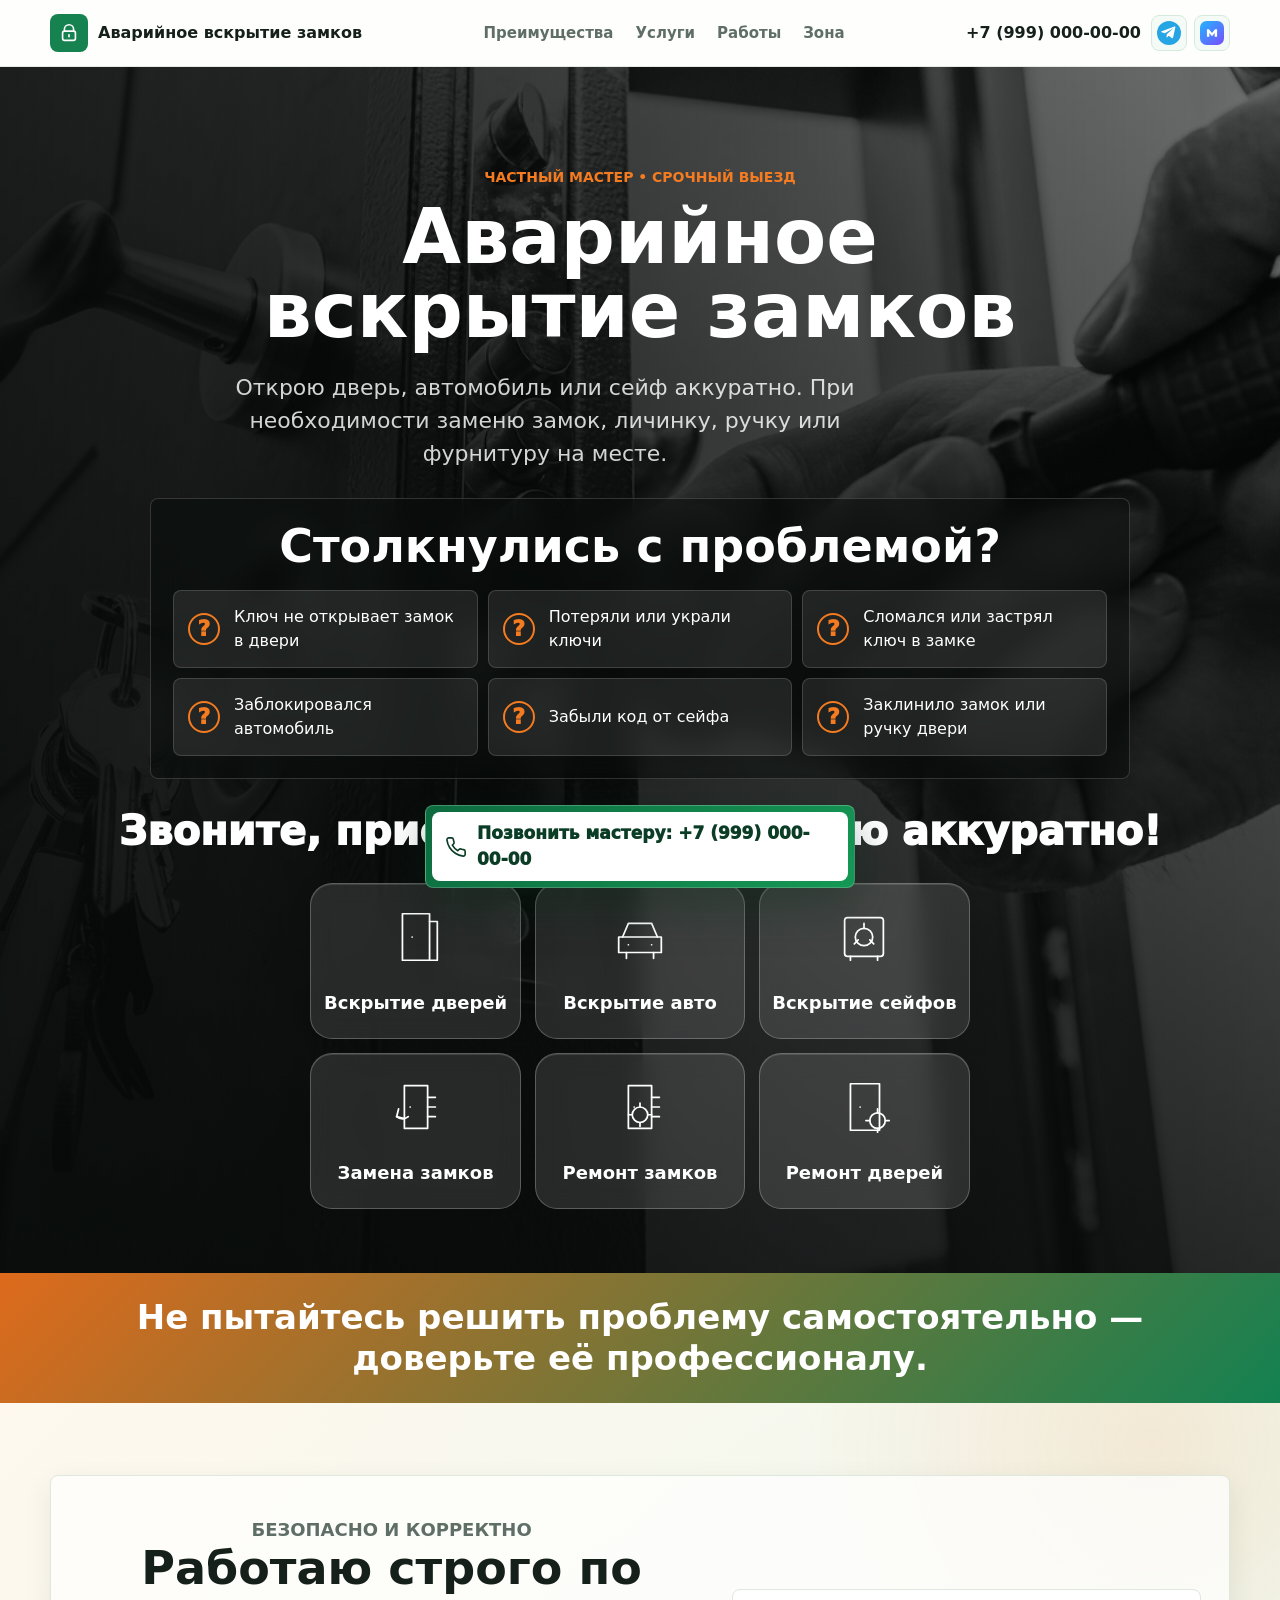
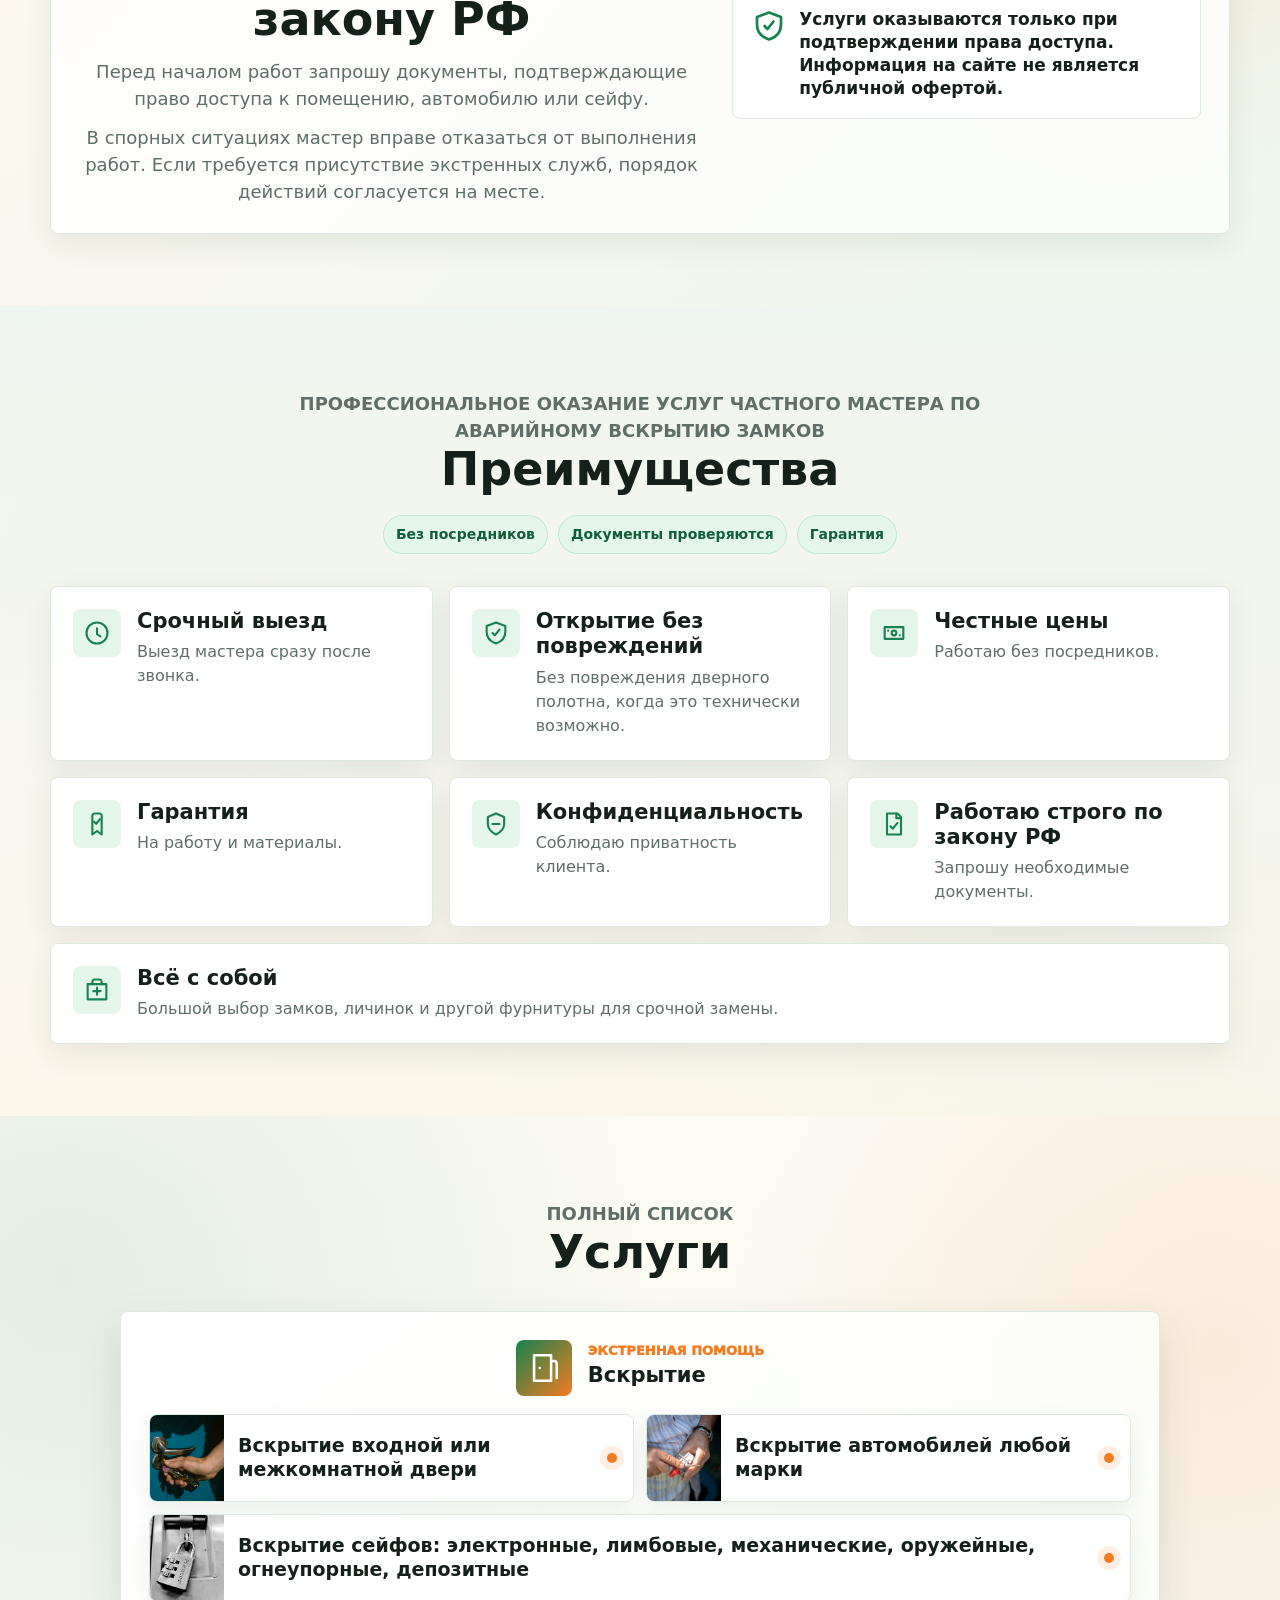
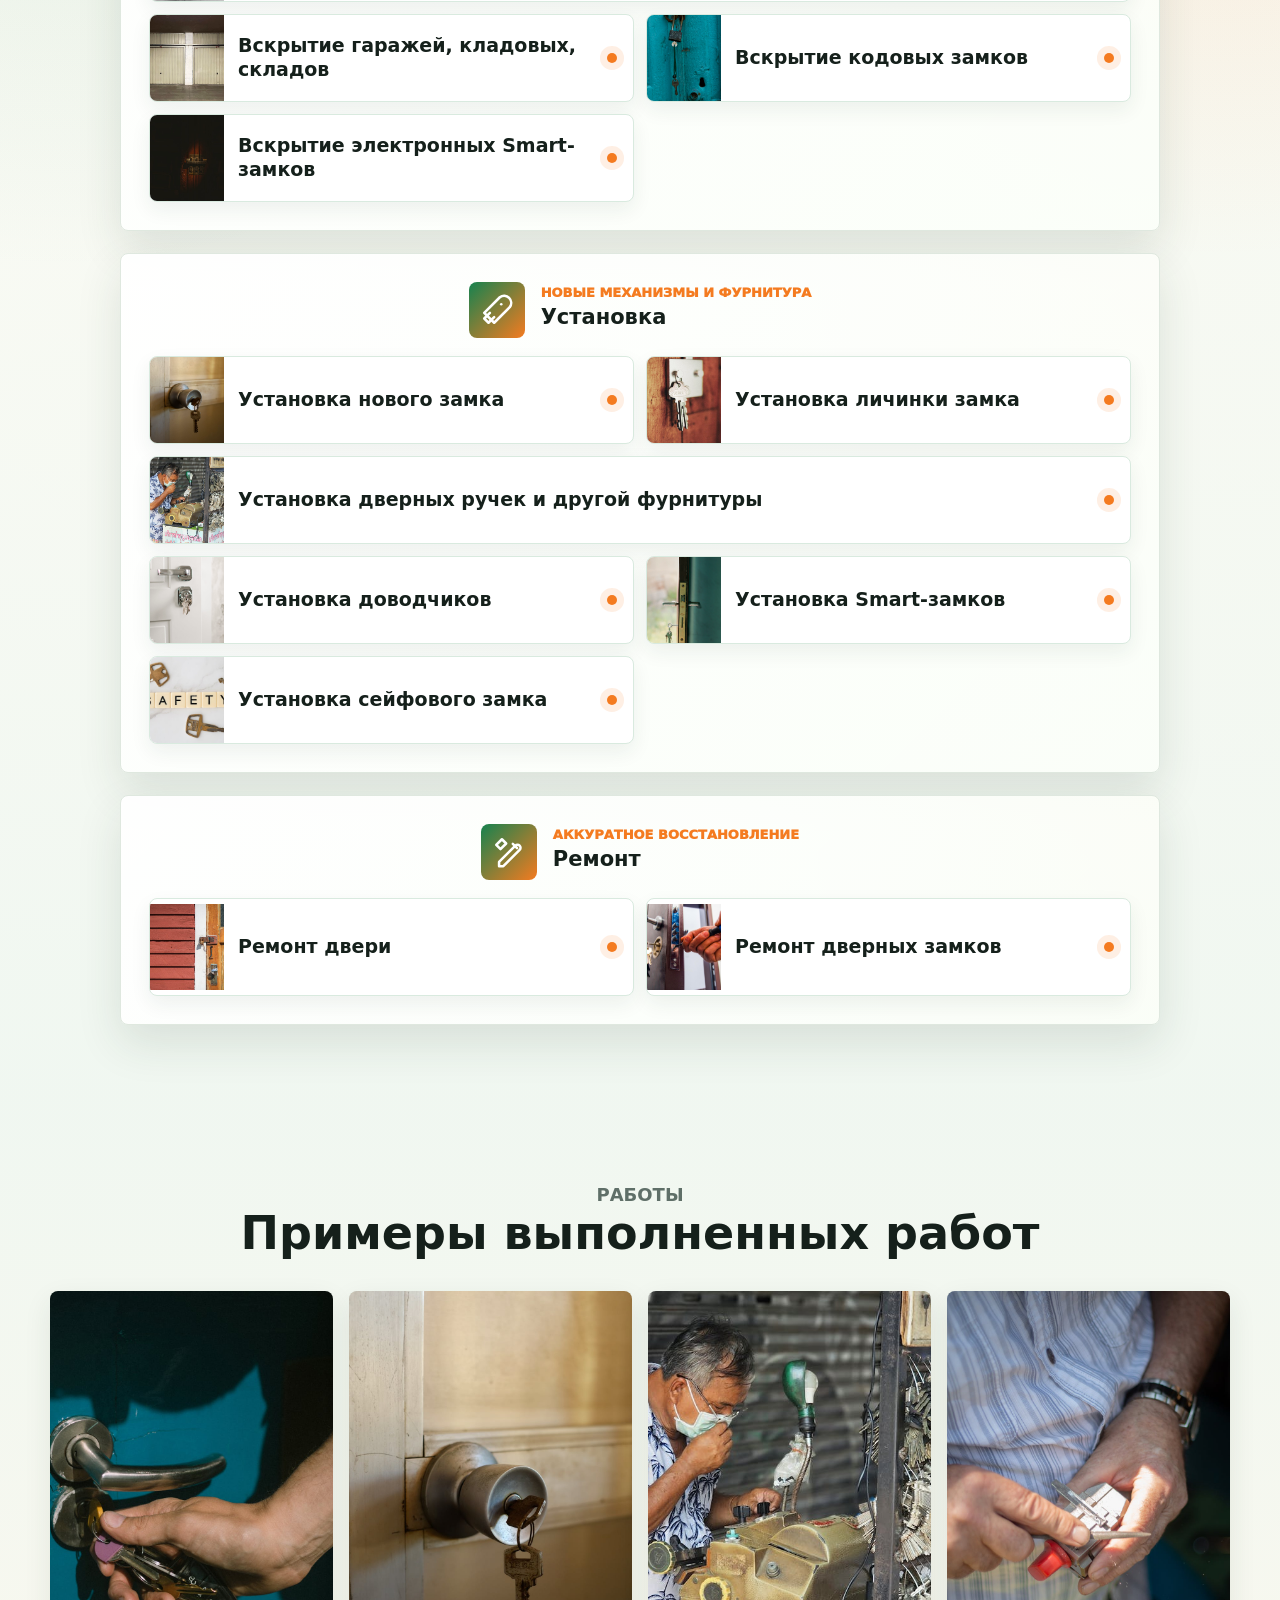
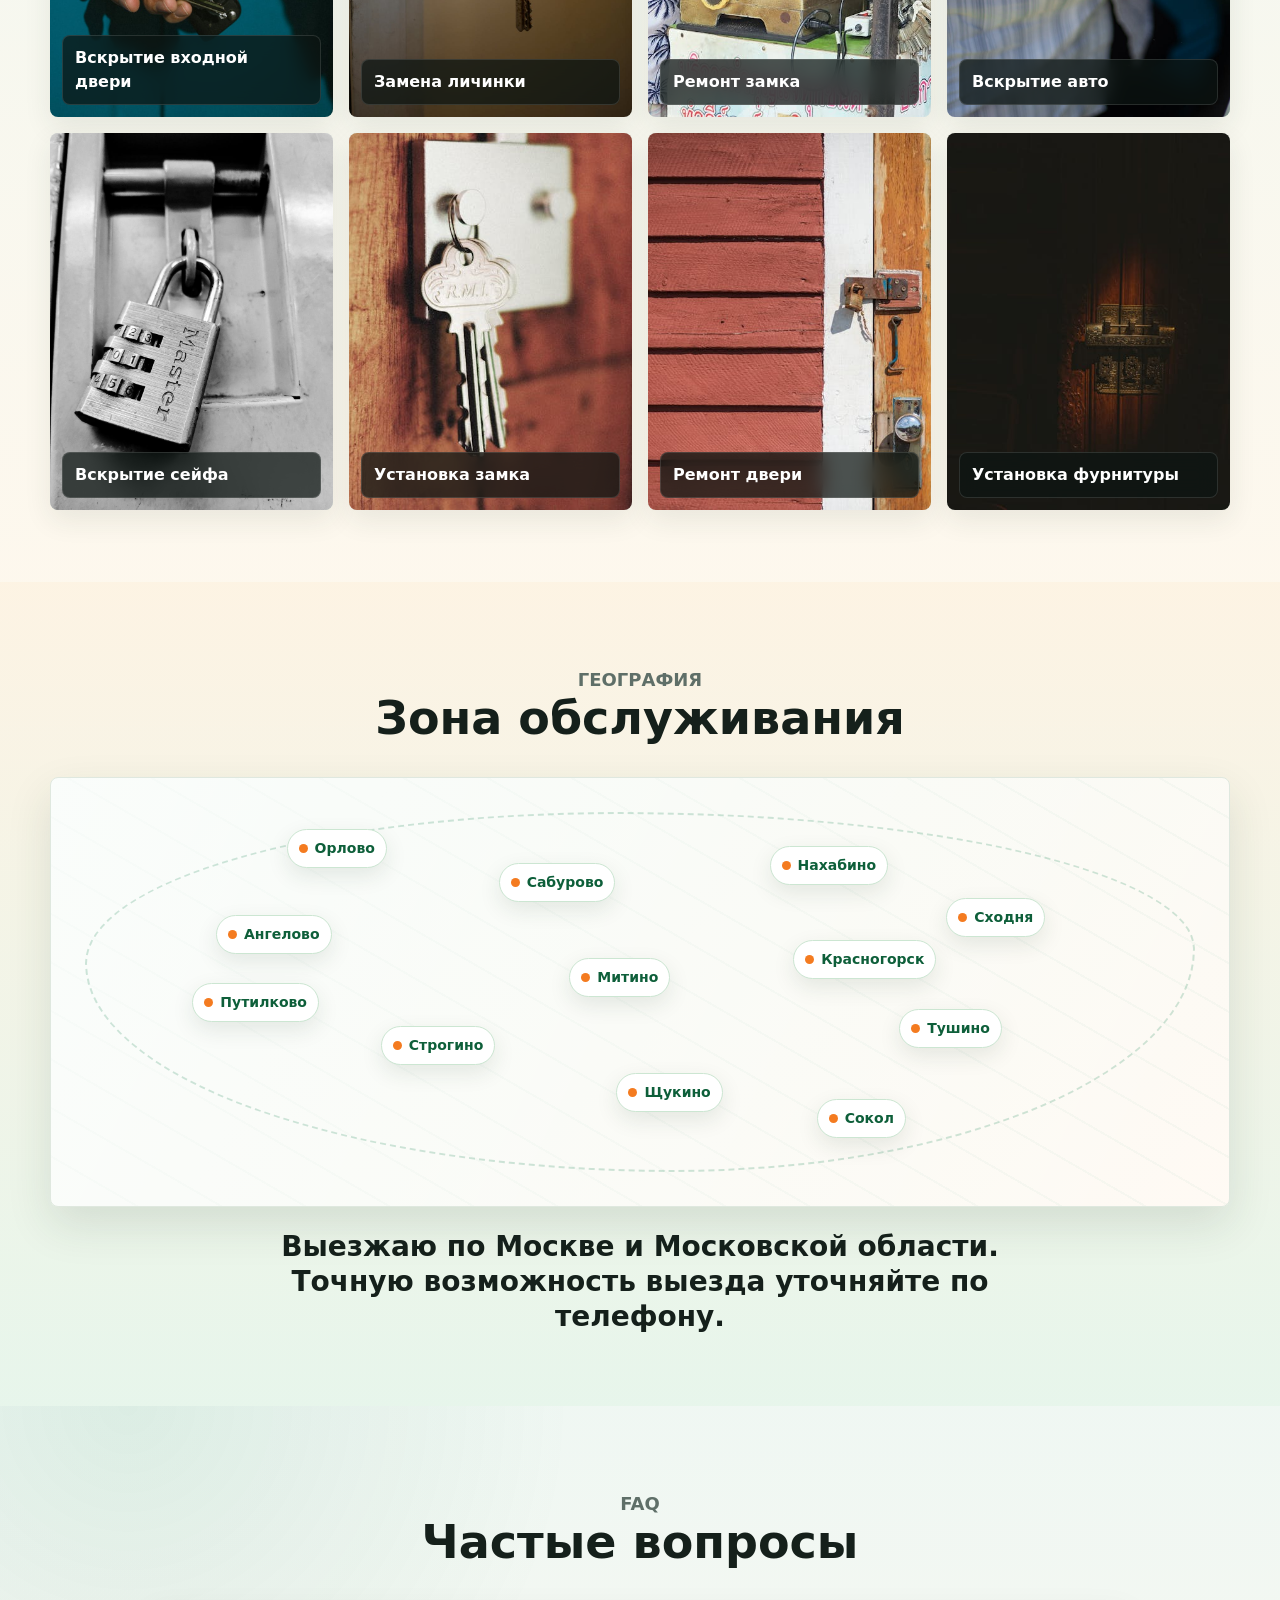
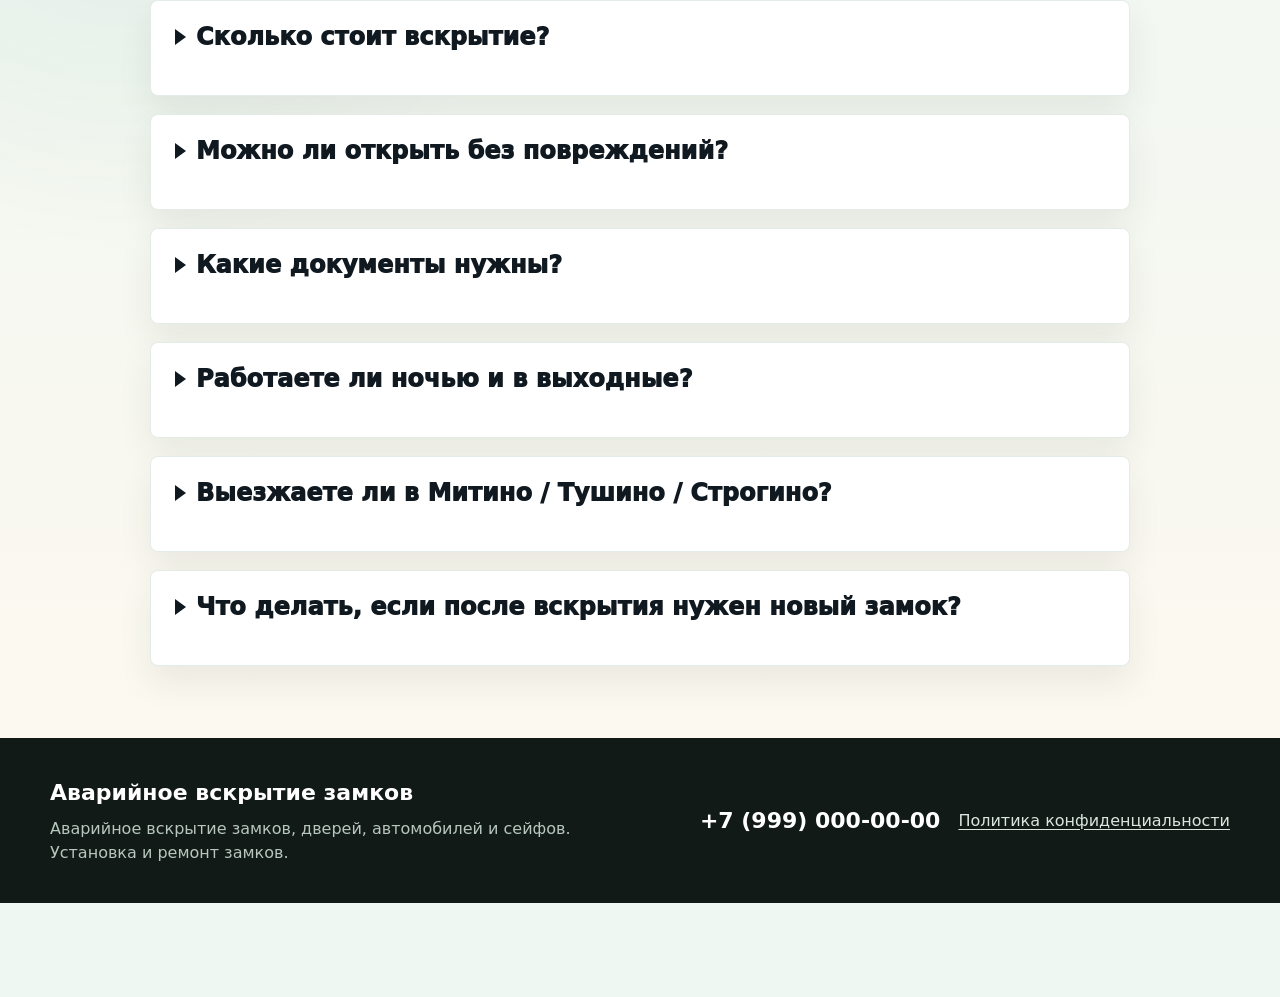
==== index.html @ 4518cccd "Передел по просьбе заказчика" ====
<!doctype html>
<html lang="ru">
<head>
  <meta charset="utf-8">
  <meta name="viewport" content="width=1200">
  <title>Аварийное вскрытие замков, дверей, авто и сейфов</title>
  <meta name="description" content="Аварийное вскрытие замков, дверей, автомобилей и сейфов. Установка, замена и ремонт замков. Выезд по Москве и Московской области.">
  <meta name="robots" content="index,follow">
  <meta property="og:title" content="Аварийное вскрытие замков">
  <meta property="og:description" content="Открою дверь, автомобиль или сейф аккуратно. Установка и ремонт замков, работа строго по закону РФ.">
  <meta property="og:type" content="website">
  <meta property="og:locale" content="ru_RU">
  <link rel="icon" href="img/favicon.svg" type="image/svg+xml">
  <link rel="preload" href="img/photos/benefit-careful.jpg" as="image">
  <link rel="stylesheet" href="css/style.css">
</head>
<body>
  <a class="skip-link" href="#main">Перейти к содержимому</a>

  <header class="site-header">
    <div class="site-header__inner container">
      <a class="brand" href="#main" aria-label="Аварийное вскрытие замков">
        <span class="brand__mark" aria-hidden="true">
          <svg viewBox="0 0 24 24"><path d="M7 10V8a5 5 0 0 1 10 0v2"/><rect x="5" y="10" width="14" height="10" rx="2"/><path d="M12 14v2"/></svg>
        </span>
        <span>Аварийное вскрытие замков</span>
      </a>
      <nav class="site-nav" aria-label="Навигация">
        <a href="#advantages">Преимущества</a>
        <a href="#services">Услуги</a>
        <a href="#works">Работы</a>
        <a href="#area">Зона</a>
      </nav>
      <div class="header-contact">
        <a class="header-phone js-phone-link" href="tel:+79990000000">+7 (999) 000-00-00</a>
        <div class="header-messengers" aria-label="Мессенджеры">
          <a class="js-messenger-link" href="https://t.me/CHANGE_ME" target="_blank" rel="noopener noreferrer" aria-label="Написать в Telegram" data-messenger="telegram"><img src="img/icon-telegram.svg" alt=""></a>
          <a class="js-messenger-link" href="https://max.ru/CHANGE_ME" target="_blank" rel="noopener noreferrer" aria-label="Написать в MAX" data-messenger="max"><img src="img/icon-max.svg" alt=""></a>
        </div>
      </div>
    </div>
  </header>

  <main id="main">
    <section class="hero" id="hero">
      <div class="hero__shade"></div>
      <div class="hero__inner container">
        <div class="hero__content">
          <p class="hero__tag">Частный мастер • срочный выезд</p>
          <h1>Аварийное вскрытие замков</h1>
          <p class="hero__lead">Открою дверь, автомобиль или сейф аккуратно. При необходимости заменю замок, личинку, ручку или фурнитуру на месте.</p>
        </div>

        <section class="problem-panel" aria-labelledby="problems-title">
          <h2 id="problems-title">Столкнулись с проблемой?</h2>
          <div class="question-grid">
            <article class="question-card">
              <span class="question-icon">?</span>
              <span>Ключ не открывает замок в двери</span>
            </article>
            <article class="question-card">
              <span class="question-icon">?</span>
              <span>Потеряли или украли ключи</span>
            </article>
            <article class="question-card">
              <span class="question-icon">?</span>
              <span>Сломался или застрял ключ в замке</span>
            </article>
            <article class="question-card">
              <span class="question-icon">?</span>
              <span>Заблокировался автомобиль</span>
            </article>
            <article class="question-card">
              <span class="question-icon">?</span>
              <span>Забыли код от сейфа</span>
            </article>
            <article class="question-card">
              <span class="question-icon">?</span>
              <span>Заклинило замок или ручку двери</span>
            </article>
          </div>
        </section>

        <p class="hero__callout">Звоните, приеду быстро, открою аккуратно!</p>

        <div class="hero-services" aria-label="Основные услуги">
          <article class="hero-service-card">
            <svg viewBox="0 0 64 64"><path d="M18 8h28v48H18z"/><path d="M46 16h8v40H46"/><path d="M28 32h.01"/></svg>
            <span>Вскрытие дверей</span>
          </article>
          <article class="hero-service-card">
            <svg viewBox="0 0 64 64"><path d="M14 32 20 18h24l6 14"/><path d="M10 32h44v16H10z"/><path d="M18 48v6M46 48v6"/><path d="M20 40h.01M44 40h.01"/></svg>
            <span>Вскрытие авто</span>
          </article>
          <article class="hero-service-card">
            <svg viewBox="0 0 64 64"><rect x="12" y="12" width="40" height="40" rx="3"/><circle cx="32" cy="32" r="9"/><path d="M32 23v-5M38 35l4 4M26 35l-4 4"/><path d="M18 52v4M46 52v4"/></svg>
            <span>Вскрытие сейфов</span>
          </article>
          <article class="hero-service-card">
            <svg viewBox="0 0 64 64"><path d="M20 10h24v44H20z"/><path d="M26 32h.01"/><path d="M44 22h8M44 32h8M44 42h8"/><path d="M12 42a9 9 0 0 0 12 0"/><path d="m12 42 2-8M12 42l8 2"/></svg>
            <span>Замена замков</span>
          </article>
          <article class="hero-service-card">
            <svg viewBox="0 0 64 64"><path d="M20 10h24v44H20z"/><path d="M26 32h.01"/><path d="M44 22h8M44 32h8M44 42h8"/><circle cx="32" cy="40" r="8"/><path d="M32 28v4M32 48v4M20 40h4M40 40h4"/></svg>
            <span>Ремонт замков</span>
          </article>
          <article class="hero-service-card">
            <svg viewBox="0 0 64 64"><path d="M18 8h30v48H18z"/><path d="M28 32h.01"/><circle cx="46" cy="46" r="8"/><path d="M46 34v4M46 54v4M34 46h4M54 46h4"/></svg>
            <span>Ремонт дверей</span>
          </article>
        </div>
      </div>
    </section>

    <section class="warning-band">
      <div class="container">
        <strong>Не пытайтесь решить проблему самостоятельно — доверьте её профессионалу.</strong>
      </div>
    </section>

    <section class="law section">
        <div class="container law__box">
          <div>
            <p class="section-kicker">Безопасно и корректно</p>
            <h2>Работаю строго по закону РФ</h2>
            <p>Перед началом работ запрошу документы, подтверждающие право доступа к помещению, автомобилю или сейфу.</p>
            <p>В спорных ситуациях мастер вправе отказаться от выполнения работ. Если требуется присутствие экстренных служб, порядок действий согласуется на месте.</p>
          </div>
          <div class="law__note">
            <svg viewBox="0 0 24 24" aria-hidden="true"><path d="M12 3 4 6v5c0 5 3.4 8.5 8 10 4.6-1.5 8-5 8-10V6l-8-3Z"/><path d="m9 12 2 2 4-5"/></svg>
            <span>Услуги оказываются только при подтверждении права доступа. Информация на сайте не является публичной офертой.</span>
          </div>
      </div>
    </section>

    <section class="advantages section" id="advantages">
      <div class="container">
        <div class="section-head">
          <p class="section-kicker">Профессиональное оказание услуг частного мастера по аварийному вскрытию замков</p>
          <h2>Преимущества</h2>
          <div class="badges" aria-label="Ключевые условия">
            <span>Без посредников</span>
            <span>Документы проверяются</span>
            <span>Гарантия</span>
          </div>
        </div>
        <div class="advantages__grid">
          <article class="advantage-card"><svg viewBox="0 0 24 24"><path d="M12 8v5l3 2"/><circle cx="12" cy="12" r="9"/></svg><div><h3>Срочный выезд</h3><p>Выезд мастера сразу после звонка.</p></div></article>
          <article class="advantage-card"><svg viewBox="0 0 24 24"><path d="M12 3 4 6v5c0 5 3.4 8.5 8 10 4.6-1.5 8-5 8-10V6z"/><path d="m9 12 2 2 4-5"/></svg><div><h3>Открытие без повреждений</h3><p>Без повреждения дверного полотна, когда это технически возможно.</p></div></article>
          <article class="advantage-card"><svg viewBox="0 0 24 24"><path d="M4 7h16v10H4z"/><path d="M7 10h.01M17 14h.01"/><circle cx="12" cy="12" r="2"/></svg><div><h3>Честные цены</h3><p>Работаю без посредников.</p></div></article>
          <article class="advantage-card"><svg viewBox="0 0 24 24"><path d="m8 21 4-3 4 3V5a2 2 0 0 0-2-2h-4a2 2 0 0 0-2 2z"/><path d="m9.5 10 1.8 1.8 3.2-4"/></svg><div><h3>Гарантия</h3><p>На работу и материалы.</p></div></article>
          <article class="advantage-card"><svg viewBox="0 0 24 24"><path d="M12 3 5 6v6c0 4 3 7 7 9 4-2 7-5 7-9V6z"/><path d="M9 12h6"/></svg><div><h3>Конфиденциальность</h3><p>Соблюдаю приватность клиента.</p></div></article>
          <article class="advantage-card"><svg viewBox="0 0 24 24"><path d="M6 3h9l3 3v15H6z"/><path d="M14 3v4h4"/><path d="m9 14 2 2 4-5"/></svg><div><h3>Работаю строго по закону РФ</h3><p>Запрошу необходимые документы.</p></div></article>
          <article class="advantage-card advantage-card--wide"><svg viewBox="0 0 24 24"><path d="M4 7h16v13H4z"/><path d="M8 7V5a2 2 0 0 1 2-2h4a2 2 0 0 1 2 2v2"/><path d="M9 13h6M12 10v6"/></svg><div><h3>Всё с собой</h3><p>Большой выбор замков, личинок и другой фурнитуры для срочной замены.</p></div></article>
        </div>
      </div>
    </section>

    <section class="services section" id="services">
      <div class="container">
        <div class="section-head section-head--center">
          <p class="section-kicker">Полный список</p>
          <h2>Услуги</h2>
        </div>
        <div class="service-list">
          <article class="service-group">
            <div class="service-group__head">
              <div class="service-group__icon"><svg viewBox="0 0 24 24"><path d="M5 3h12v18H5z"/><path d="M17 7h2a2 2 0 0 1 2 2v10"/><path d="M9 12h.01"/></svg></div>
              <div>
                <p>Экстренная помощь</p>
                <h3>Вскрытие</h3>
              </div>
            </div>
            <div class="service-items">
              <div class="service-item"><img src="img/photos/service-door-1.jpg" alt=""><span>Вскрытие входной или межкомнатной двери</span></div>
              <div class="service-item"><img src="img/photos/service-auto-1.jpg" alt=""><span>Вскрытие автомобилей любой марки</span></div>
              <div class="service-item service-item--wide"><img src="img/photos/service-safe-1.jpg" alt=""><span>Вскрытие сейфов: электронные, лимбовые, механические, оружейные, огнеупорные, депозитные</span></div>
              <div class="service-item"><img src="img/photos/service-garage-1.jpg" alt=""><span>Вскрытие гаражей, кладовых, складов</span></div>
              <div class="service-item"><img src="img/photos/service-room-1.jpg" alt=""><span>Вскрытие кодовых замков</span></div>
              <div class="service-item"><img src="img/photos/service-door-2.jpg" alt=""><span>Вскрытие электронных Smart-замков</span></div>
            </div>
          </article>

          <article class="service-group">
            <div class="service-group__head">
              <div class="service-group__icon"><svg viewBox="0 0 24 24"><path d="M7 14 3 18l3 3 4-4"/><path d="M14 3a5 5 0 0 1 7 7L10 21l-7-7L14 3Z"/><path d="M15 8h.01"/></svg></div>
              <div>
                <p>Новые механизмы и фурнитура</p>
                <h3>Установка</h3>
              </div>
            </div>
            <div class="service-items">
              <div class="service-item"><img src="img/photos/service-cylinder-1.jpg" alt=""><span>Установка нового замка</span></div>
              <div class="service-item"><img src="img/photos/service-cylinder-2.jpg" alt=""><span>Установка личинки замка</span></div>
              <div class="service-item service-item--wide"><img src="img/photos/service-repair-1.jpg" alt=""><span>Установка дверных ручек и другой фурнитуры</span></div>
              <div class="service-item"><img src="img/photos/benefit-repair.jpg" alt=""><span>Установка доводчиков</span></div>
              <div class="service-item"><img src="img/photos/benefit-estimate.jpg" alt=""><span>Установка Smart-замков</span></div>
              <div class="service-item"><img src="img/photos/service-safe-2.jpg" alt=""><span>Установка сейфового замка</span></div>
            </div>
          </article>

          <article class="service-group">
            <div class="service-group__head">
              <div class="service-group__icon"><svg viewBox="0 0 24 24"><path d="m14.7 6.3 3 3"/><path d="M5 19 16.5 7.5a2.1 2.1 0 0 1 3 3L8 22H5z"/><path d="m3 7 4-4 3 3-4 4z"/></svg></div>
              <div>
                <p>Аккуратное восстановление</p>
                <h3>Ремонт</h3>
              </div>
            </div>
            <div class="service-items service-items--short">
              <div class="service-item"><img src="img/photos/service-repair-2.jpg" alt=""><span>Ремонт двери</span></div>
              <div class="service-item"><img src="img/photos/benefit-careful.jpg" alt=""><span>Ремонт дверных замков</span></div>
            </div>
          </article>
        </div>
      </div>
    </section>

    <section class="works section" id="works">
      <div class="container">
        <div class="section-head">
          <p class="section-kicker">Работы</p>
          <h2>Примеры выполненных работ</h2>
        </div>
        <div class="works-grid">
          <figure class="work-card"><img src="img/photos/service-door-1.jpg" alt="Вскрытие входной двери" loading="lazy"><figcaption>Вскрытие входной двери</figcaption></figure>
          <figure class="work-card"><img src="img/photos/service-cylinder-1.jpg" alt="Замена личинки" loading="lazy"><figcaption>Замена личинки</figcaption></figure>
          <figure class="work-card"><img src="img/photos/service-repair-1.jpg" alt="Ремонт замка" loading="lazy"><figcaption>Ремонт замка</figcaption></figure>
          <figure class="work-card"><img src="img/photos/service-auto-1.jpg" alt="Вскрытие авто" loading="lazy"><figcaption>Вскрытие авто</figcaption></figure>
          <figure class="work-card"><img src="img/photos/service-safe-1.jpg" alt="Вскрытие сейфа" loading="lazy"><figcaption>Вскрытие сейфа</figcaption></figure>
          <figure class="work-card"><img src="img/photos/service-cylinder-2.jpg" alt="Установка замка" loading="lazy"><figcaption>Установка замка</figcaption></figure>
          <figure class="work-card"><img src="img/photos/service-repair-2.jpg" alt="Ремонт двери" loading="lazy"><figcaption>Ремонт двери</figcaption></figure>
          <figure class="work-card"><img src="img/photos/service-door-2.jpg" alt="Установка фурнитуры" loading="lazy"><figcaption>Установка фурнитуры</figcaption></figure>
        </div>
      </div>
    </section>

    <section class="area section" id="area">
      <div class="container">
        <div class="section-head section-head--center">
          <p class="section-kicker">География</p>
          <h2>Зона обслуживания</h2>
        </div>
        <div class="map-card" aria-label="Карта Московской области">
          <span class="map-card__pin map-card__pin--or">Орлово</span>
          <span class="map-card__pin map-card__pin--sa">Сабурово</span>
          <span class="map-card__pin map-card__pin--na">Нахабино</span>
          <span class="map-card__pin map-card__pin--an">Ангелово</span>
          <span class="map-card__pin map-card__pin--mi">Митино</span>
          <span class="map-card__pin map-card__pin--kr">Красногорск</span>
          <span class="map-card__pin map-card__pin--sh">Сходня</span>
          <span class="map-card__pin map-card__pin--st">Строгино</span>
          <span class="map-card__pin map-card__pin--sc">Щукино</span>
          <span class="map-card__pin map-card__pin--so">Сокол</span>
          <span class="map-card__pin map-card__pin--tu">Тушино</span>
          <span class="map-card__pin map-card__pin--pu">Путилково</span>
        </div>
        <p class="area__note">Выезжаю по Москве и Московской области. Точную возможность выезда уточняйте по телефону.</p>
      </div>
    </section>

    <section class="faq section" id="faq">
      <div class="container">
        <div class="section-head">
          <p class="section-kicker">FAQ</p>
          <h2>Частые вопросы</h2>
        </div>
        <div class="faq-list">
          <article class="faq-item">
            <button class="faq-item__question" type="button" aria-expanded="false">Сколько стоит вскрытие?</button>
            <div class="faq-item__answer" aria-hidden="true"><p>Стоимость зависит от типа замка, сложности доступа и состояния механизма. Мастер уточнит детали по телефону и согласует порядок работ до начала вскрытия.</p></div>
          </article>
          <article class="faq-item">
            <button class="faq-item__question" type="button" aria-expanded="false">Можно ли открыть без повреждений?</button>
            <div class="faq-item__answer" aria-hidden="true"><p>Во многих случаях замок удаётся открыть аккуратно. Итог зависит от конструкции, поломки и предыдущих попыток самостоятельного вскрытия.</p></div>
          </article>
          <article class="faq-item">
            <button class="faq-item__question" type="button" aria-expanded="false">Какие документы нужны?</button>
            <div class="faq-item__answer" aria-hidden="true"><p>Понадобится документ, подтверждающий право доступа: паспорт с адресом, документы на автомобиль, договор аренды или другой подходящий документ.</p></div>
          </article>
          <article class="faq-item">
            <button class="faq-item__question" type="button" aria-expanded="false">Работаете ли ночью и в выходные?</button>
            <div class="faq-item__answer" aria-hidden="true"><p>Да, выезд возможен в срочных ситуациях. Точное время прибытия зависит от адреса, дорожной ситуации и текущей загрузки мастера.</p></div>
          </article>
          <article class="faq-item">
            <button class="faq-item__question" type="button" aria-expanded="false">Выезжаете ли в Митино / Тушино / Строгино?</button>
            <div class="faq-item__answer" aria-hidden="true"><p>Да, эти районы входят в зону обслуживания. Также возможен выезд по Москве и Московской области, точную возможность лучше уточнить по телефону.</p></div>
          </article>
          <article class="faq-item">
            <button class="faq-item__question" type="button" aria-expanded="false">Что делать, если после вскрытия нужен новый замок?</button>
            <div class="faq-item__answer" aria-hidden="true"><p>Мастер оценит состояние механизма и предложит ремонт, замену личинки или установку нового замка, если это необходимо.</p></div>
          </article>
        </div>
      </div>
    </section>
  </main>

  <footer class="site-footer">
    <div class="container site-footer__inner">
      <div>
        <a class="site-footer__logo" href="#main">Аварийное вскрытие замков</a>
        <p>Аварийное вскрытие замков, дверей, автомобилей и сейфов. Установка и ремонт замков.</p>
      </div>
      <a class="site-footer__phone js-phone-link" href="tel:+79990000000">+7 (999) 000-00-00</a>
      <a href="privacy.html">Политика конфиденциальности</a>
    </div>
  </footer>

  <aside class="bottom-contact" aria-label="Быстрая связь">
    <a class="bottom-contact__phone js-phone-link" href="tel:+79990000000">
      <svg viewBox="0 0 24 24" aria-hidden="true"><path d="M22 16.9v3a2 2 0 0 1-2.2 2 19.8 19.8 0 0 1-8.6-3.1 19.5 19.5 0 0 1-6-6A19.8 19.8 0 0 1 2.1 4.2 2 2 0 0 1 4.1 2h3a2 2 0 0 1 2 1.7c.1 1 .4 2 .7 2.9a2 2 0 0 1-.5 2.1L8 10a16 16 0 0 0 6 6l1.3-1.3a2 2 0 0 1 2.1-.5c.9.3 1.9.6 2.9.7a2 2 0 0 1 1.7 2Z"/></svg>
      <span>Позвонить мастеру: +7 (999) 000-00-00</span>
    </a>
  </aside>

  <script src="js/main.js" defer></script>
</body>
</html>
---- css/style.css ----
:root {
  --bg: #f6f8f4;
  --surface: #ffffff;
  --surface-soft: #fff9ef;
  --text: #15201b;
  --muted: #5f6f68;
  --line: #dfe8df;
  --green: #16824f;
  --green-dark: #0e5f3a;
  --green-soft: #e4f5ea;
  --orange: #f47b20;
  --orange-soft: #fff0df;
  --shadow: 0 18px 45px rgba(34, 54, 43, 0.12);
  --shadow-sm: 0 10px 28px rgba(34, 54, 43, 0.09);
  --radius: 8px;
  --container: 1180px;
}

* {
  box-sizing: border-box;
}

html {
  scroll-behavior: smooth;
}

body {
  min-width: 1200px;
  margin: 0;
  color: var(--text);
  background:
    radial-gradient(circle at 8% 18%, rgba(244, 123, 32, 0.09), transparent 30%),
    radial-gradient(circle at 92% 36%, rgba(22, 130, 79, 0.12), transparent 32%),
    linear-gradient(180deg, #f2f7ee 0%, #fff8ed 44%, #eef7f1 100%);
  font-family: system-ui, -apple-system, BlinkMacSystemFont, "Segoe UI", Arial, sans-serif;
  line-height: 1.5;
}

body::after {
  content: "";
  display: block;
  height: 94px;
}

img,
svg {
  display: block;
}

img {
  max-width: 100%;
}

a {
  color: inherit;
  text-underline-offset: 0.2em;
}

svg {
  fill: none;
  stroke: currentColor;
  stroke-linecap: round;
  stroke-linejoin: round;
  stroke-width: 1.8;
}

:focus-visible {
  outline: 3px solid rgba(244, 123, 32, 0.55);
  outline-offset: 3px;
}

.container {
  width: min(100% - 32px, var(--container));
  margin-inline: auto;
}

.skip-link {
  position: fixed;
  top: 12px;
  left: 12px;
  z-index: 100;
  padding: 10px 14px;
  color: #ffffff;
  background: #101714;
  border-radius: var(--radius);
  transform: translateY(-160%);
  transition: transform 0.2s ease;
}

.skip-link:focus {
  transform: translateY(0);
}

.button {
  display: inline-flex;
  align-items: center;
  justify-content: center;
  min-height: 48px;
  padding: 12px 18px;
  color: #ffffff;
  background: linear-gradient(135deg, var(--green), var(--orange));
  border-radius: var(--radius);
  box-shadow: 0 12px 24px rgba(22, 130, 79, 0.18);
  font-weight: 800;
  text-decoration: none;
  transition: transform 0.2s ease, box-shadow 0.2s ease;
}

.button:hover {
  transform: translateY(-2px);
  box-shadow: 0 18px 32px rgba(22, 130, 79, 0.24);
}

.site-header {
  position: sticky;
  top: 0;
  z-index: 30;
  background: rgba(255, 255, 255, 0.88);
  border-bottom: 1px solid rgba(223, 232, 223, 0.85);
  backdrop-filter: blur(16px);
}

.site-header__inner {
  display: flex;
  align-items: center;
  justify-content: space-between;
  min-height: 66px;
  gap: 18px;
}

.brand {
  display: inline-flex;
  align-items: center;
  gap: 10px;
  min-width: 0;
  font-weight: 900;
  text-decoration: none;
  white-space: nowrap;
}

.brand__mark {
  display: grid;
  place-items: center;
  width: 38px;
  height: 38px;
  color: #ffffff;
  background: var(--green);
  border-radius: var(--radius);
}

.brand__mark svg {
  width: 22px;
  height: 22px;
}

.site-nav {
  display: none;
  align-items: center;
  gap: 22px;
  color: var(--muted);
  font-size: 15px;
  font-weight: 750;
}

.site-nav a {
  text-decoration: none;
}

.site-nav a:hover,
.header-phone:hover {
  color: var(--green);
}

.header-phone {
  display: none;
  color: var(--text);
  font-weight: 900;
  text-decoration: none;
  white-space: nowrap;
}

.header-contact {
  display: flex;
  align-items: center;
  gap: 10px;
  flex: 0 0 auto;
}

.header-messengers {
  display: flex;
  align-items: center;
  gap: 7px;
}

.header-messengers a {
  display: grid;
  place-items: center;
  width: 36px;
  height: 36px;
  background: #f4faf5;
  border: 1px solid #d6eadc;
  border-radius: var(--radius);
  transition: transform 0.2s ease, border-color 0.2s ease;
}

.header-messengers a:hover {
  transform: translateY(-1px);
  border-color: rgba(22, 130, 79, 0.45);
}

.header-messengers img {
  width: 24px;
  height: 24px;
}

.hero {
  position: relative;
  overflow: hidden;
  min-height: 100vh;
  padding: 82px 0 64px;
  color: #ffffff;
  background: #0f1412;
  isolation: isolate;
}

.hero::before {
  content: "";
  position: absolute;
  inset: 0;
  z-index: -3;
  background: url("../img/photos/benefit-careful.jpg") center / cover no-repeat;
  filter: grayscale(1) contrast(1.05);
  transform: scale(1.02);
}

.hero__shade {
  position: absolute;
  inset: 0;
  z-index: -2;
  background:
    linear-gradient(90deg, rgba(7, 10, 9, 0.88) 0%, rgba(7, 10, 9, 0.72) 48%, rgba(7, 10, 9, 0.46) 100%),
    linear-gradient(180deg, rgba(7, 10, 9, 0.2), rgba(7, 10, 9, 0.75));
}

.hero__inner {
  display: grid;
  gap: 28px;
  justify-items: center;
  text-align: center;
}

.hero__content {
  max-width: 850px;
  margin-inline: auto;
}

.hero__tag,
.section-kicker {
  margin: 0 0 12px;
  color: var(--orange);
  font-size: 14px;
  font-weight: 900;
  letter-spacing: 0;
  text-transform: uppercase;
}

.hero h1 {
  margin: 0;
  font-size: clamp(38px, 7vw, 76px);
  line-height: 0.98;
  letter-spacing: 0;
}

.hero__lead {
  max-width: 660px;
  margin: 22px 0 0;
  color: rgba(255, 255, 255, 0.82);
  font-size: clamp(18px, 2.4vw, 22px);
}

.problem-panel {
  max-width: 980px;
  margin-inline: auto;
  padding: 22px;
  background: rgba(8, 12, 10, 0.48);
  border: 1px solid rgba(255, 255, 255, 0.16);
  border-radius: var(--radius);
  backdrop-filter: blur(14px);
}

.problem-panel h2,
.section-head h2,
.law h2 {
  margin: 0;
  font-size: clamp(28px, 5vw, 46px);
  line-height: 1.12;
  letter-spacing: 0;
}

.question-grid {
  display: grid;
  gap: 10px;
  margin-top: 18px;
}

.question-card {
  display: grid;
  grid-template-columns: 34px 1fr;
  align-items: center;
  gap: 12px;
  min-height: 72px;
  padding: 14px;
  color: #ffffff;
  background: rgba(255, 255, 255, 0.09);
  border: 1px solid rgba(255, 255, 255, 0.15);
  border-radius: var(--radius);
  text-align: left;
}

.question-icon {
  display: grid;
  place-items: center;
  width: 32px;
  height: 32px;
  color: var(--orange);
  border: 2px solid currentColor;
  border-radius: 50%;
  font-size: 22px;
  font-weight: 950;
  line-height: 1;
}

.hero__callout {
  margin: 2px 0 0;
  color: #ffffff;
  font-size: clamp(24px, 4vw, 40px);
  font-weight: 950;
  line-height: 1.14;
}

.hero-services {
  display: grid;
  gap: 14px;
  justify-self: center;
}

.hero-service-card {
  display: grid;
  place-items: center;
  min-height: 156px;
  padding: 18px 12px;
  color: #ffffff;
  text-align: center;
  background: rgba(255, 255, 255, 0.12);
  border: 1px solid rgba(255, 255, 255, 0.24);
  border-radius: 22px;
  box-shadow: inset 0 1px 0 rgba(255, 255, 255, 0.12);
  backdrop-filter: blur(12px);
  transition: transform 0.22s ease, border-color 0.22s ease, background-color 0.22s ease;
}

.hero-service-card:hover {
  transform: translateY(-4px);
  background: rgba(255, 255, 255, 0.18);
  border-color: rgba(244, 123, 32, 0.72);
}

.hero-service-card svg {
  width: 62px;
  height: 62px;
  margin-bottom: 12px;
}

.hero-service-card span {
  font-size: 18px;
  font-weight: 850;
}

.warning-band {
  padding: 24px 0;
  color: #ffffff;
  background: linear-gradient(135deg, #de6a1c, #138151);
}

.warning-band strong {
  display: block;
  text-align: center;
  font-size: clamp(22px, 4vw, 34px);
  line-height: 1.2;
}

.section {
  padding: 72px 0;
}

.section-head {
  max-width: 820px;
  margin-right: auto;
  margin-bottom: 32px;
  margin-left: auto;
  text-align: center;
}

.law {
  background:
    radial-gradient(circle at 90% 8%, rgba(244, 123, 32, 0.12), transparent 28%),
    linear-gradient(135deg, rgba(255, 250, 241, 0.86) 0%, rgba(237, 248, 239, 0.9) 100%);
}

.law__box {
  display: grid;
  gap: 28px;
  align-items: center;
  padding: 28px;
  background: rgba(255, 255, 255, 0.74);
  border: 1px solid var(--line);
  border-radius: var(--radius);
  box-shadow: var(--shadow-sm);
  text-align: center;
}

.law p,
.section-head p {
  max-width: 780px;
  margin: 12px auto 0;
  color: var(--muted);
  font-size: 18px;
}

.law__note {
  display: flex;
  align-items: flex-start;
  gap: 12px;
  padding: 18px;
  background: #ffffff;
  border: 1px solid var(--line);
  border-radius: var(--radius);
  color: var(--text);
  font-size: 17px;
  font-weight: 800;
  line-height: 1.35;
  text-align: left;
}

.law__note svg {
  width: 36px;
  height: 36px;
  flex: 0 0 auto;
  color: var(--green);
}

.advantages {
  background:
    linear-gradient(180deg, rgba(239, 247, 241, 0.92), rgba(255, 249, 238, 0.76));
}

.section-head--center {
  max-width: 760px;
  margin-inline: auto;
  text-align: center;
}

.section-head--center p {
  margin-inline: auto;
}

.badges {
  display: flex;
  flex-wrap: wrap;
  justify-content: center;
  gap: 10px;
  margin-top: 20px;
}

.badges span {
  padding: 8px 12px;
  color: var(--green-dark);
  background: var(--green-soft);
  border: 1px solid #bfe8cf;
  border-radius: 999px;
  font-size: 14px;
  font-weight: 850;
}

.advantages__grid {
  display: grid;
  gap: 16px;
}

.advantage-card {
  display: grid;
  grid-template-columns: 48px 1fr;
  gap: 16px;
  padding: 22px;
  background: var(--surface);
  border: 1px solid var(--line);
  border-radius: var(--radius);
  box-shadow: var(--shadow-sm);
  transition: transform 0.2s ease, box-shadow 0.2s ease;
}

.advantage-card:hover {
  transform: translateY(-3px);
  box-shadow: var(--shadow);
}

.advantage-card svg {
  width: 48px;
  height: 48px;
  padding: 10px;
  color: var(--green);
  background: var(--green-soft);
  border-radius: var(--radius);
}

.advantage-card h3,
.service-group h3 {
  margin: 0 0 6px;
  font-size: 21px;
  line-height: 1.2;
}

.advantage-card p {
  margin: 0;
  color: var(--muted);
}

.services {
  background:
    radial-gradient(circle at 5% 10%, rgba(22, 130, 79, 0.11), transparent 32%),
    radial-gradient(circle at 95% 15%, rgba(244, 123, 32, 0.12), transparent 28%),
    linear-gradient(180deg, rgba(255, 253, 247, 0.88), rgba(239, 247, 241, 0.9));
}

.service-list {
  display: grid;
  gap: 22px;
  max-width: 1040px;
  margin-inline: auto;
}

.service-group {
  padding: clamp(18px, 3vw, 28px);
  background:
    linear-gradient(135deg, rgba(255, 255, 255, 0.96), rgba(251, 255, 249, 0.92)),
    radial-gradient(circle at 100% 0%, rgba(244, 123, 32, 0.16), transparent 34%);
  border: 1px solid var(--line);
  border-radius: var(--radius);
  box-shadow: var(--shadow);
}

.service-group__head {
  display: flex;
  align-items: center;
  justify-content: center;
  gap: 16px;
  margin-bottom: 18px;
  text-align: left;
}

.service-group__icon {
  display: grid;
  place-items: center;
  width: 56px;
  height: 56px;
  flex: 0 0 auto;
  color: #ffffff;
  background: linear-gradient(135deg, var(--green), var(--orange));
  border-radius: var(--radius);
}

.service-group__icon svg {
  width: 34px;
  height: 34px;
}

.service-group__head p {
  margin: 0 0 3px;
  color: var(--orange);
  font-size: 13px;
  font-weight: 950;
  text-transform: uppercase;
}

.service-items {
  display: grid;
  gap: 12px;
}

.service-item {
  position: relative;
  display: grid;
  grid-template-columns: 74px 1fr;
  align-items: center;
  gap: 14px;
  min-height: 86px;
  overflow: hidden;
  color: var(--text);
  background: #ffffff;
  border: 1px solid #d9eadf;
  border-radius: var(--radius);
  box-shadow: 0 8px 20px rgba(34, 54, 43, 0.07);
  font-size: clamp(16px, 2vw, 19px);
  font-weight: 900;
  line-height: 1.25;
}

.service-item::after {
  content: "";
  position: absolute;
  right: 16px;
  width: 10px;
  height: 10px;
  background: var(--orange);
  border-radius: 50%;
  box-shadow: 0 0 0 7px rgba(244, 123, 32, 0.12);
}

.service-item img {
  width: 74px;
  height: 86px;
  object-fit: cover;
  filter: saturate(1.08) contrast(1.02);
}

.service-item span {
  padding: 12px 34px 12px 0;
}

.works {
  background:
    linear-gradient(180deg, rgba(239, 247, 241, 0.9), rgba(255, 248, 237, 0.82));
}

.works-grid {
  display: grid;
  gap: 16px;
}

.work-card {
  position: relative;
  overflow: hidden;
  min-height: 230px;
  margin: 0;
  background: #dfe8df;
  border-radius: var(--radius);
  box-shadow: var(--shadow-sm);
}

.work-card img {
  width: 100%;
  height: 100%;
  min-height: 230px;
  object-fit: cover;
  transition: transform 0.35s ease;
}

.work-card:hover img {
  transform: scale(1.06);
}

.work-card figcaption {
  position: absolute;
  right: 12px;
  bottom: 12px;
  left: 12px;
  padding: 10px 12px;
  color: #ffffff;
  background: rgba(13, 22, 18, 0.72);
  border: 1px solid rgba(255, 255, 255, 0.12);
  border-radius: var(--radius);
  font-weight: 850;
  backdrop-filter: blur(10px);
}

.faq {
  background:
    radial-gradient(circle at 10% 0%, rgba(22, 130, 79, 0.09), transparent 30%),
    linear-gradient(180deg, rgba(239, 247, 243, 0.9) 0%, rgba(255, 249, 239, 0.82) 100%);
}

.faq .section-head {
  max-width: 760px;
}

.faq-list {
  display: grid;
  gap: 18px;
  max-width: 980px;
  margin-inline: auto;
}

.faq-item {
  overflow: hidden;
  background: #ffffff;
  border: 1px solid #e4ece8;
  border-radius: var(--radius);
  box-shadow: 0 16px 34px rgba(34, 54, 43, 0.08);
}

.faq-item__question {
  position: relative;
  display: flex;
  align-items: center;
  gap: 10px;
  min-height: 72px;
  width: 100%;
  padding: 20px 24px;
  color: #101820;
  background: transparent;
  border: 0;
  font-size: clamp(19px, 2.5vw, 24px);
  font-weight: 950;
  line-height: 1.25;
  font-family: inherit;
  text-align: left;
  cursor: pointer;
}

.faq-item__question::before {
  content: "";
  width: 0;
  height: 0;
  flex: 0 0 auto;
  border-top: 8px solid transparent;
  border-bottom: 8px solid transparent;
  border-left: 11px solid #101820;
  transition: transform 0.2s ease;
}

.faq-item.is-open .faq-item__question::before {
  transform: rotate(90deg);
}

.faq-item__answer {
  display: grid;
  grid-template-rows: 0fr;
  overflow: hidden;
  opacity: 0;
  transition: grid-template-rows 0.32s ease, opacity 0.24s ease;
}

.faq-item__answer > p {
  min-height: 0;
  overflow: hidden;
}

.faq-item.is-open .faq-item__answer {
  grid-template-rows: 1fr;
  opacity: 1;
}

.faq-item p {
  margin: 0;
  padding: 0 24px 22px 45px;
  color: var(--muted);
  font-size: 17px;
}

.area {
  background:
    linear-gradient(180deg, rgba(255, 242, 224, 0.76), rgba(228, 245, 234, 0.8));
}

.map-card {
  position: relative;
  overflow: hidden;
  min-height: 430px;
  background:
    linear-gradient(115deg, rgba(255, 255, 255, 0.84), rgba(255, 255, 255, 0.55)),
    repeating-linear-gradient(30deg, rgba(22, 130, 79, 0.08) 0 2px, transparent 2px 42px),
    linear-gradient(135deg, #dff2e5, #fff4e6);
  border: 1px solid var(--line);
  border-radius: var(--radius);
  box-shadow: var(--shadow);
}

.map-card::before {
  content: "";
  position: absolute;
  inset: 34px;
  border: 2px dashed rgba(22, 130, 79, 0.2);
  border-radius: 48% 52% 47% 53% / 42% 38% 62% 58%;
}

.map-card__pin {
  position: absolute;
  display: inline-flex;
  align-items: center;
  gap: 7px;
  padding: 8px 11px;
  color: var(--green-dark);
  background: #ffffff;
  border: 1px solid #cce6d2;
  border-radius: 999px;
  box-shadow: 0 8px 22px rgba(34, 54, 43, 0.1);
  font-size: 14px;
  font-weight: 850;
}

.map-card__pin::before {
  content: "";
  width: 9px;
  height: 9px;
  background: var(--orange);
  border-radius: 50%;
}

.map-card__pin--or { top: 12%; left: 20%; }
.map-card__pin--sa { top: 20%; left: 38%; }
.map-card__pin--na { top: 16%; left: 61%; }
.map-card__pin--an { top: 32%; left: 14%; }
.map-card__pin--mi { top: 42%; left: 44%; }
.map-card__pin--kr { top: 38%; left: 63%; }
.map-card__pin--sh { top: 28%; left: 76%; }
.map-card__pin--st { top: 58%; left: 28%; }
.map-card__pin--sc { top: 69%; left: 48%; }
.map-card__pin--so { top: 75%; left: 65%; }
.map-card__pin--tu { top: 54%; left: 72%; }
.map-card__pin--pu { top: 48%; left: 12%; }

.area__note {
  max-width: 820px;
  margin: 22px auto 0;
  color: var(--text);
  font-size: clamp(20px, 3vw, 28px);
  font-weight: 900;
  line-height: 1.25;
  text-align: center;
}

.site-footer {
  padding: 38px 0;
  color: #d9e7df;
  background: #111a16;
}

.site-footer__inner {
  display: grid;
  gap: 18px;
  align-items: center;
}

.site-footer__logo,
.site-footer__phone {
  color: #ffffff;
  font-size: 22px;
  font-weight: 900;
  text-decoration: none;
}

.site-footer p {
  max-width: 560px;
  margin: 8px 0 0;
  color: #b7c7bf;
}

.bottom-contact {
  position: fixed;
  right: 14px;
  bottom: 12px;
  left: 14px;
  z-index: 60;
  display: flex;
  align-items: center;
  justify-content: center;
  gap: 12px;
  max-width: 430px;
  padding: 6px;
  margin-inline: auto;
  background: linear-gradient(135deg, #0d6b3f, #159855);
  border: 1px solid rgba(255, 255, 255, 0.22);
  border-radius: var(--radius);
  box-shadow: 0 18px 45px rgba(8, 44, 26, 0.34);
}

.bottom-contact__phone {
  display: inline-flex;
  align-items: center;
  justify-content: center;
  gap: 10px;
  width: 100%;
  min-height: 44px;
  padding: 9px 13px;
  color: #0b3d26;
  background: #ffffff;
  border-radius: var(--radius);
  font-size: 17px;
  font-weight: 950;
  text-decoration: none;
}

.bottom-contact__phone svg {
  width: 22px;
  height: 22px;
  flex: 0 0 auto;
}

@media (min-width: 560px) {
  .question-grid,
  .hero-services,
  .works-grid {
    grid-template-columns: repeat(2, minmax(0, 1fr));
  }
}

@media (min-width: 768px) {
  .container {
    width: min(100% - 48px, var(--container));
  }

.site-nav,
  .header-phone {
    display: flex;
  }

  .question-grid,
  .hero-services {
    grid-template-columns: repeat(3, minmax(0, 1fr));
  }

  .law__box {
    grid-template-columns: minmax(0, 1fr) minmax(320px, 0.75fr);
  }

  .advantages__grid {
    grid-template-columns: repeat(2, minmax(0, 1fr));
  }

  .works-grid {
    grid-template-columns: repeat(4, minmax(0, 1fr));
  }

  .site-footer__inner {
    grid-template-columns: 1fr auto auto;
  }
}

@media (min-width: 1060px) {
  .hero {
    padding-top: 100px;
  }

  .hero-services {
    max-width: 760px;
  }

  .advantages__grid {
    grid-template-columns: repeat(3, minmax(0, 1fr));
  }

  .advantage-card--wide {
    grid-column: span 3;
  }

  .service-items {
    grid-template-columns: repeat(2, minmax(0, 1fr));
  }

  .service-item--wide {
    grid-column: span 2;
  }

  .service-items--short .service-item {
    min-height: 98px;
  }
}

@media (max-width: 680px) {
  .brand {
    gap: 8px;
    white-space: normal;
  }

  .brand span:last-child {
    max-width: 165px;
    font-size: 15px;
    line-height: 1.08;
  }

  .site-header__inner {
    min-height: 58px;
  }

  .hero {
    min-height: auto;
    padding: 52px 0 42px;
  }

  .problem-panel,
  .law__box {
    padding: 18px;
  }

  .hero-service-card {
    min-height: 136px;
  }

  .faq-list {
    gap: 14px;
  }

  .faq-item summary {
    min-height: 66px;
    padding: 18px;
  }

  .faq-item p {
    padding: 0 18px 18px 40px;
  }

  .service-item {
    grid-template-columns: 64px 1fr;
    min-height: 78px;
  }

  .service-item img {
    width: 64px;
    height: 78px;
  }

  .service-item span {
    padding-right: 26px;
  }

  .map-card {
    min-height: 520px;
  }

  .map-card__pin {
    font-size: 13px;
  }

  .map-card__pin--or { top: 8%; left: 8%; }
  .map-card__pin--sa { top: 15%; left: 42%; }
  .map-card__pin--na { top: 24%; left: 10%; }
  .map-card__pin--an { top: 31%; left: 48%; }
  .map-card__pin--mi { top: 41%; left: 18%; }
  .map-card__pin--kr { top: 48%; left: 52%; }
  .map-card__pin--sh { top: 57%; left: 12%; }
  .map-card__pin--st { top: 64%; left: 48%; }
  .map-card__pin--sc { top: 73%; left: 10%; }
  .map-card__pin--so { top: 78%; left: 52%; }
  .map-card__pin--tu { top: 87%; left: 18%; }
  .map-card__pin--pu { top: 90%; left: 56%; }

  .bottom-contact {
    right: 12px;
    left: 12px;
    max-width: 360px;
  }

  .bottom-contact__phone {
    min-height: 46px;
    padding-inline: 10px;
    font-size: 15px;
  }

  body::after {
    height: 88px;
  }
}

@media (prefers-reduced-motion: reduce) {
  html {
    scroll-behavior: auto;
  }

  *,
  *::before,
  *::after {
    transition: none !important;
  }
}
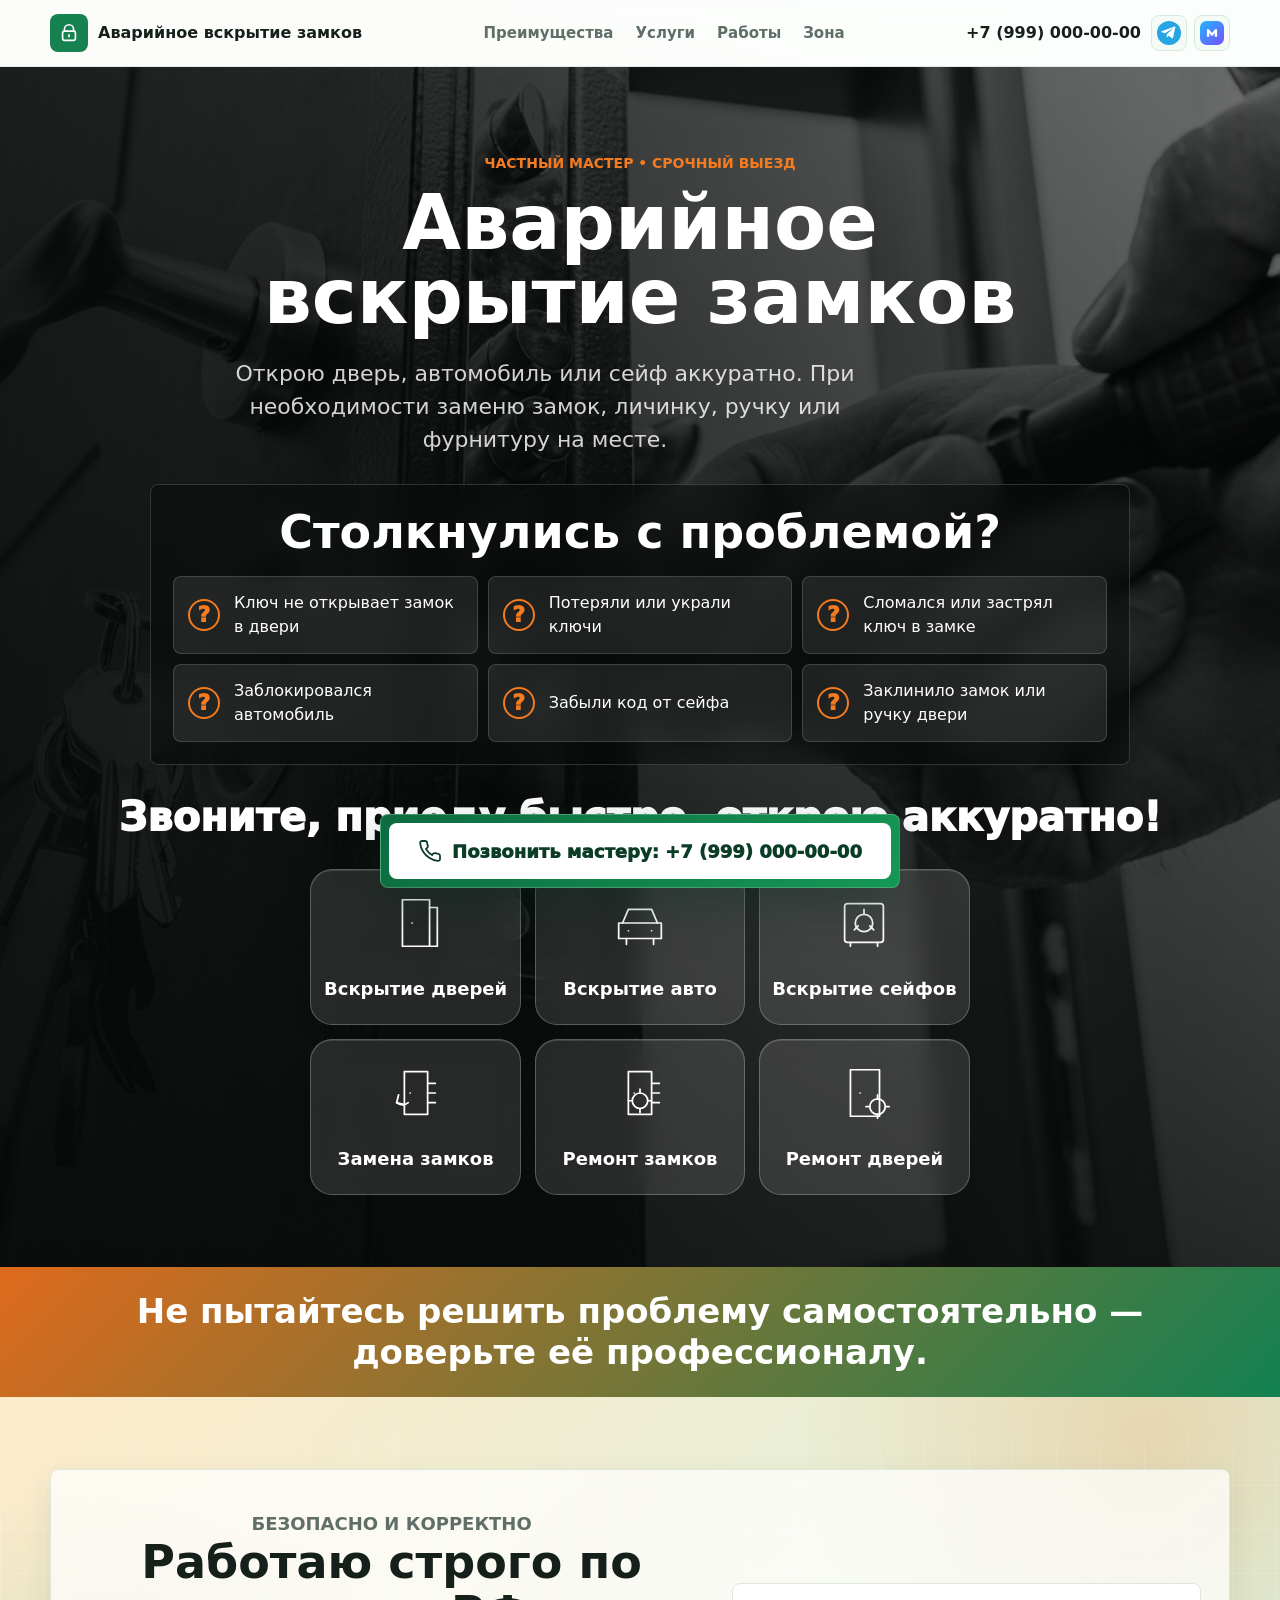
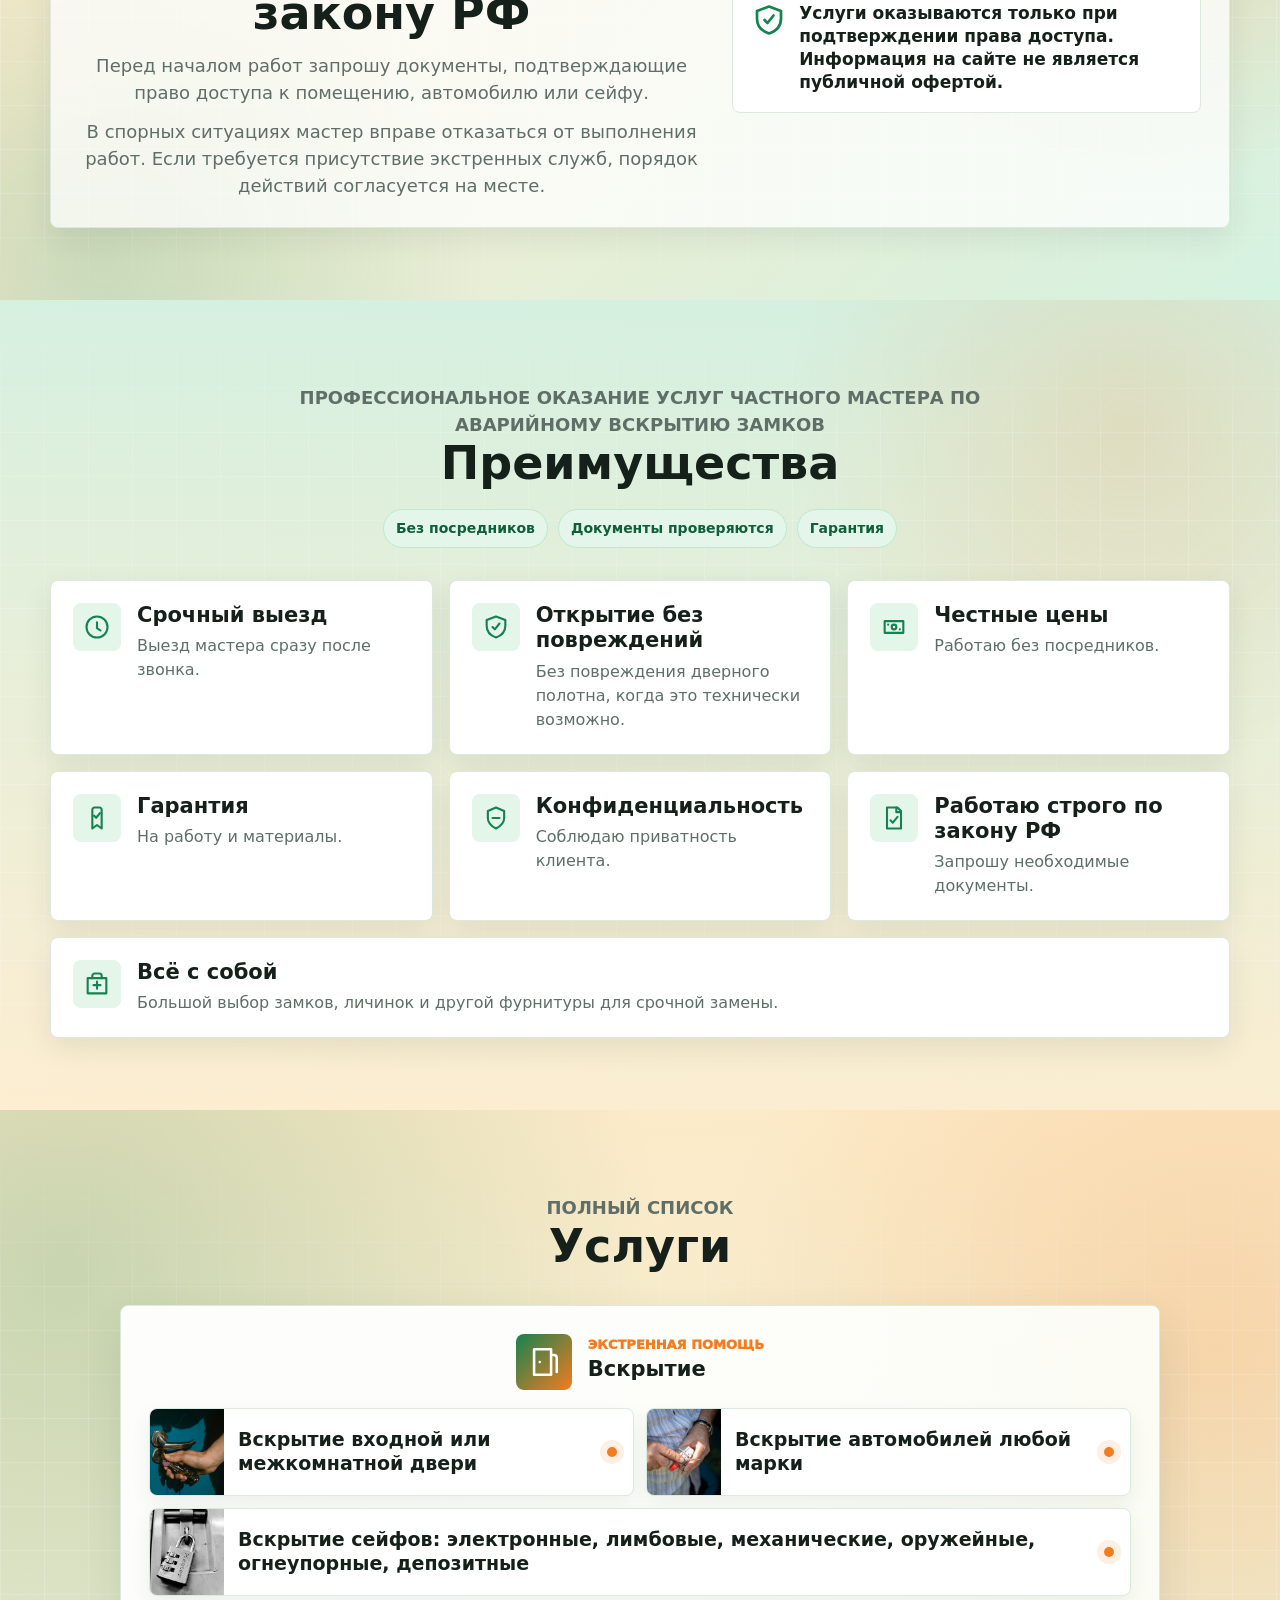
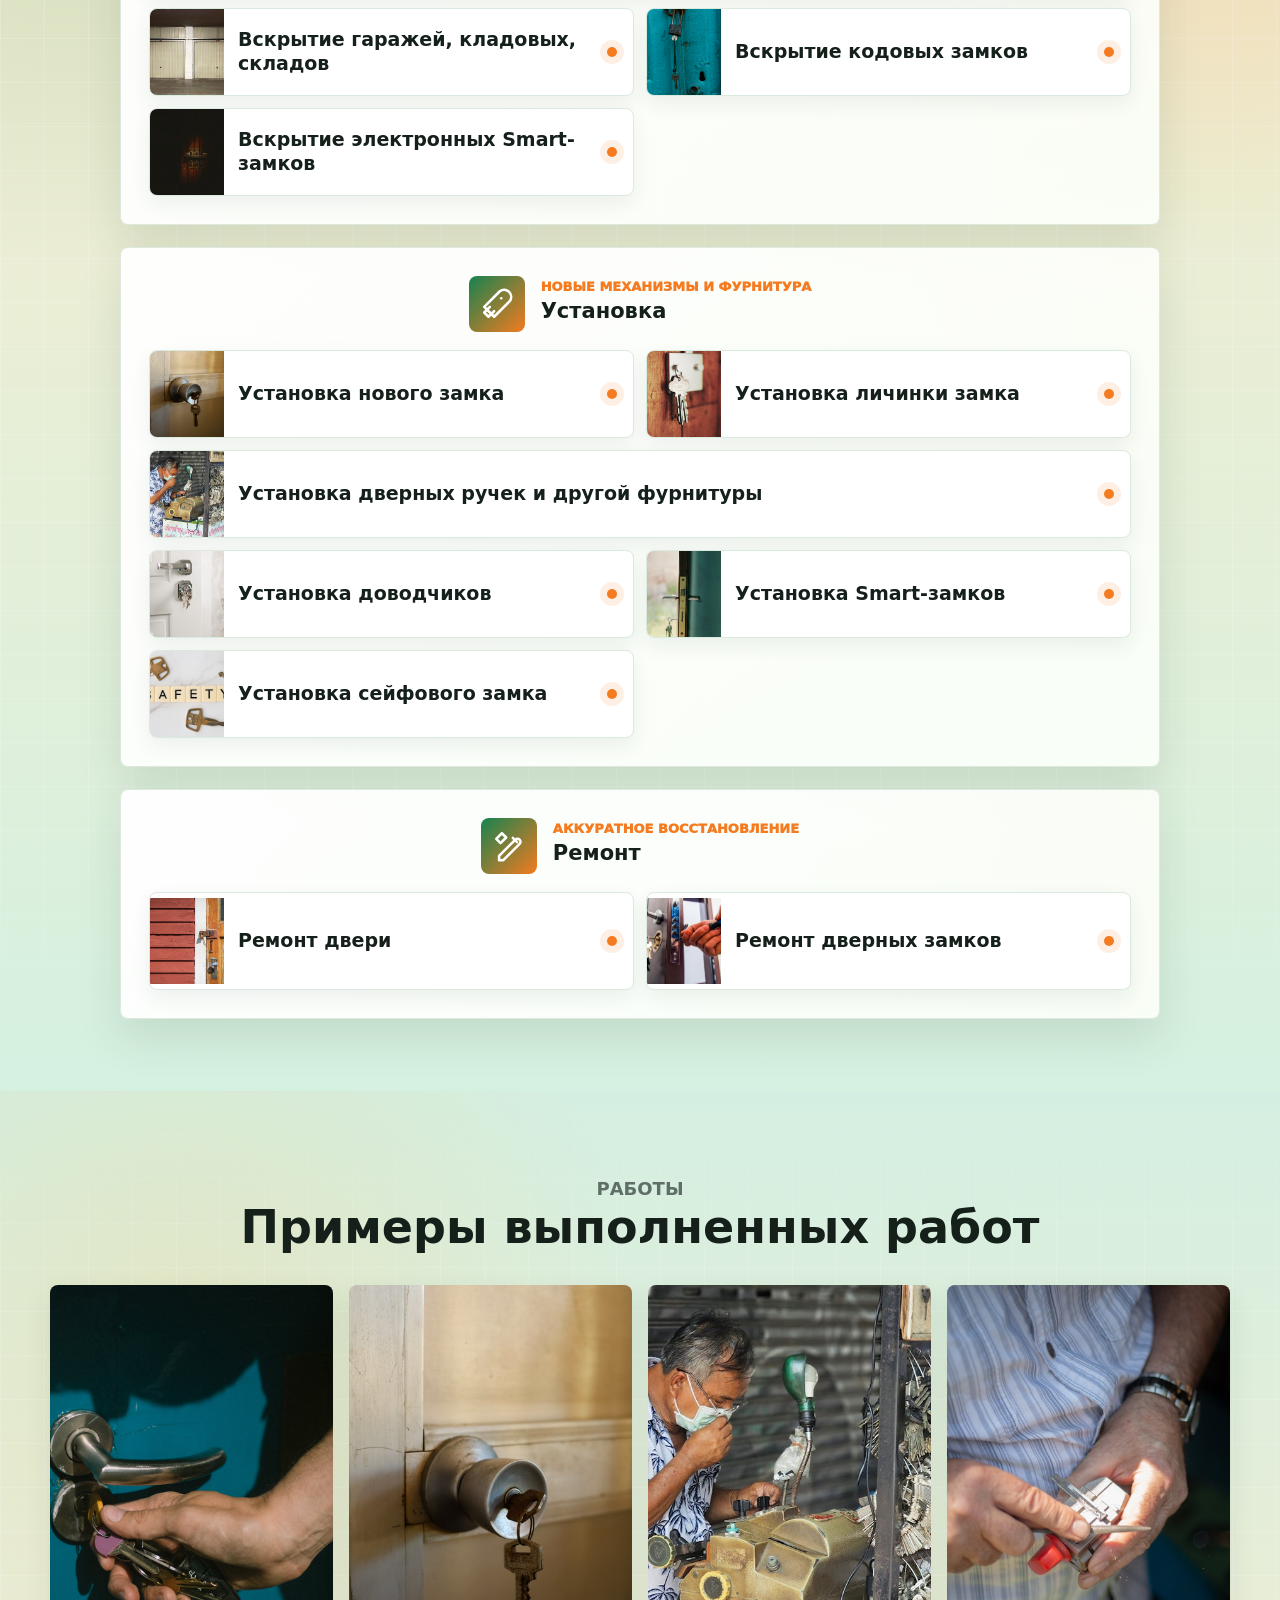
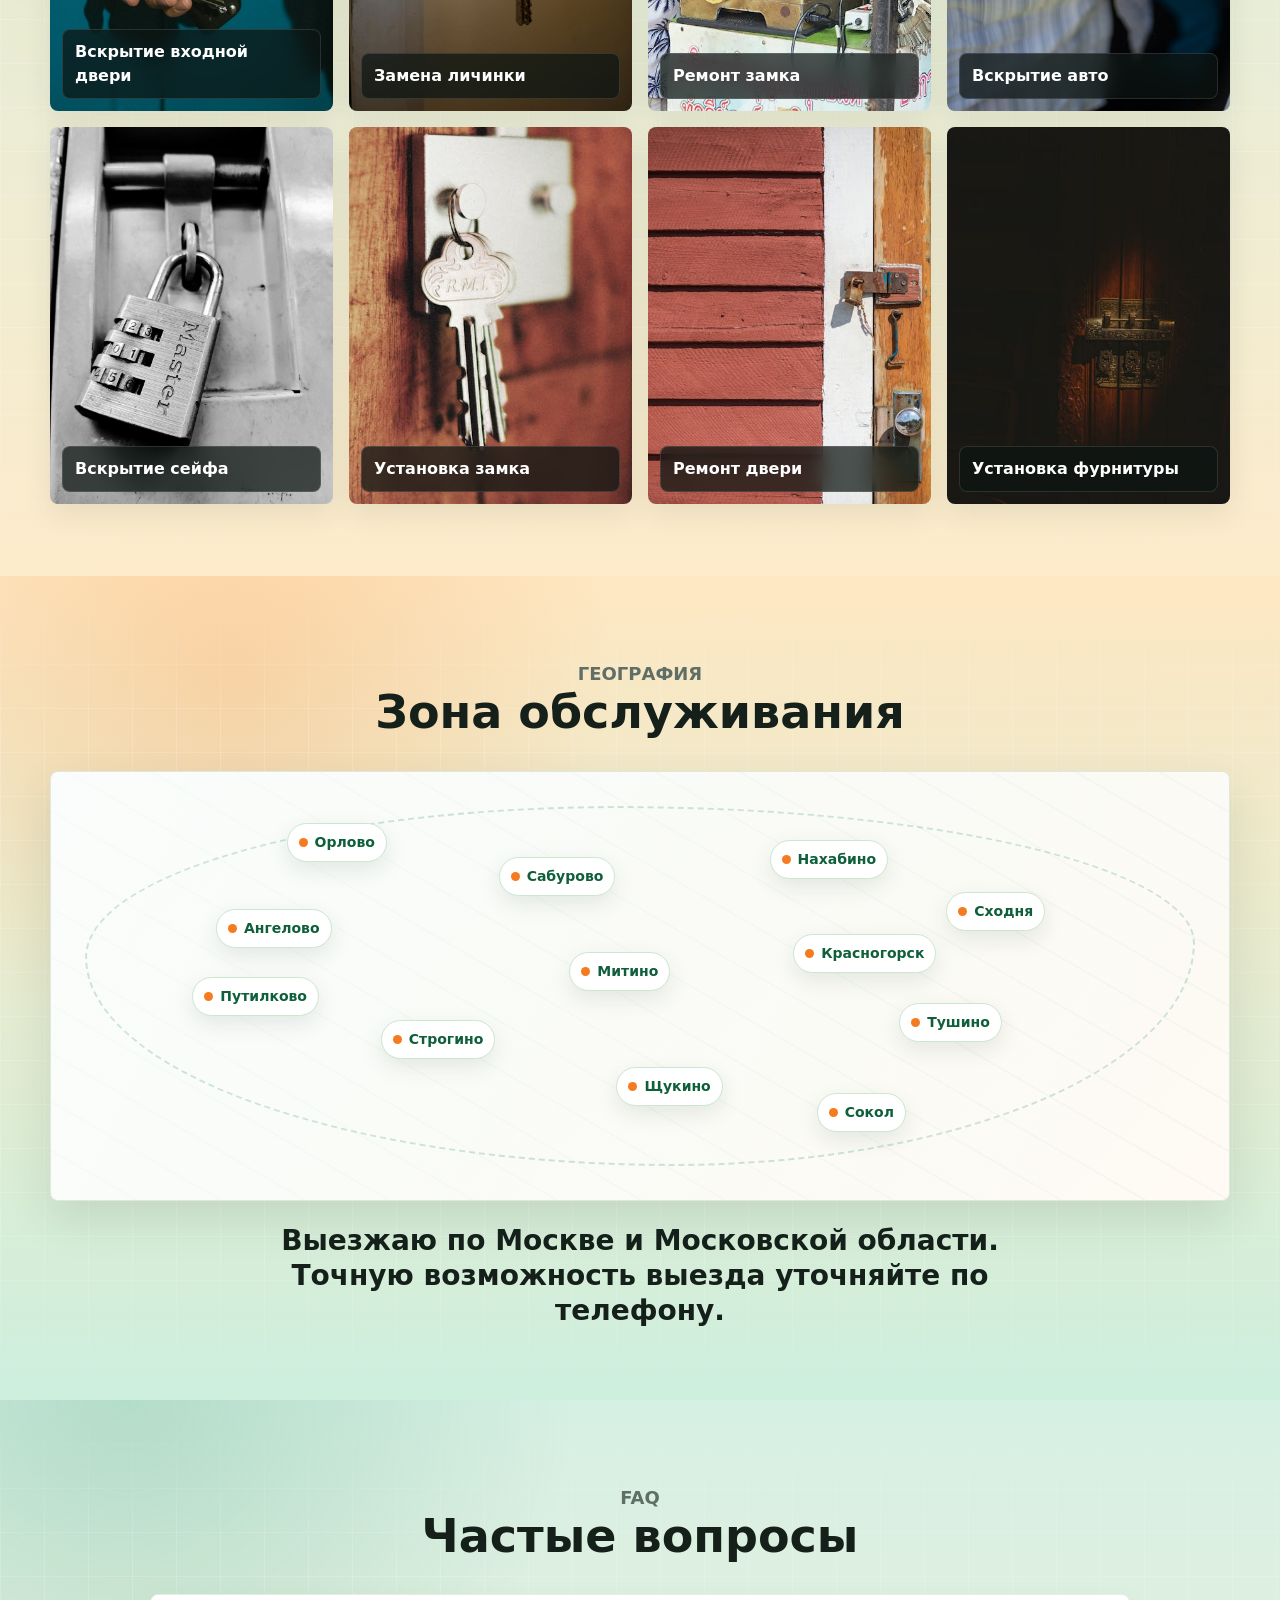
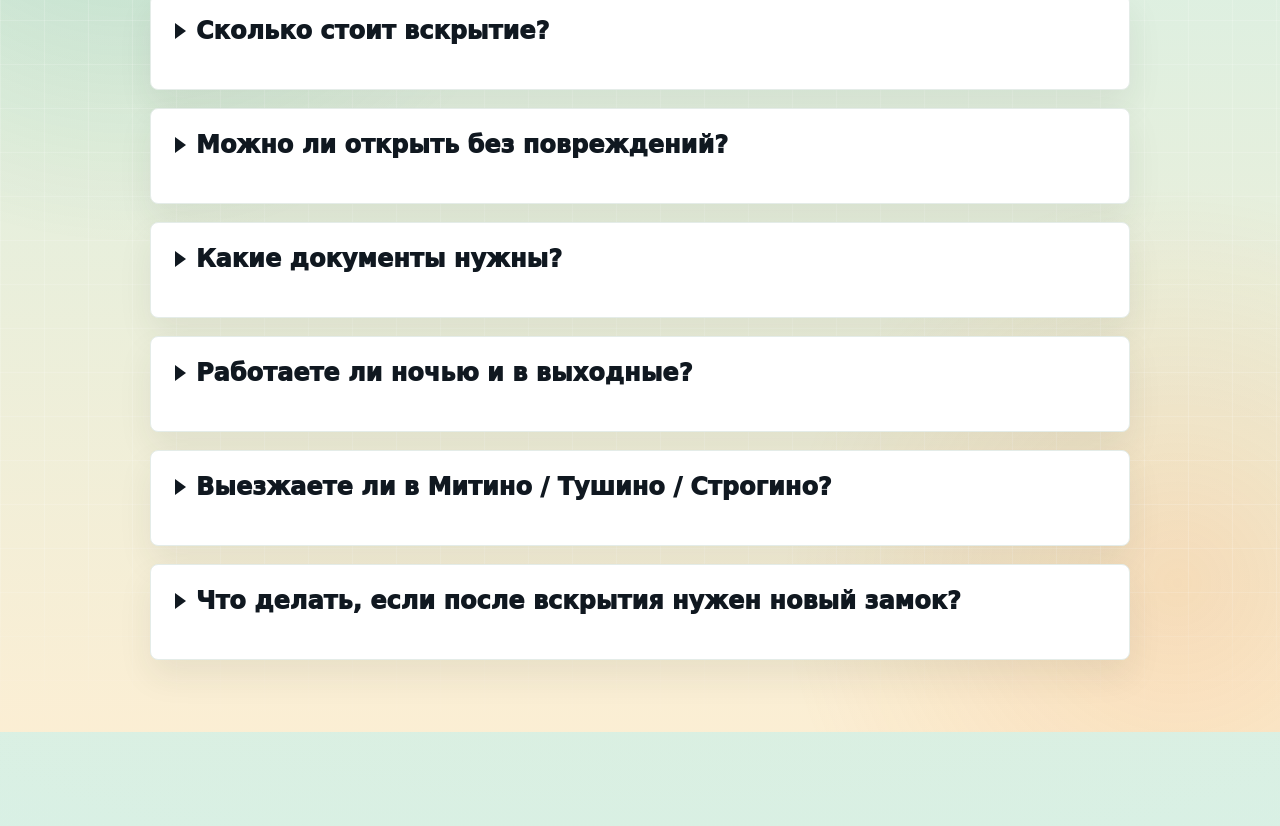
==== commit d09bd97b: "Адаптация под мобильную версию" ====
--- a/index.html
+++ b/index.html
@@ -2,7 +2,7 @@
 <html lang="ru">
 <head>
   <meta charset="utf-8">
-  <meta name="viewport" content="width=1200">
+  <meta name="viewport" content="width=device-width, initial-scale=1">
   <title>Аварийное вскрытие замков, дверей, авто и сейфов</title>
   <meta name="description" content="Аварийное вскрытие замков, дверей, автомобилей и сейфов. Установка, замена и ремонт замков. Выезд по Москве и Московской области.">
   <meta name="robots" content="index,follow">
@@ -295,17 +295,6 @@
     </section>
   </main>
 
-  <footer class="site-footer">
-    <div class="container site-footer__inner">
-      <div>
-        <a class="site-footer__logo" href="#main">Аварийное вскрытие замков</a>
-        <p>Аварийное вскрытие замков, дверей, автомобилей и сейфов. Установка и ремонт замков.</p>
-      </div>
-      <a class="site-footer__phone js-phone-link" href="tel:+79990000000">+7 (999) 000-00-00</a>
-      <a href="privacy.html">Политика конфиденциальности</a>
-    </div>
-  </footer>
-
   <aside class="bottom-contact" aria-label="Быстрая связь">
     <a class="bottom-contact__phone js-phone-link" href="tel:+79990000000">
       <svg viewBox="0 0 24 24" aria-hidden="true"><path d="M22 16.9v3a2 2 0 0 1-2.2 2 19.8 19.8 0 0 1-8.6-3.1 19.5 19.5 0 0 1-6-6A19.8 19.8 0 0 1 2.1 4.2 2 2 0 0 1 4.1 2h3a2 2 0 0 1 2 1.7c.1 1 .4 2 .7 2.9a2 2 0 0 1-.5 2.1L8 10a16 16 0 0 0 6 6l1.3-1.3a2 2 0 0 1 2.1-.5c.9.3 1.9.6 2.9.7a2 2 0 0 1 1.7 2Z"/></svg>
--- a/css/style.css
+++ b/css/style.css
@@ -25,13 +25,13 @@
 }
 
 body {
-  min-width: 1200px;
   margin: 0;
   color: var(--text);
   background:
-    radial-gradient(circle at 8% 18%, rgba(244, 123, 32, 0.09), transparent 30%),
-    radial-gradient(circle at 92% 36%, rgba(22, 130, 79, 0.12), transparent 32%),
-    linear-gradient(180deg, #f2f7ee 0%, #fff8ed 44%, #eef7f1 100%);
+    radial-gradient(circle at 12% 18%, rgba(244, 123, 32, 0.2), transparent 28%),
+    radial-gradient(circle at 88% 32%, rgba(28, 166, 117, 0.24), transparent 30%),
+    radial-gradient(circle at 50% 78%, rgba(255, 194, 93, 0.16), transparent 34%),
+    linear-gradient(180deg, #dff4e7 0%, #fff0d9 46%, #d8f1e7 100%);
   font-family: system-ui, -apple-system, BlinkMacSystemFont, "Segoe UI", Arial, sans-serif;
   line-height: 1.5;
 }
@@ -216,8 +216,8 @@
 .hero {
   position: relative;
   overflow: hidden;
-  min-height: 100vh;
-  padding: 82px 0 64px;
+  min-height: auto;
+  padding: 78px 0 72px;
   color: #ffffff;
   background: #0f1412;
   isolation: isolate;
@@ -390,7 +390,26 @@
 }
 
 .section {
+  position: relative;
+  overflow: hidden;
   padding: 72px 0;
+}
+
+.section::before {
+  content: "";
+  position: absolute;
+  inset: 0;
+  pointer-events: none;
+  background-image:
+    linear-gradient(90deg, rgba(255, 255, 255, 0.18) 1px, transparent 1px),
+    linear-gradient(180deg, rgba(255, 255, 255, 0.16) 1px, transparent 1px);
+  background-size: 44px 44px;
+  mask-image: linear-gradient(180deg, transparent, #000 18%, #000 82%, transparent);
+}
+
+.section > .container {
+  position: relative;
+  z-index: 1;
 }
 
 .section-head {
@@ -403,8 +422,9 @@
 
 .law {
   background:
-    radial-gradient(circle at 90% 8%, rgba(244, 123, 32, 0.12), transparent 28%),
-    linear-gradient(135deg, rgba(255, 250, 241, 0.86) 0%, rgba(237, 248, 239, 0.9) 100%);
+    radial-gradient(circle at 90% 8%, rgba(244, 123, 32, 0.22), transparent 28%),
+    radial-gradient(circle at 8% 92%, rgba(22, 130, 79, 0.18), transparent 30%),
+    linear-gradient(135deg, rgba(255, 236, 203, 0.92) 0%, rgba(214, 243, 226, 0.94) 100%);
 }
 
 .law__box {
@@ -451,7 +471,8 @@
 
 .advantages {
   background:
-    linear-gradient(180deg, rgba(239, 247, 241, 0.92), rgba(255, 249, 238, 0.76));
+    radial-gradient(circle at 88% 16%, rgba(244, 123, 32, 0.16), transparent 26%),
+    linear-gradient(180deg, rgba(213, 241, 226, 0.95), rgba(255, 238, 209, 0.9));
 }
 
 .section-head--center {
@@ -527,9 +548,9 @@
 
 .services {
   background:
-    radial-gradient(circle at 5% 10%, rgba(22, 130, 79, 0.11), transparent 32%),
-    radial-gradient(circle at 95% 15%, rgba(244, 123, 32, 0.12), transparent 28%),
-    linear-gradient(180deg, rgba(255, 253, 247, 0.88), rgba(239, 247, 241, 0.9));
+    radial-gradient(circle at 5% 10%, rgba(22, 130, 79, 0.22), transparent 32%),
+    radial-gradient(circle at 95% 15%, rgba(244, 123, 32, 0.2), transparent 28%),
+    linear-gradient(180deg, rgba(255, 235, 200, 0.92), rgba(211, 241, 225, 0.94));
 }
 
 .service-list {
@@ -629,7 +650,8 @@
 
 .works {
   background:
-    linear-gradient(180deg, rgba(239, 247, 241, 0.9), rgba(255, 248, 237, 0.82));
+    radial-gradient(circle at 14% 20%, rgba(255, 194, 93, 0.18), transparent 32%),
+    linear-gradient(180deg, rgba(210, 239, 226, 0.94), rgba(255, 235, 202, 0.9));
 }
 
 .works-grid {
@@ -675,8 +697,9 @@
 
 .faq {
   background:
-    radial-gradient(circle at 10% 0%, rgba(22, 130, 79, 0.09), transparent 30%),
-    linear-gradient(180deg, rgba(239, 247, 243, 0.9) 0%, rgba(255, 249, 239, 0.82) 100%);
+    radial-gradient(circle at 10% 0%, rgba(22, 130, 79, 0.18), transparent 30%),
+    radial-gradient(circle at 92% 84%, rgba(244, 123, 32, 0.16), transparent 28%),
+    linear-gradient(180deg, rgba(213, 240, 229, 0.94) 0%, rgba(255, 238, 210, 0.9) 100%);
 }
 
 .faq .section-head {
@@ -759,7 +782,8 @@
 
 .area {
   background:
-    linear-gradient(180deg, rgba(255, 242, 224, 0.76), rgba(228, 245, 234, 0.8));
+    radial-gradient(circle at 18% 12%, rgba(244, 123, 32, 0.2), transparent 30%),
+    linear-gradient(180deg, rgba(255, 231, 193, 0.94), rgba(204, 239, 222, 0.95));
 }
 
 .map-card {
@@ -829,32 +853,6 @@
   text-align: center;
 }
 
-.site-footer {
-  padding: 38px 0;
-  color: #d9e7df;
-  background: #111a16;
-}
-
-.site-footer__inner {
-  display: grid;
-  gap: 18px;
-  align-items: center;
-}
-
-.site-footer__logo,
-.site-footer__phone {
-  color: #ffffff;
-  font-size: 22px;
-  font-weight: 900;
-  text-decoration: none;
-}
-
-.site-footer p {
-  max-width: 560px;
-  margin: 8px 0 0;
-  color: #b7c7bf;
-}
-
 .bottom-contact {
   position: fixed;
   right: 14px;
@@ -865,8 +863,8 @@
   align-items: center;
   justify-content: center;
   gap: 12px;
-  max-width: 430px;
-  padding: 6px;
+  max-width: 520px;
+  padding: 8px;
   margin-inline: auto;
   background: linear-gradient(135deg, #0d6b3f, #159855);
   border: 1px solid rgba(255, 255, 255, 0.22);
@@ -880,19 +878,19 @@
   justify-content: center;
   gap: 10px;
   width: 100%;
-  min-height: 44px;
-  padding: 9px 13px;
+  min-height: 56px;
+  padding: 12px 18px;
   color: #0b3d26;
   background: #ffffff;
   border-radius: var(--radius);
-  font-size: 17px;
+  font-size: 18px;
   font-weight: 950;
   text-decoration: none;
 }
 
 .bottom-contact__phone svg {
-  width: 22px;
-  height: 22px;
+  width: 24px;
+  height: 24px;
   flex: 0 0 auto;
 }
 
@@ -931,14 +929,11 @@
     grid-template-columns: repeat(4, minmax(0, 1fr));
   }
 
-  .site-footer__inner {
-    grid-template-columns: 1fr auto auto;
-  }
 }
 
 @media (min-width: 1060px) {
   .hero {
-    padding-top: 100px;
+    padding-top: 86px;
   }
 
   .hero-services {
@@ -973,18 +968,28 @@
   }
 
   .brand span:last-child {
-    max-width: 165px;
-    font-size: 15px;
-    line-height: 1.08;
+    max-width: 188px;
+    font-size: 16px;
+    line-height: 1.12;
   }
 
   .site-header__inner {
-    min-height: 58px;
+    min-height: 64px;
+    gap: 10px;
+  }
+
+  .header-messengers a {
+    width: 42px;
+    height: 42px;
+  }
+
+  .header-messengers img {
+    width: 28px;
+    height: 28px;
   }
 
   .hero {
-    min-height: auto;
-    padding: 52px 0 42px;
+    padding: 34px 0 40px;
   }
 
   .problem-panel,
@@ -1045,19 +1050,20 @@
   .map-card__pin--pu { top: 90%; left: 56%; }
 
   .bottom-contact {
-    right: 12px;
-    left: 12px;
-    max-width: 360px;
+    right: 10px;
+    left: 10px;
+    max-width: none;
+    padding: 7px;
   }
 
   .bottom-contact__phone {
-    min-height: 46px;
-    padding-inline: 10px;
-    font-size: 15px;
+    min-height: 56px;
+    padding-inline: 12px;
+    font-size: 16px;
   }
 
   body::after {
-    height: 88px;
+    height: 92px;
   }
 }
 
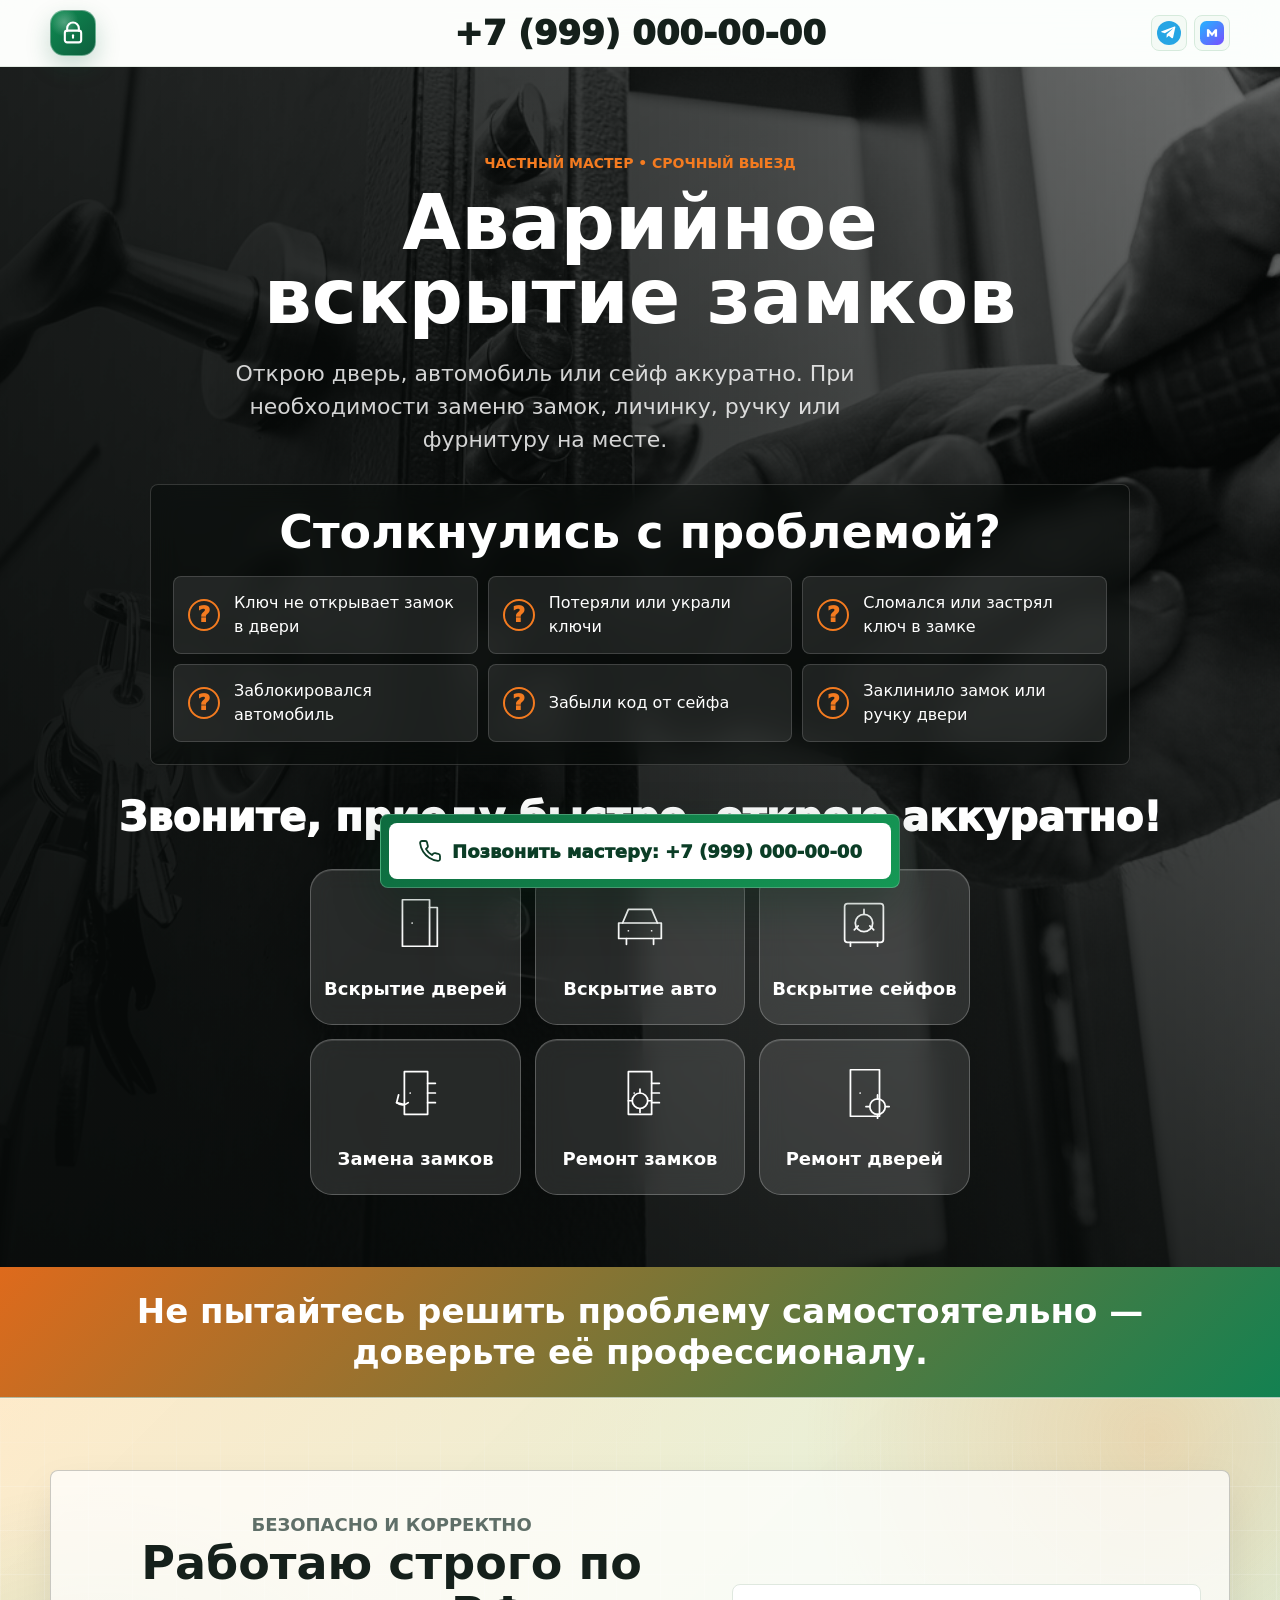
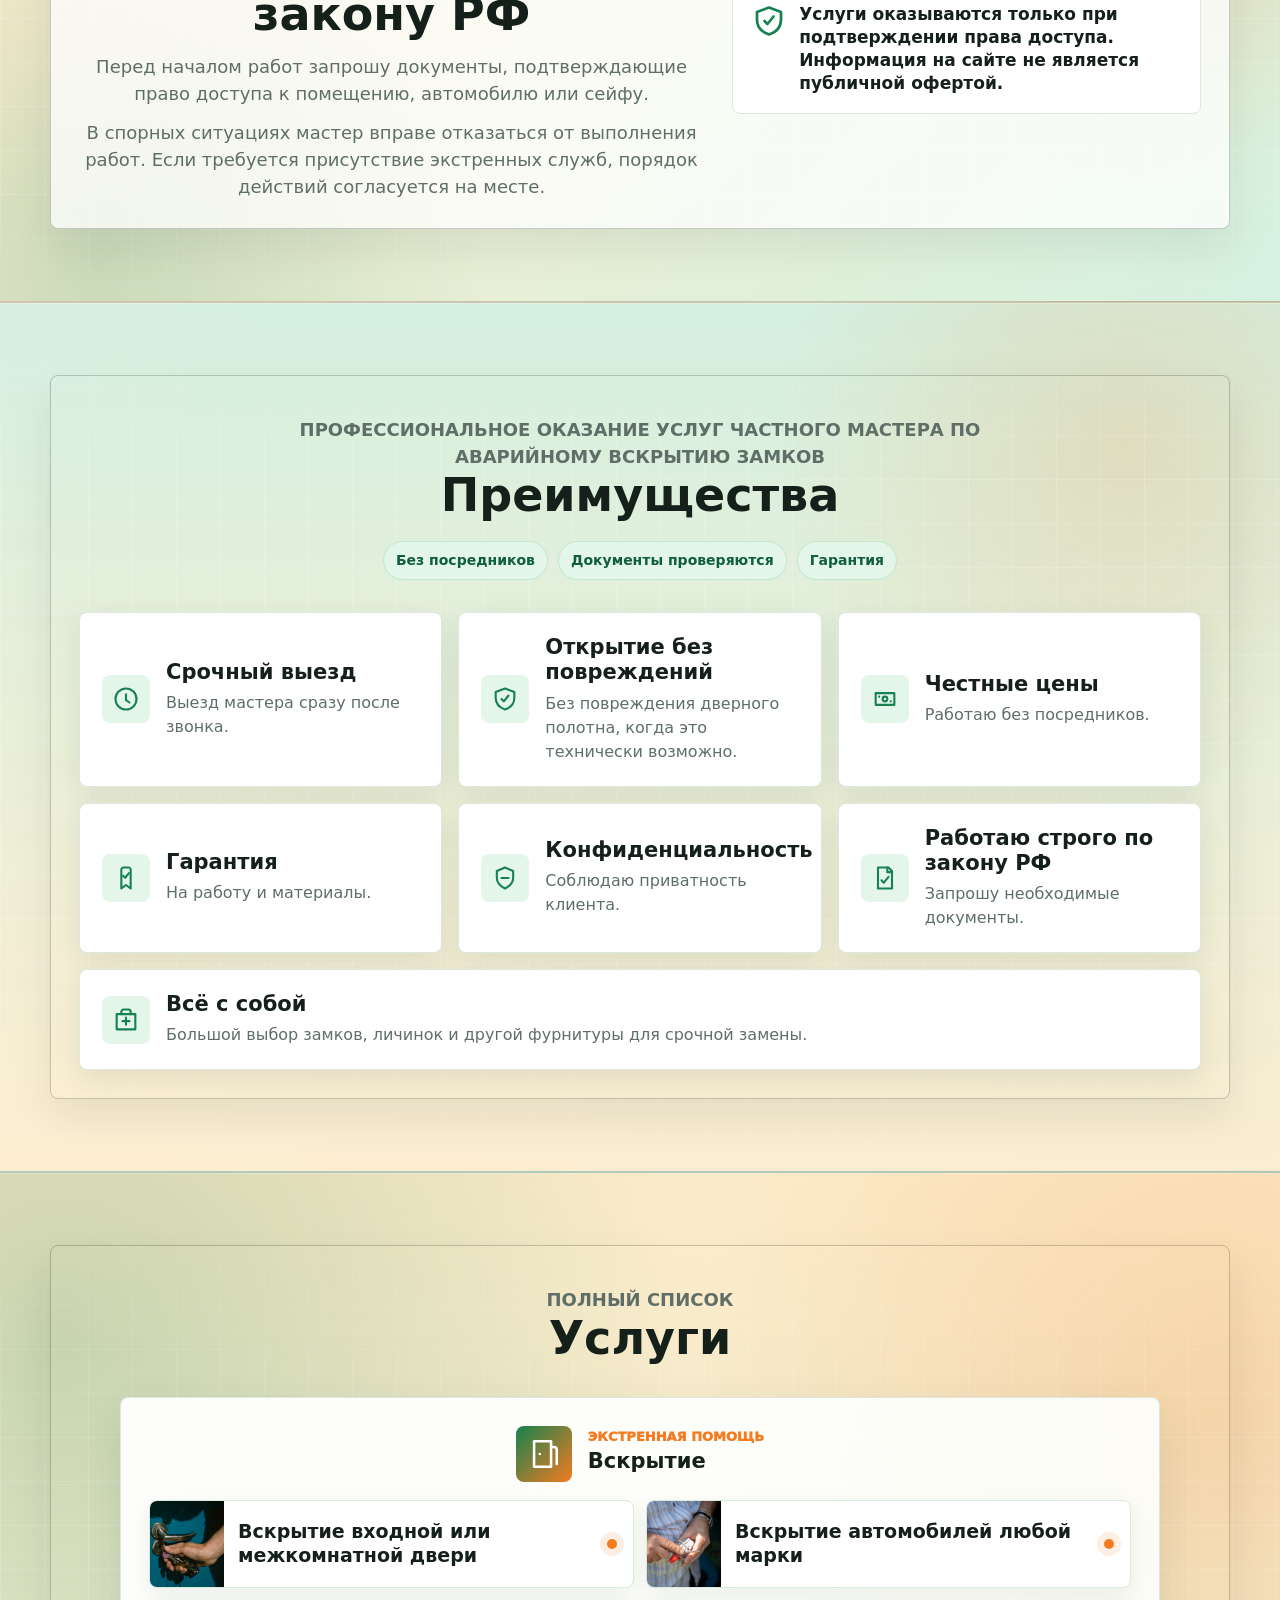
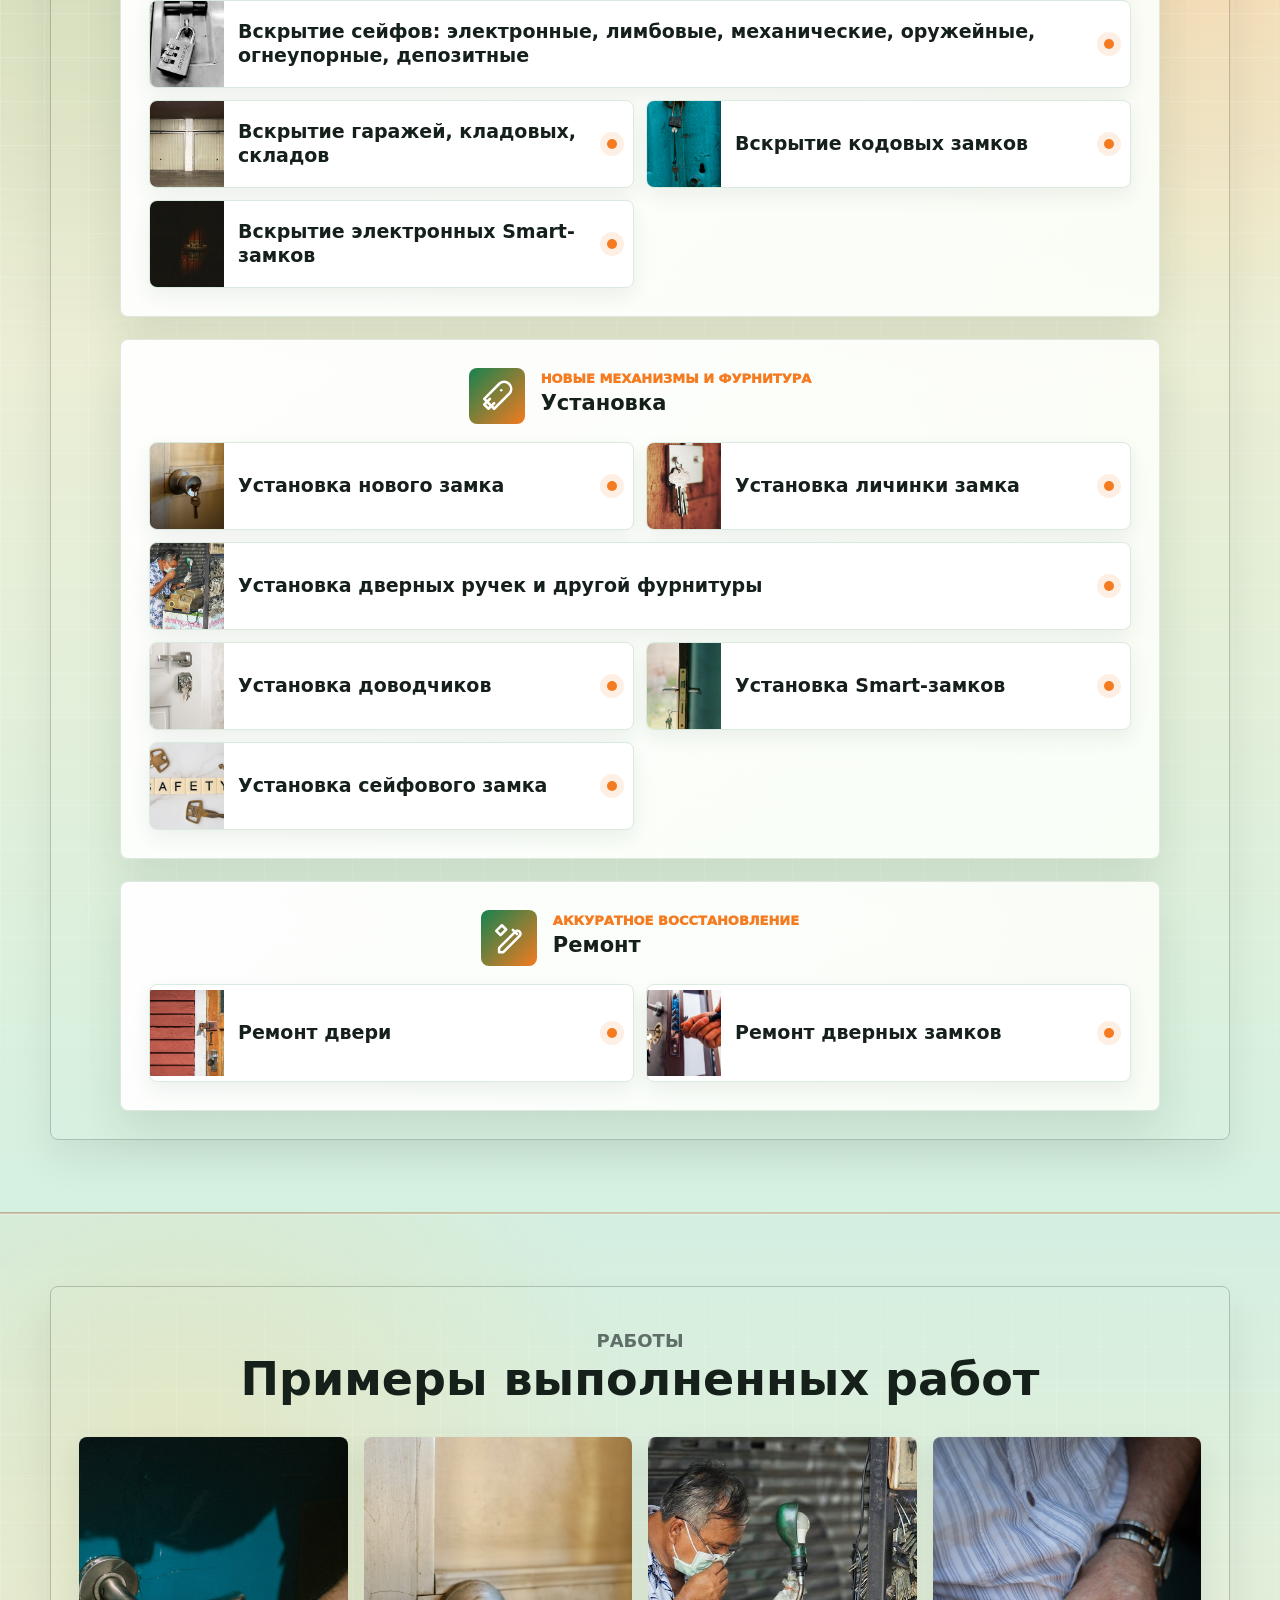
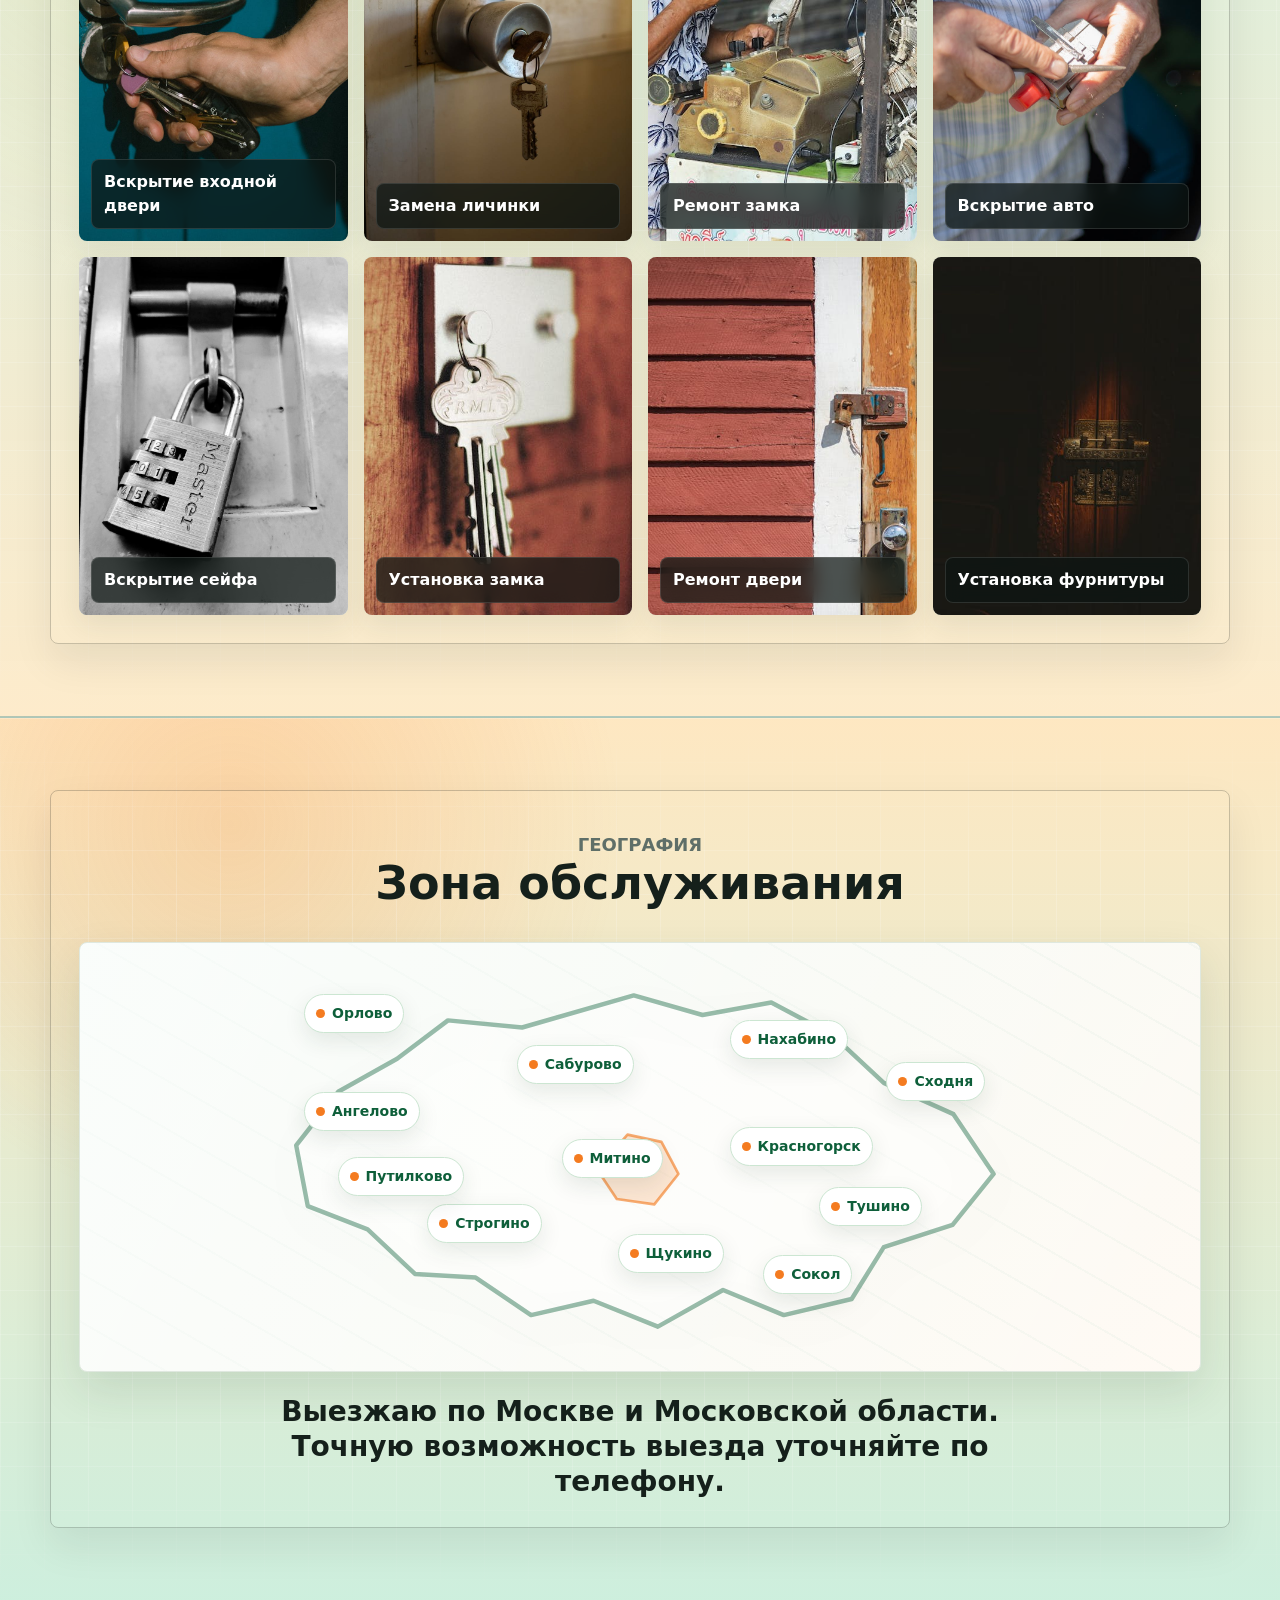
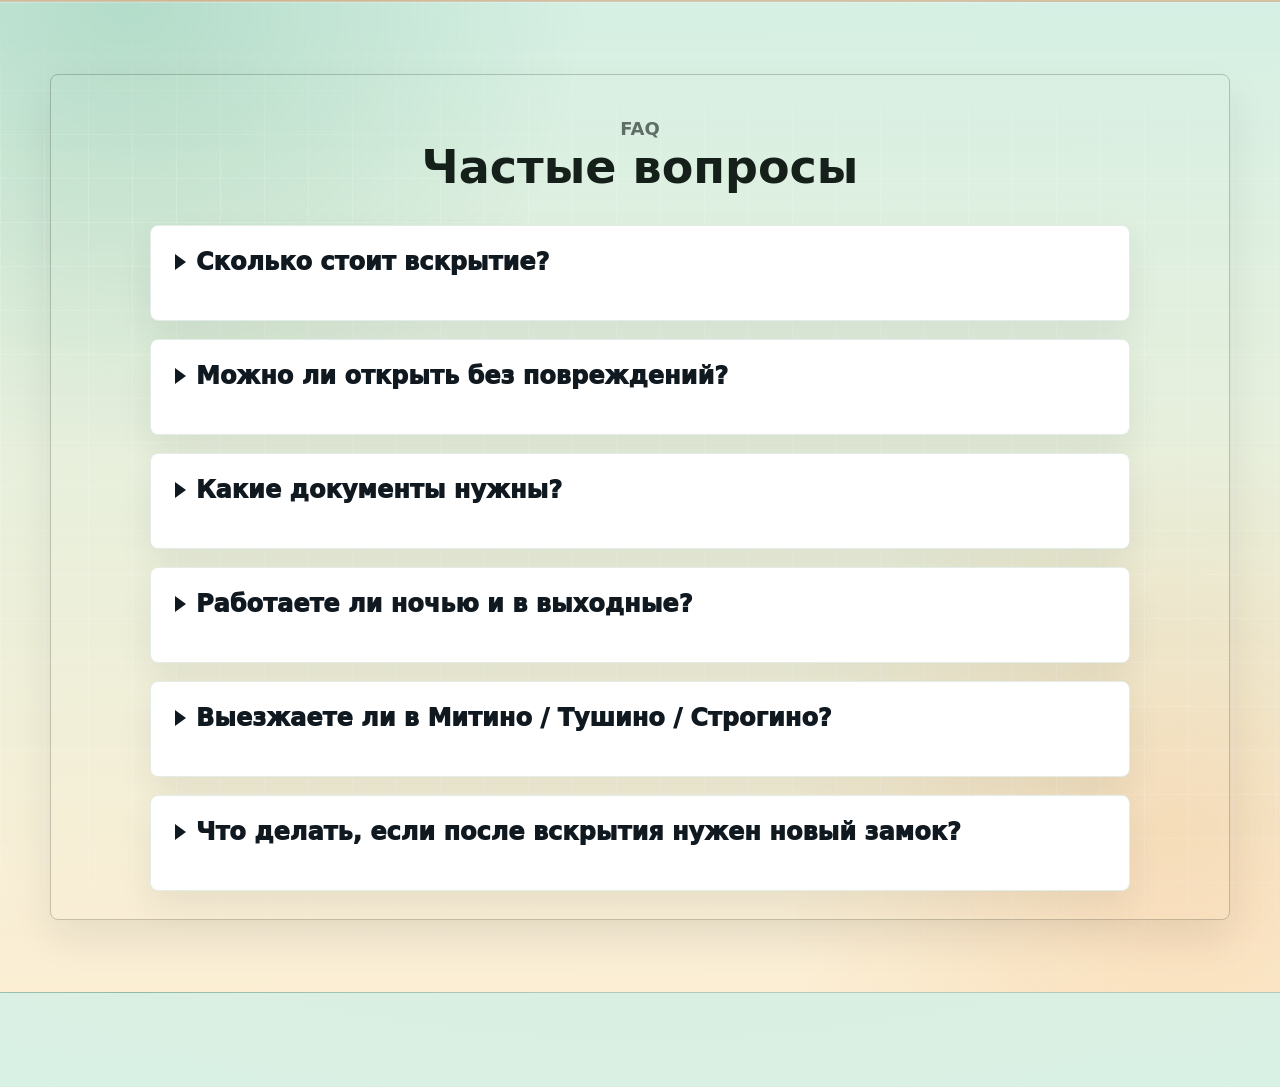
==== commit 41c2a13a: "Редизайн шапки" ====
--- a/index.html
+++ b/index.html
@@ -23,14 +23,7 @@
         <span class="brand__mark" aria-hidden="true">
           <svg viewBox="0 0 24 24"><path d="M7 10V8a5 5 0 0 1 10 0v2"/><rect x="5" y="10" width="14" height="10" rx="2"/><path d="M12 14v2"/></svg>
         </span>
-        <span>Аварийное вскрытие замков</span>
       </a>
-      <nav class="site-nav" aria-label="Навигация">
-        <a href="#advantages">Преимущества</a>
-        <a href="#services">Услуги</a>
-        <a href="#works">Работы</a>
-        <a href="#area">Зона</a>
-      </nav>
       <div class="header-contact">
         <a class="header-phone js-phone-link" href="tel:+79990000000">+7 (999) 000-00-00</a>
         <div class="header-messengers" aria-label="Мессенджеры">
@@ -242,6 +235,11 @@
           <h2>Зона обслуживания</h2>
         </div>
         <div class="map-card" aria-label="Карта Московской области">
+          <svg class="map-card__region" viewBox="0 0 900 430" aria-hidden="true">
+            <path class="map-card__region-fill" d="M443 34 520 56 597 42 665 78 723 132 801 167 846 234 800 291 723 316 687 374 611 392 543 364 470 405 398 376 328 392 266 350 198 346 145 296 78 270 65 202 112 142 178 105 235 62 318 70Z"/>
+            <path class="map-card__region-line" d="M443 34 520 56 597 42 665 78 723 132 801 167 846 234 800 291 723 316 687 374 611 392 543 364 470 405 398 376 328 392 266 350 198 346 145 296 78 270 65 202 112 142 178 105 235 62 318 70Z"/>
+            <path class="map-card__moscow" d="M436 190 474 198 493 234 466 268 424 262 402 229Z"/>
+          </svg>
           <span class="map-card__pin map-card__pin--or">Орлово</span>
           <span class="map-card__pin map-card__pin--sa">Сабурово</span>
           <span class="map-card__pin map-card__pin--na">Нахабино</span>
--- a/css/style.css
+++ b/css/style.css
@@ -121,9 +121,9 @@
 }
 
 .site-header__inner {
-  display: flex;
-  align-items: center;
-  justify-content: space-between;
+  display: grid;
+  grid-template-columns: 1fr auto 1fr;
+  align-items: center;
   min-height: 66px;
   gap: 18px;
 }
@@ -141,16 +141,20 @@
 .brand__mark {
   display: grid;
   place-items: center;
-  width: 38px;
-  height: 38px;
+  width: 46px;
+  height: 46px;
   color: #ffffff;
-  background: var(--green);
-  border-radius: var(--radius);
+  background:
+    radial-gradient(circle at 30% 25%, rgba(255, 255, 255, 0.28), transparent 32%),
+    linear-gradient(135deg, #0f8b52, #0d5f3d);
+  border: 1px solid rgba(255, 255, 255, 0.38);
+  border-radius: 14px;
+  box-shadow: 0 10px 24px rgba(13, 95, 61, 0.22);
 }
 
 .brand__mark svg {
-  width: 22px;
-  height: 22px;
+  width: 28px;
+  height: 28px;
 }
 
 .site-nav {
@@ -172,15 +176,17 @@
 }
 
 .header-phone {
-  display: none;
+  display: flex;
+  justify-content: center;
   color: var(--text);
-  font-weight: 900;
+  font-size: clamp(24px, 3vw, 34px);
+  font-weight: 950;
   text-decoration: none;
   white-space: nowrap;
 }
 
 .header-contact {
-  display: flex;
+  display: contents;
   align-items: center;
   gap: 10px;
   flex: 0 0 auto;
@@ -189,6 +195,7 @@
 .header-messengers {
   display: flex;
   align-items: center;
+  justify-content: flex-end;
   gap: 7px;
 }
 
@@ -299,6 +306,7 @@
 
 .question-grid {
   display: grid;
+  grid-template-columns: repeat(3, minmax(0, 1fr));
   gap: 10px;
   margin-top: 18px;
 }
@@ -340,6 +348,7 @@
 
 .hero-services {
   display: grid;
+  grid-template-columns: repeat(3, minmax(0, 1fr));
   gap: 14px;
   justify-self: center;
 }
@@ -393,6 +402,8 @@
   position: relative;
   overflow: hidden;
   padding: 72px 0;
+  border-block: 1px solid rgba(18, 25, 22, 0.18);
+  box-shadow: inset 0 1px 0 rgba(255, 255, 255, 0.2);
 }
 
 .section::before {
@@ -410,6 +421,10 @@
 .section > .container {
   position: relative;
   z-index: 1;
+  padding: 28px;
+  border: 1px solid rgba(18, 25, 22, 0.22);
+  border-radius: var(--radius);
+  box-shadow: 0 18px 40px rgba(18, 25, 22, 0.08);
 }
 
 .section-head {
@@ -506,11 +521,13 @@
 .advantages__grid {
   display: grid;
   gap: 16px;
+  justify-content: center;
 }
 
 .advantage-card {
   display: grid;
   grid-template-columns: 48px 1fr;
+  align-items: center;
   gap: 16px;
   padding: 22px;
   background: var(--surface);
@@ -641,6 +658,7 @@
   width: 74px;
   height: 86px;
   object-fit: cover;
+  flex: 0 0 auto;
   filter: saturate(1.08) contrast(1.02);
 }
 
@@ -799,12 +817,33 @@
   box-shadow: var(--shadow);
 }
 
-.map-card::before {
-  content: "";
+.map-card__region {
   position: absolute;
-  inset: 34px;
-  border: 2px dashed rgba(22, 130, 79, 0.2);
-  border-radius: 48% 52% 47% 53% / 42% 38% 62% 58%;
+  inset: 22px 28px;
+  width: calc(100% - 56px);
+  height: calc(100% - 44px);
+  color: var(--green);
+}
+
+.map-card__region-fill {
+  fill: rgba(255, 255, 255, 0.42);
+  stroke: none;
+}
+
+.map-card__region-line {
+  fill: none;
+  stroke: rgba(14, 95, 58, 0.42);
+  stroke-width: 5;
+  stroke-linecap: round;
+  stroke-linejoin: round;
+  filter: drop-shadow(0 12px 24px rgba(14, 95, 58, 0.12));
+}
+
+.map-card__moscow {
+  fill: rgba(244, 123, 32, 0.18);
+  stroke: rgba(244, 123, 32, 0.62);
+  stroke-width: 3;
+  stroke-linejoin: round;
 }
 
 .map-card__pin {
@@ -820,6 +859,7 @@
   box-shadow: 0 8px 22px rgba(34, 54, 43, 0.1);
   font-size: 14px;
   font-weight: 850;
+  z-index: 2;
 }
 
 .map-card__pin::before {
@@ -831,17 +871,17 @@
 }
 
 .map-card__pin--or { top: 12%; left: 20%; }
-.map-card__pin--sa { top: 20%; left: 38%; }
-.map-card__pin--na { top: 16%; left: 61%; }
-.map-card__pin--an { top: 32%; left: 14%; }
-.map-card__pin--mi { top: 42%; left: 44%; }
-.map-card__pin--kr { top: 38%; left: 63%; }
-.map-card__pin--sh { top: 28%; left: 76%; }
-.map-card__pin--st { top: 58%; left: 28%; }
-.map-card__pin--sc { top: 69%; left: 48%; }
-.map-card__pin--so { top: 75%; left: 65%; }
-.map-card__pin--tu { top: 54%; left: 72%; }
-.map-card__pin--pu { top: 48%; left: 12%; }
+.map-card__pin--sa { top: 24%; left: 39%; }
+.map-card__pin--na { top: 18%; left: 58%; }
+.map-card__pin--an { top: 35%; left: 20%; }
+.map-card__pin--mi { top: 46%; left: 43%; }
+.map-card__pin--kr { top: 43%; left: 58%; }
+.map-card__pin--sh { top: 28%; left: 72%; }
+.map-card__pin--st { top: 61%; left: 31%; }
+.map-card__pin--sc { top: 68%; left: 48%; }
+.map-card__pin--so { top: 73%; left: 61%; }
+.map-card__pin--tu { top: 57%; left: 66%; }
+.map-card__pin--pu { top: 50%; left: 23%; }
 
 .area__note {
   max-width: 820px;
@@ -895,8 +935,6 @@
 }
 
 @media (min-width: 560px) {
-  .question-grid,
-  .hero-services,
   .works-grid {
     grid-template-columns: repeat(2, minmax(0, 1fr));
   }
@@ -907,16 +945,6 @@
     width: min(100% - 48px, var(--container));
   }
 
-.site-nav,
-  .header-phone {
-    display: flex;
-  }
-
-  .question-grid,
-  .hero-services {
-    grid-template-columns: repeat(3, minmax(0, 1fr));
-  }
-
   .law__box {
     grid-template-columns: minmax(0, 1fr) minmax(320px, 0.75fr);
   }
@@ -962,20 +990,41 @@
 }
 
 @media (max-width: 680px) {
+  .container {
+    width: min(100% - 20px, var(--container));
+  }
+
+  .section {
+    padding: 44px 0;
+  }
+
+  .section > .container {
+    padding: 14px;
+  }
+
   .brand {
     gap: 8px;
     white-space: normal;
   }
 
   .brand span:last-child {
-    max-width: 188px;
-    font-size: 16px;
-    line-height: 1.12;
+    display: none;
   }
 
   .site-header__inner {
+    grid-template-columns: 58px 1fr auto;
     min-height: 64px;
     gap: 10px;
+  }
+
+  .brand__mark {
+    width: 50px;
+    height: 50px;
+  }
+
+  .header-phone {
+    font-size: 22px;
+    line-height: 1;
   }
 
   .header-messengers a {
@@ -997,8 +1046,47 @@
     padding: 18px;
   }
 
+  .question-grid {
+    grid-template-columns: repeat(2, minmax(0, 1fr));
+    gap: 8px;
+  }
+
+  .question-card {
+    grid-template-columns: 28px 1fr;
+    gap: 8px;
+    min-height: 78px;
+    padding: 12px;
+    font-size: 15px;
+    line-height: 1.25;
+  }
+
+  .question-icon {
+    width: 28px;
+    height: 28px;
+    font-size: 18px;
+  }
+
+  .hero-services {
+    grid-template-columns: repeat(3, minmax(0, 1fr));
+    width: 100%;
+    gap: 8px;
+  }
+
   .hero-service-card {
-    min-height: 136px;
+    min-height: 118px;
+    padding: 12px 8px;
+    border-radius: 16px;
+  }
+
+  .hero-service-card svg {
+    width: 44px;
+    height: 44px;
+    margin-bottom: 8px;
+  }
+
+  .hero-service-card span {
+    font-size: 13px;
+    line-height: 1.15;
   }
 
   .faq-list {
@@ -1014,26 +1102,126 @@
     padding: 0 18px 18px 40px;
   }
 
+  .service-items {
+    grid-template-columns: repeat(3, minmax(0, 1fr));
+    gap: 8px;
+  }
+
+  .service-item--wide {
+    grid-column: auto;
+  }
+
+  .works-grid,
+  .advantages__grid {
+    grid-template-columns: repeat(3, minmax(0, 1fr));
+    gap: 8px;
+  }
+
+  .service-item img {
+    width: 100%;
+    height: 88px;
+    aspect-ratio: auto;
+    object-fit: cover;
+  }
+
+  .service-item span {
+    min-width: 0;
+    padding: 8px 8px 22px;
+    overflow-wrap: anywhere;
+    hyphens: auto;
+  }
+
   .service-item {
-    grid-template-columns: 64px 1fr;
-    min-height: 78px;
-  }
-
-  .service-item img {
-    width: 64px;
-    height: 78px;
-  }
-
-  .service-item span {
-    padding-right: 26px;
+    grid-template-columns: 1fr;
+    align-content: start;
+    gap: 0;
+    min-height: 0;
+    font-size: 11px;
+    line-height: 1.2;
+  }
+
+  .service-item::after {
+    right: 8px;
+    bottom: 8px;
+    width: 8px;
+    height: 8px;
+  }
+
+  .service-group {
+    padding: 14px;
+  }
+
+  .service-group__head {
+    gap: 10px;
+    margin-bottom: 14px;
+  }
+
+  .service-group__icon {
+    width: 44px;
+    height: 44px;
+  }
+
+  .service-group__icon svg {
+    width: 28px;
+    height: 28px;
+  }
+
+  .advantage-card {
+    grid-template-columns: 1fr;
+    place-items: center;
+    gap: 8px;
+    padding: 10px 8px;
+    text-align: center;
+    min-width: 0;
+  }
+
+  .advantage-card svg {
+    width: 40px;
+    height: 40px;
+    margin-inline: auto;
+  }
+
+  .advantage-card h3 {
+    font-size: 13px;
+    overflow-wrap: anywhere;
+  }
+
+  .advantage-card p {
+    font-size: 11px;
+    line-height: 1.25;
+    overflow-wrap: anywhere;
+  }
+
+  .work-card {
+    min-height: 132px;
+  }
+
+  .work-card img {
+    min-height: 132px;
+  }
+
+  .work-card figcaption {
+    right: 6px;
+    bottom: 6px;
+    left: 6px;
+    padding: 7px 8px;
+    font-size: 11px;
+    line-height: 1.15;
   }
 
   .map-card {
     min-height: 520px;
   }
 
+  .map-card__region {
+    inset: 28px 12px;
+    width: calc(100% - 24px);
+    height: calc(100% - 56px);
+  }
+
   .map-card__pin {
-    font-size: 13px;
+    padding: 7px 9px;
+    font-size: 12px;
   }
 
   .map-card__pin--or { top: 8%; left: 8%; }
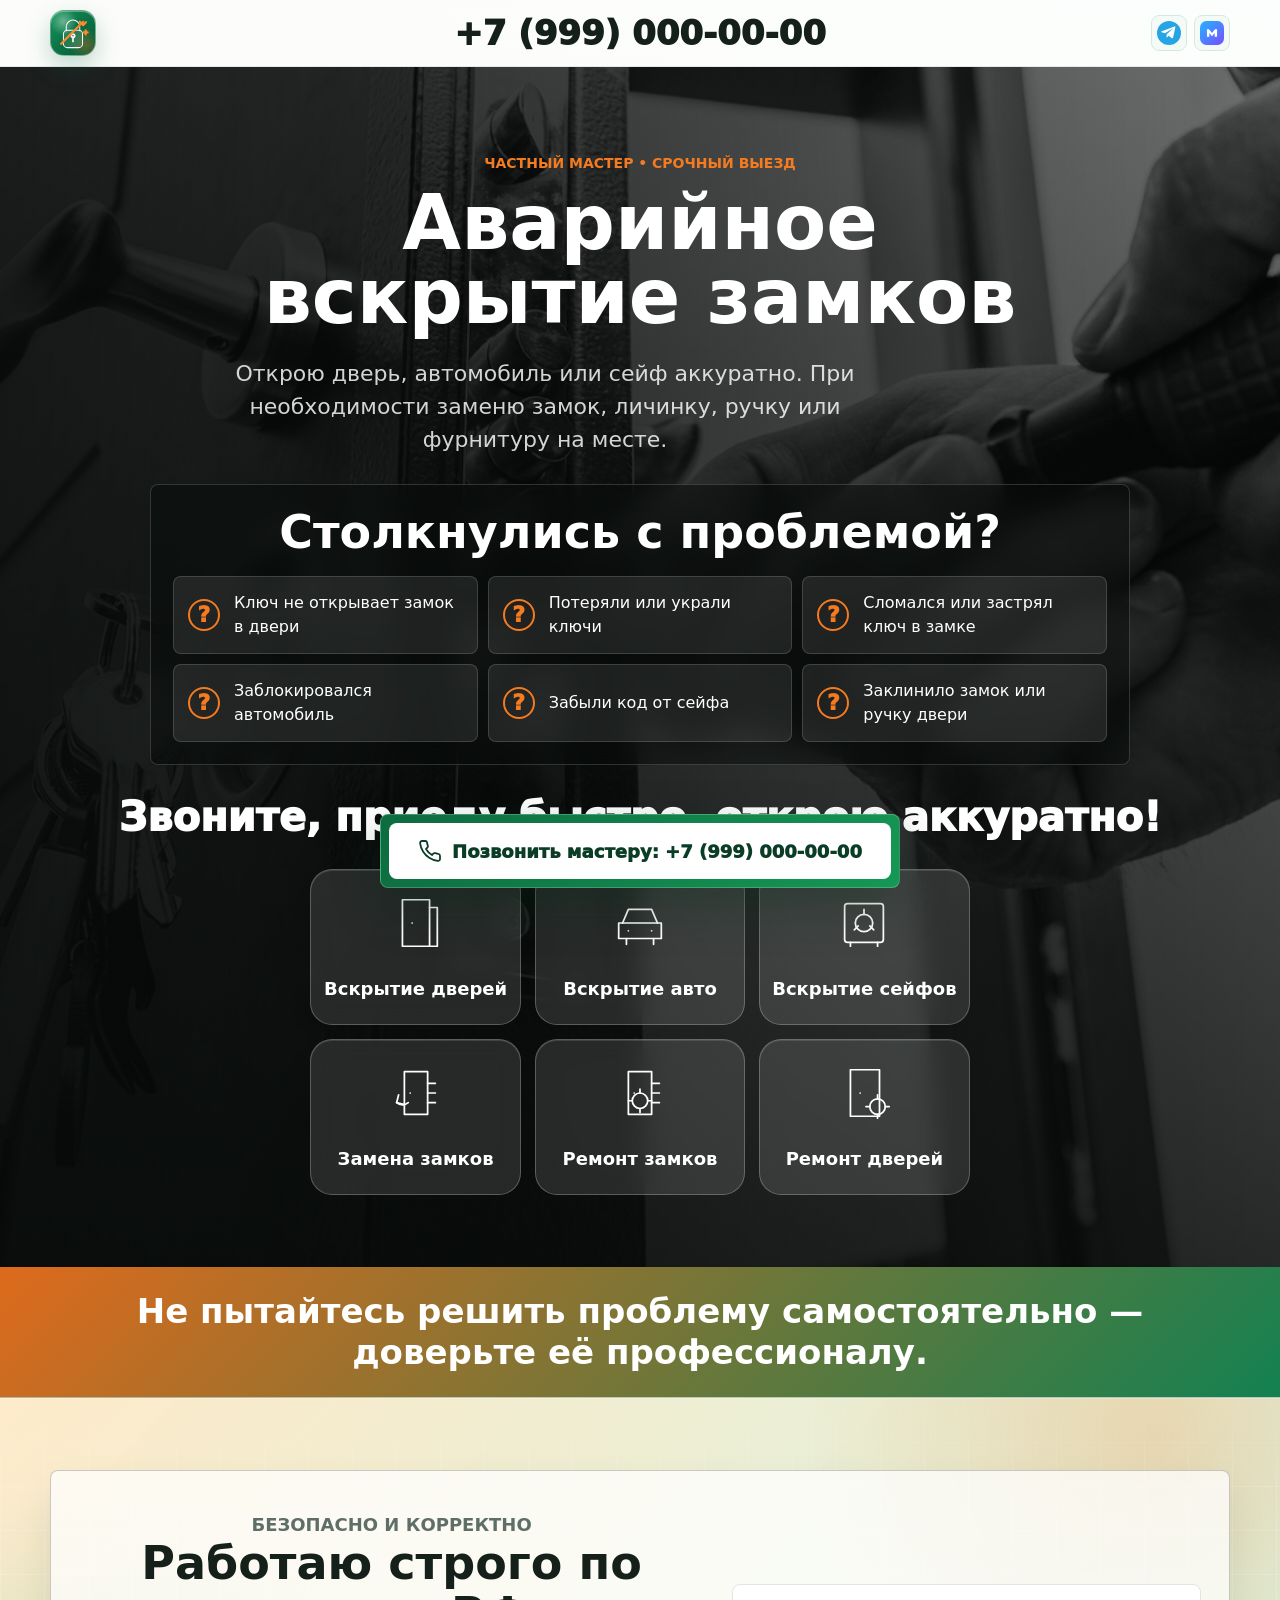
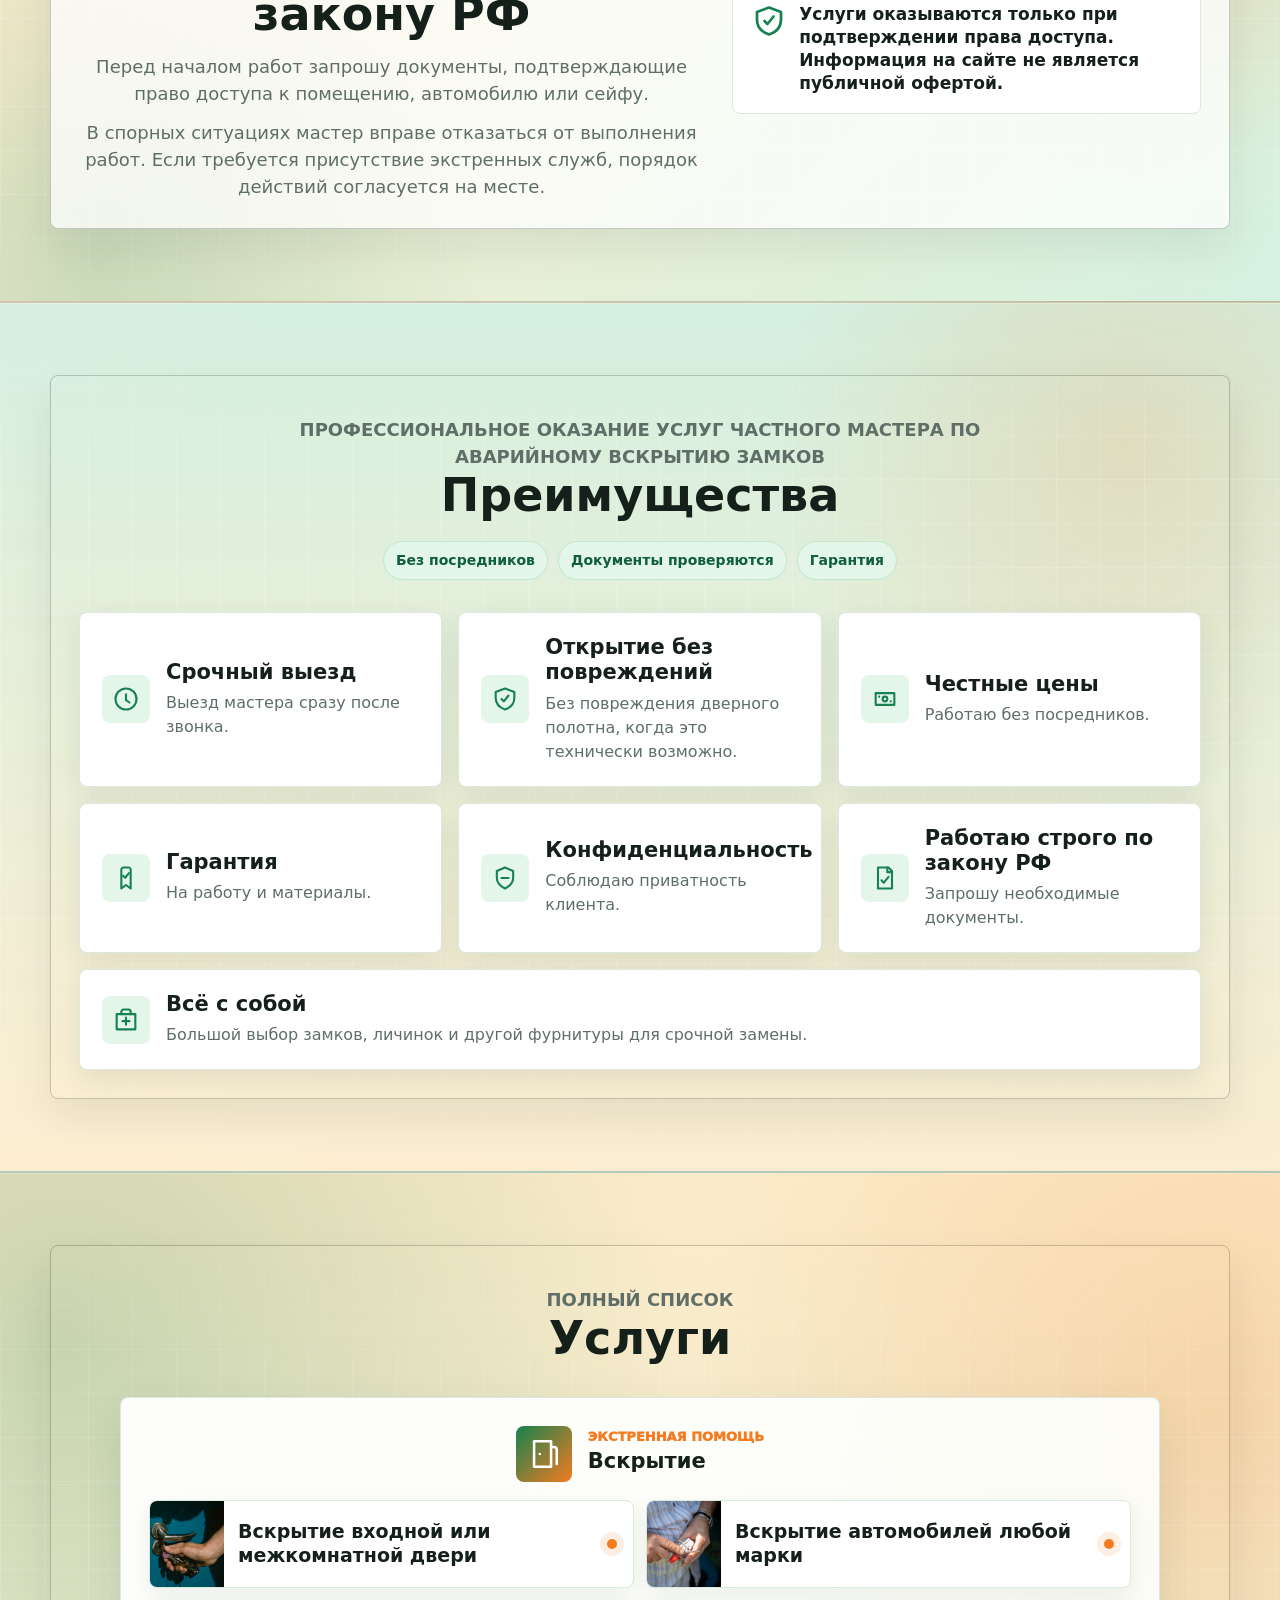
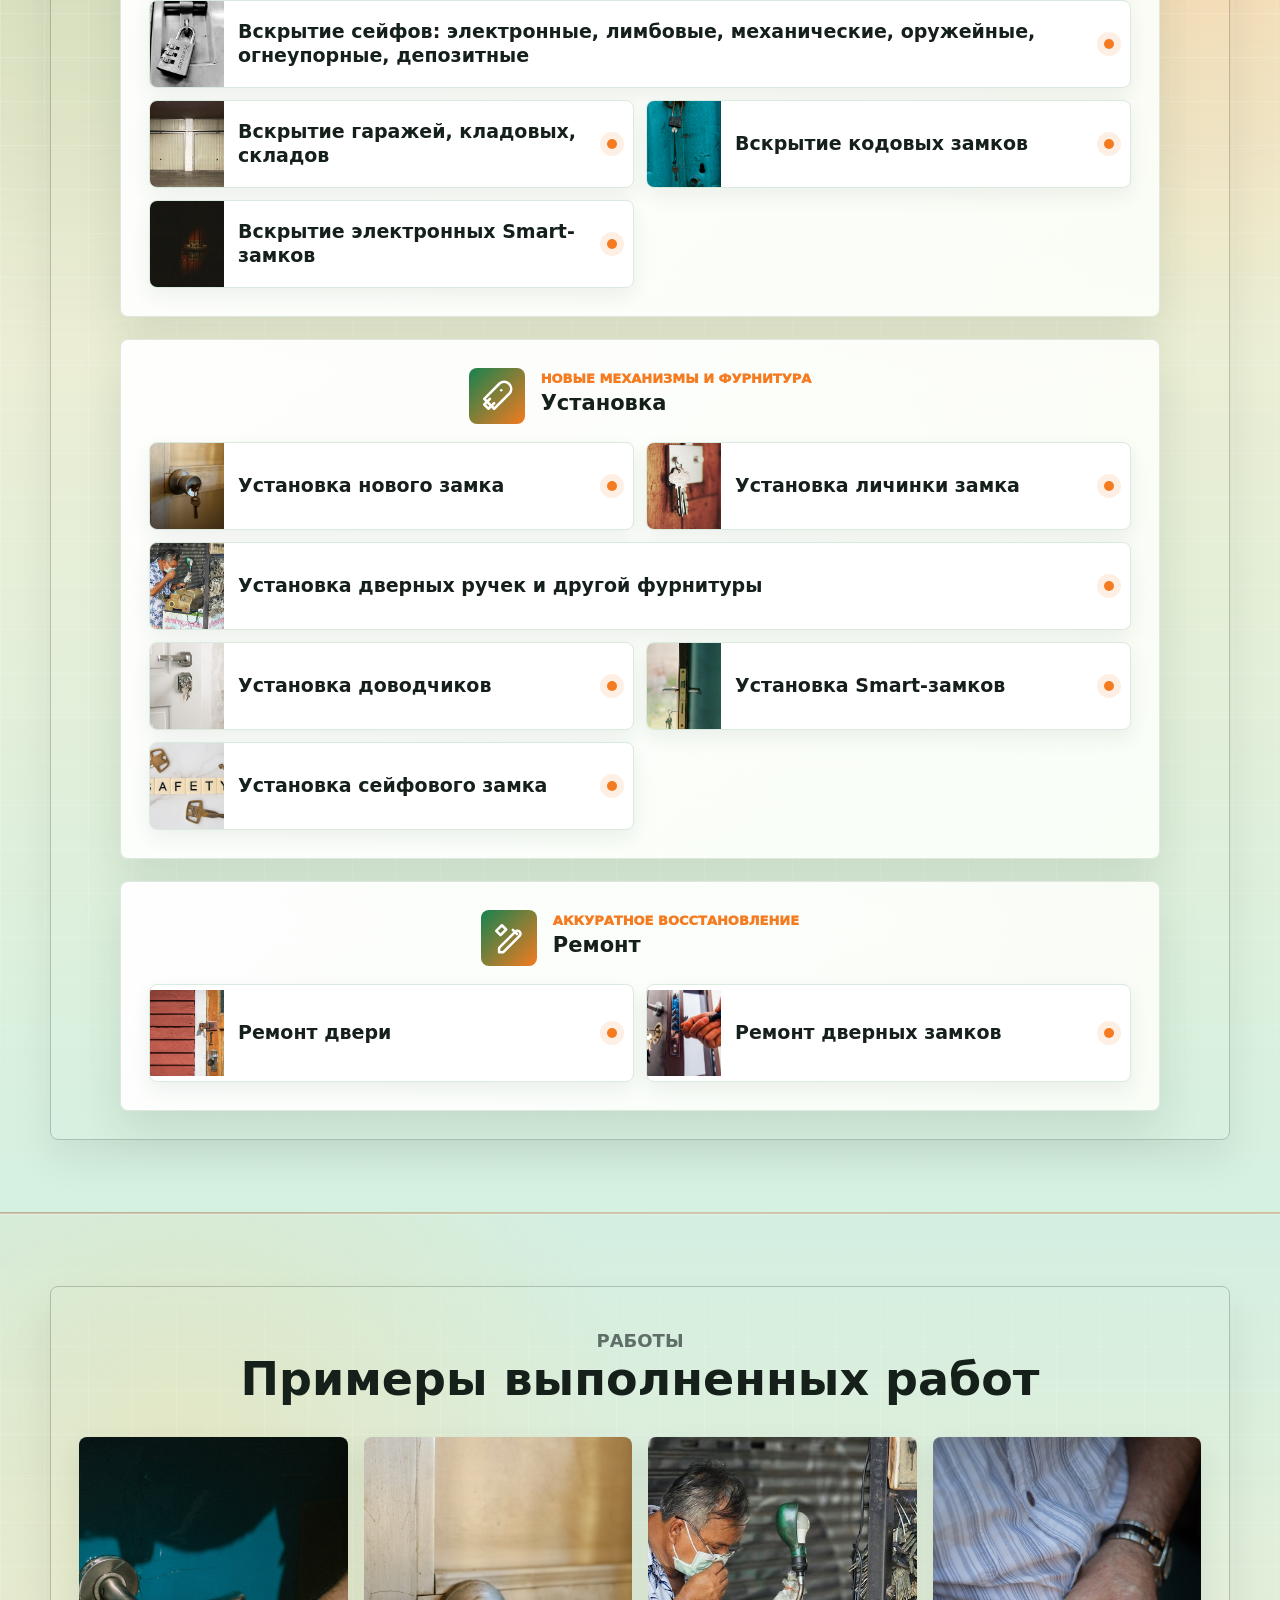
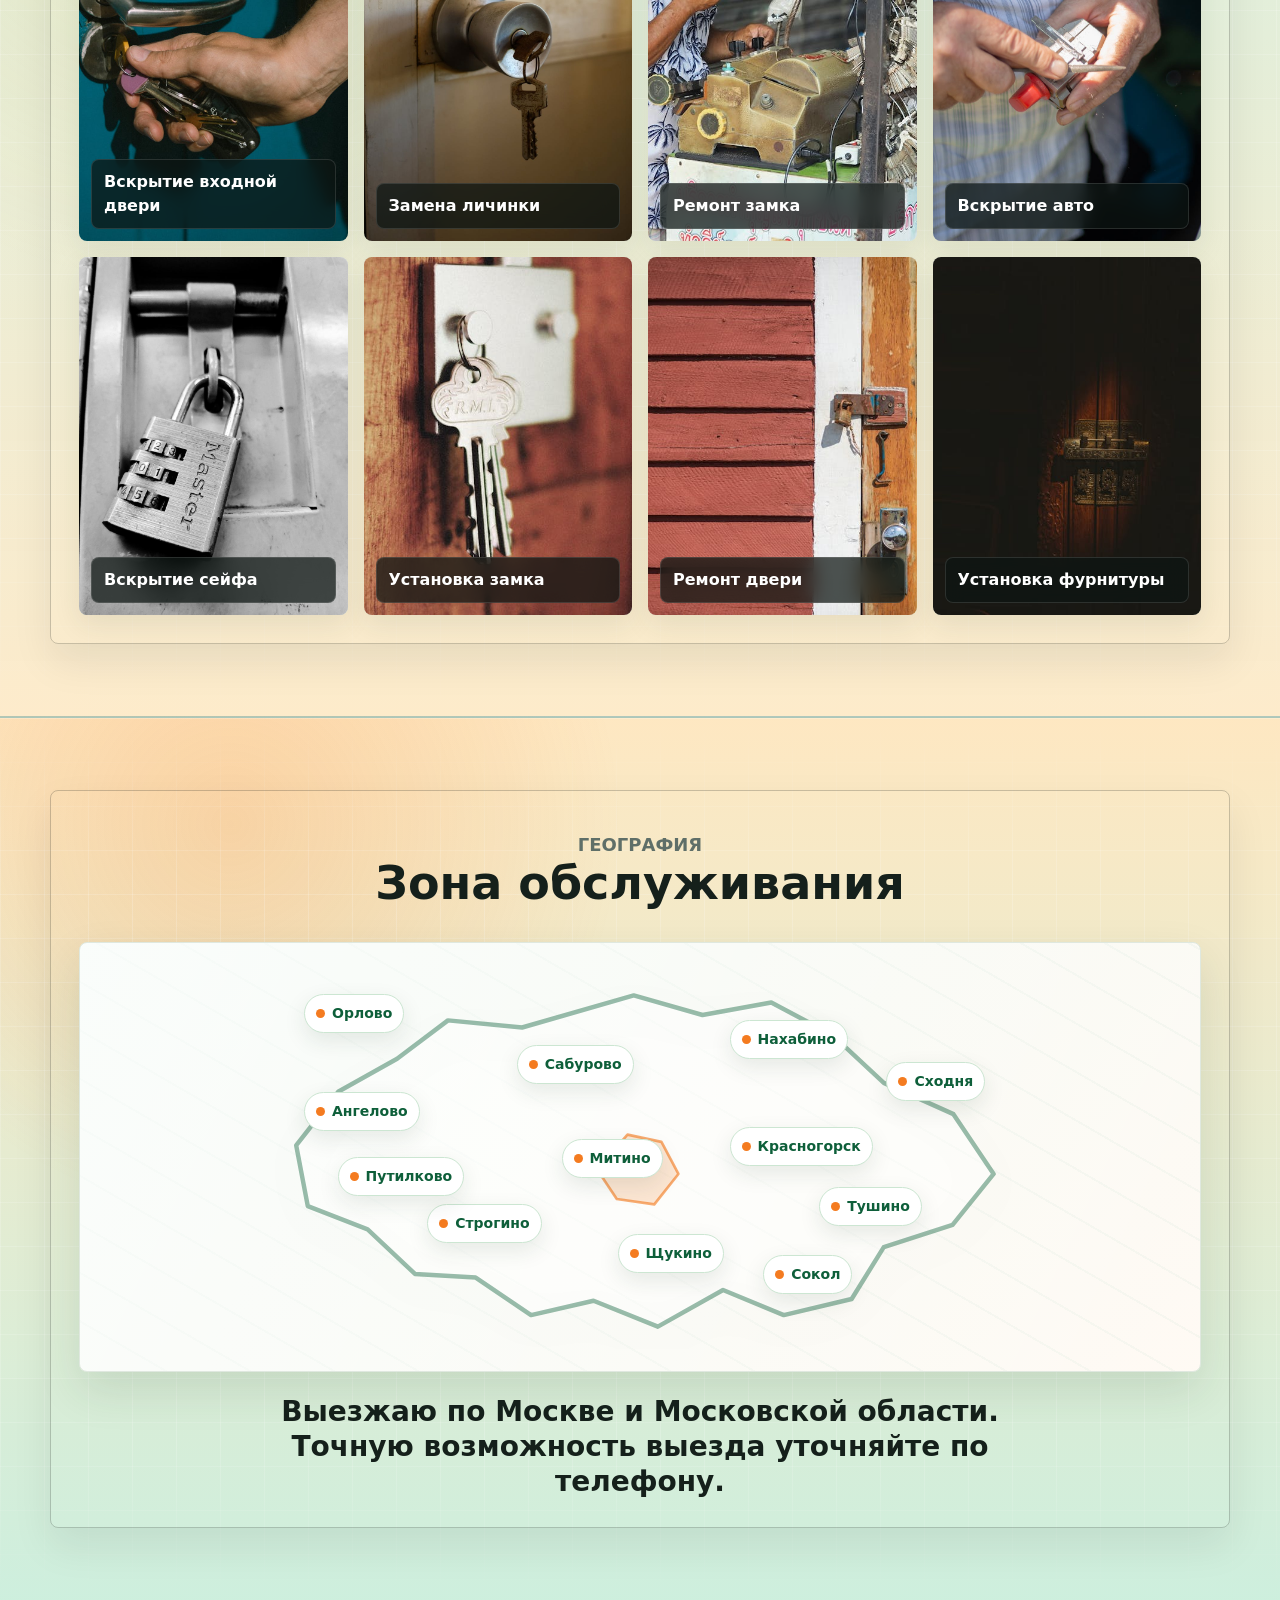
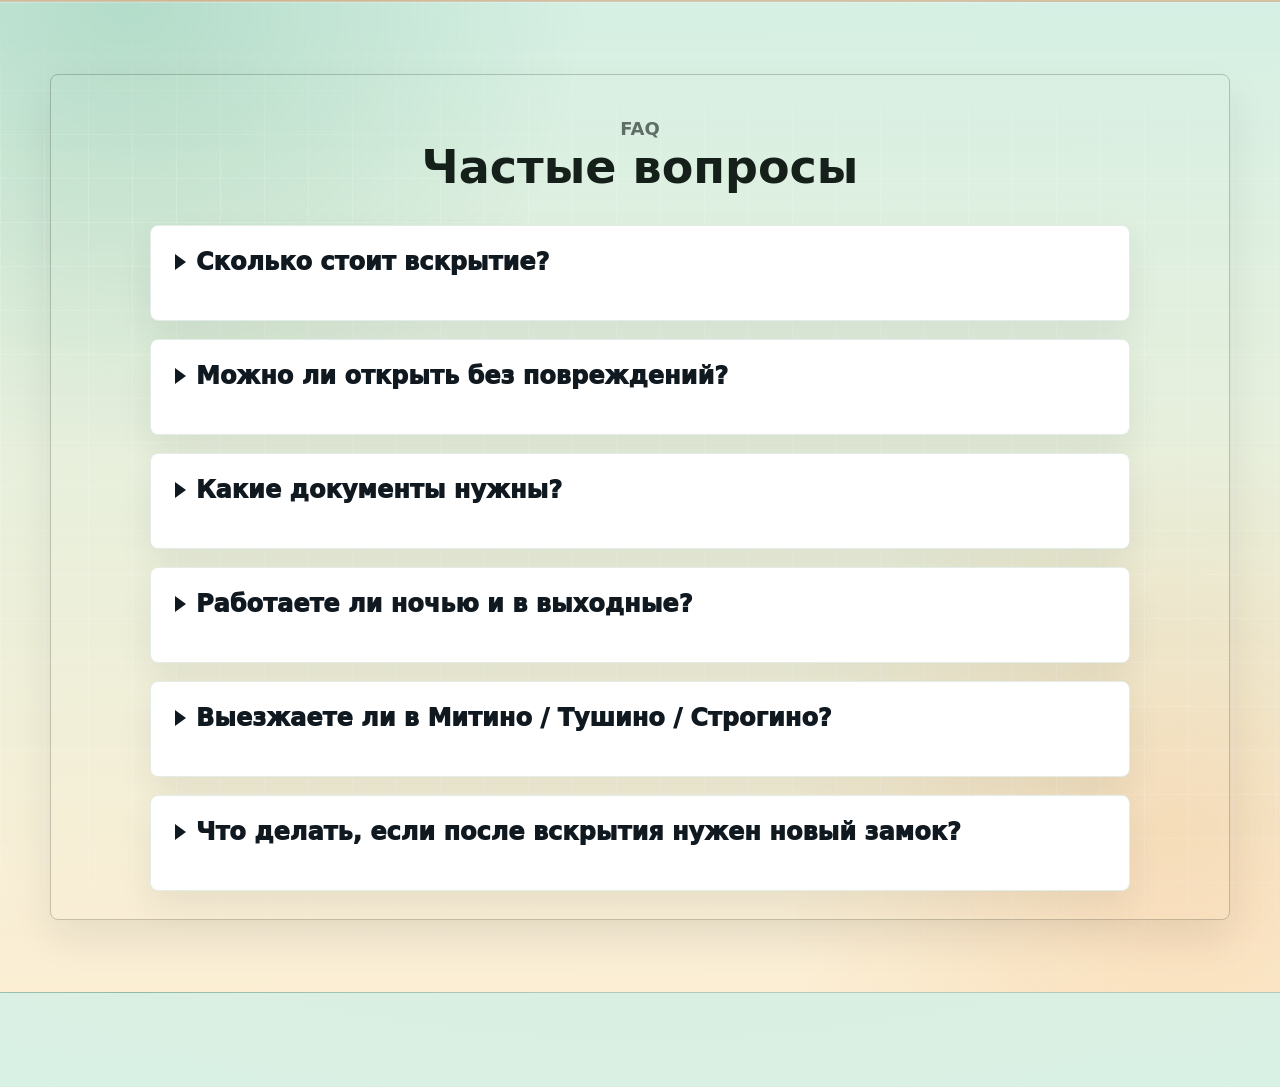
==== commit e102d1dc: "Логотип" ====
--- a/index.html
+++ b/index.html
@@ -21,7 +21,15 @@
     <div class="site-header__inner container">
       <a class="brand" href="#main" aria-label="Аварийное вскрытие замков">
         <span class="brand__mark" aria-hidden="true">
-          <svg viewBox="0 0 24 24"><path d="M7 10V8a5 5 0 0 1 10 0v2"/><rect x="5" y="10" width="14" height="10" rx="2"/><path d="M12 14v2"/></svg>
+          <svg viewBox="0 0 64 64">
+            <path class="logo-shackle" d="M20 28v-7a12 12 0 0 1 24 0v7"/>
+            <rect class="logo-body" x="15" y="27" width="34" height="31" rx="7"/>
+            <path class="logo-keyhole" d="M32 39v8"/>
+            <circle class="logo-keyhole" cx="32" cy="37" r="3"/>
+            <path class="logo-pick" d="M11 51 50 12"/>
+            <path class="logo-pick" d="m44 12 6 6 5-5"/>
+            <path class="logo-spark" d="M51 31h7M54.5 27.5v7"/>
+          </svg>
         </span>
       </a>
       <div class="header-contact">
--- a/css/style.css
+++ b/css/style.css
@@ -22,10 +22,12 @@
 
 html {
   scroll-behavior: smooth;
+  overflow-x: hidden;
 }
 
 body {
   margin: 0;
+  overflow-x: hidden;
   color: var(--text);
   background:
     radial-gradient(circle at 12% 18%, rgba(244, 123, 32, 0.2), transparent 28%),
@@ -145,16 +147,45 @@
   height: 46px;
   color: #ffffff;
   background:
-    radial-gradient(circle at 30% 25%, rgba(255, 255, 255, 0.28), transparent 32%),
-    linear-gradient(135deg, #0f8b52, #0d5f3d);
+    radial-gradient(circle at 28% 24%, rgba(255, 255, 255, 0.38), transparent 30%),
+    radial-gradient(circle at 80% 78%, rgba(244, 123, 32, 0.32), transparent 34%),
+    linear-gradient(135deg, #10955a, #095335);
   border: 1px solid rgba(255, 255, 255, 0.38);
   border-radius: 14px;
-  box-shadow: 0 10px 24px rgba(13, 95, 61, 0.22);
+  box-shadow:
+    inset 0 1px 0 rgba(255, 255, 255, 0.32),
+    0 10px 24px rgba(13, 95, 61, 0.25);
 }
 
 .brand__mark svg {
-  width: 28px;
-  height: 28px;
+  width: 36px;
+  height: 36px;
+  overflow: visible;
+}
+
+.logo-shackle,
+.logo-body,
+.logo-keyhole {
+  stroke: #ffffff;
+}
+
+.logo-body {
+  fill: rgba(255, 255, 255, 0.1);
+}
+
+.logo-keyhole {
+  fill: none;
+  stroke-width: 3;
+}
+
+.logo-pick,
+.logo-spark {
+  stroke: #ff8a2a;
+  stroke-width: 4;
+}
+
+.logo-pick {
+  filter: drop-shadow(0 2px 4px rgba(0, 0, 0, 0.18));
 }
 
 .site-nav {
@@ -1007,29 +1038,49 @@
     white-space: normal;
   }
 
-  .brand span:last-child {
-    display: none;
-  }
-
   .site-header__inner {
-    grid-template-columns: 58px 1fr auto;
-    min-height: 64px;
-    gap: 10px;
+    display: flex;
+    align-items: center;
+    justify-content: space-between;
+    min-height: 74px;
+    gap: 8px;
   }
 
   .brand__mark {
+    display: grid;
     width: 50px;
     height: 50px;
   }
 
+  .brand {
+    position: static;
+    flex: 0 0 50px;
+    z-index: 2;
+  }
+
   .header-phone {
-    font-size: 22px;
+    position: static;
+    flex: 1 1 auto;
+    min-width: 0;
+    max-width: none;
+    overflow: hidden;
+    font-size: 16px;
     line-height: 1;
+    text-align: center;
+    text-overflow: ellipsis;
+    white-space: nowrap;
+  }
+
+  .header-messengers {
+    position: static;
+    flex: 0 0 auto;
+    z-index: 2;
+    gap: 6px;
   }
 
   .header-messengers a {
-    width: 42px;
-    height: 42px;
+    width: 46px;
+    height: 46px;
   }
 
   .header-messengers img {
@@ -1056,8 +1107,15 @@
     gap: 8px;
     min-height: 78px;
     padding: 12px;
-    font-size: 15px;
+    font-size: 13px;
     line-height: 1.25;
+    min-width: 0;
+  }
+
+  .question-card > span:last-child {
+    min-width: 0;
+    overflow-wrap: break-word;
+    hyphens: auto;
   }
 
   .question-icon {
@@ -1114,7 +1172,7 @@
   .works-grid,
   .advantages__grid {
     grid-template-columns: repeat(3, minmax(0, 1fr));
-    gap: 8px;
+    gap: 6px;
   }
 
   .service-item img {
@@ -1168,28 +1226,34 @@
 
   .advantage-card {
     grid-template-columns: 1fr;
-    place-items: center;
-    gap: 8px;
-    padding: 10px 8px;
+    place-items: center stretch;
+    gap: 7px;
+    min-width: 0;
+    padding: 10px 6px;
     text-align: center;
-    min-width: 0;
   }
 
   .advantage-card svg {
-    width: 40px;
-    height: 40px;
+    width: 34px;
+    height: 34px;
     margin-inline: auto;
   }
 
   .advantage-card h3 {
-    font-size: 13px;
+    width: 100%;
+    margin-bottom: 4px;
+    font-size: 11px;
+    line-height: 1.15;
     overflow-wrap: anywhere;
+    word-break: normal;
   }
 
   .advantage-card p {
-    font-size: 11px;
-    line-height: 1.25;
+    width: 100%;
+    font-size: 9px;
+    line-height: 1.2;
     overflow-wrap: anywhere;
+    word-break: normal;
   }
 
   .work-card {
@@ -1210,32 +1274,28 @@
   }
 
   .map-card {
-    min-height: 520px;
+    min-height: 0;
+    aspect-ratio: 16 / 10;
   }
 
   .map-card__region {
-    inset: 28px 12px;
-    width: calc(100% - 24px);
-    height: calc(100% - 56px);
+    inset: 16px;
+    width: calc(100% - 32px);
+    height: calc(100% - 32px);
   }
 
   .map-card__pin {
-    padding: 7px 9px;
-    font-size: 12px;
-  }
-
-  .map-card__pin--or { top: 8%; left: 8%; }
-  .map-card__pin--sa { top: 15%; left: 42%; }
-  .map-card__pin--na { top: 24%; left: 10%; }
-  .map-card__pin--an { top: 31%; left: 48%; }
-  .map-card__pin--mi { top: 41%; left: 18%; }
-  .map-card__pin--kr { top: 48%; left: 52%; }
-  .map-card__pin--sh { top: 57%; left: 12%; }
-  .map-card__pin--st { top: 64%; left: 48%; }
-  .map-card__pin--sc { top: 73%; left: 10%; }
-  .map-card__pin--so { top: 78%; left: 52%; }
-  .map-card__pin--tu { top: 87%; left: 18%; }
-  .map-card__pin--pu { top: 90%; left: 56%; }
+    gap: 4px;
+    padding: 5px 7px;
+    font-size: 9px;
+    line-height: 1;
+    box-shadow: 0 5px 14px rgba(34, 54, 43, 0.1);
+  }
+
+  .map-card__pin::before {
+    width: 7px;
+    height: 7px;
+  }
 
   .bottom-contact {
     right: 10px;
@@ -1255,6 +1315,22 @@
   }
 }
 
+@media (max-width: 420px) {
+  .header-phone {
+    font-size: 15px;
+  }
+
+  .brand__mark {
+    width: 46px;
+    height: 46px;
+  }
+
+  .header-messengers a {
+    width: 44px;
+    height: 44px;
+  }
+}
+
 @media (prefers-reduced-motion: reduce) {
   html {
     scroll-behavior: auto;
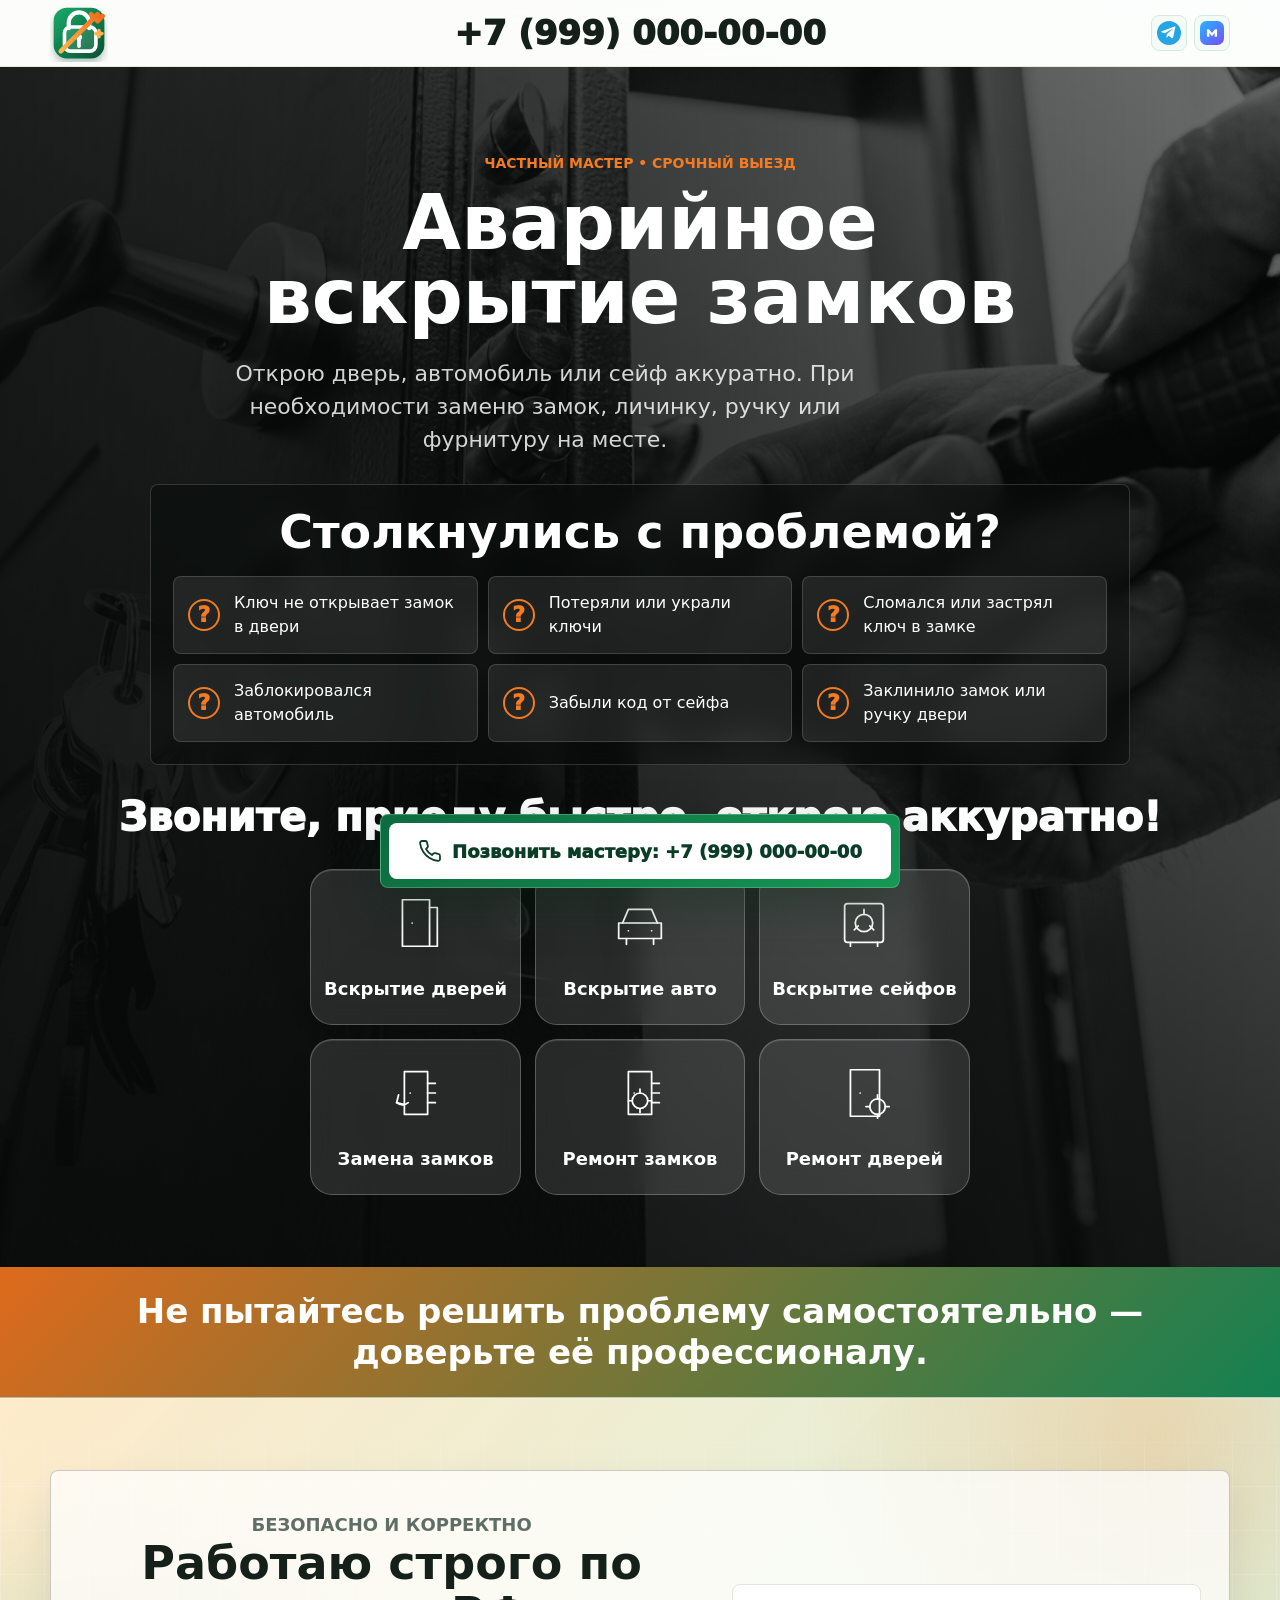
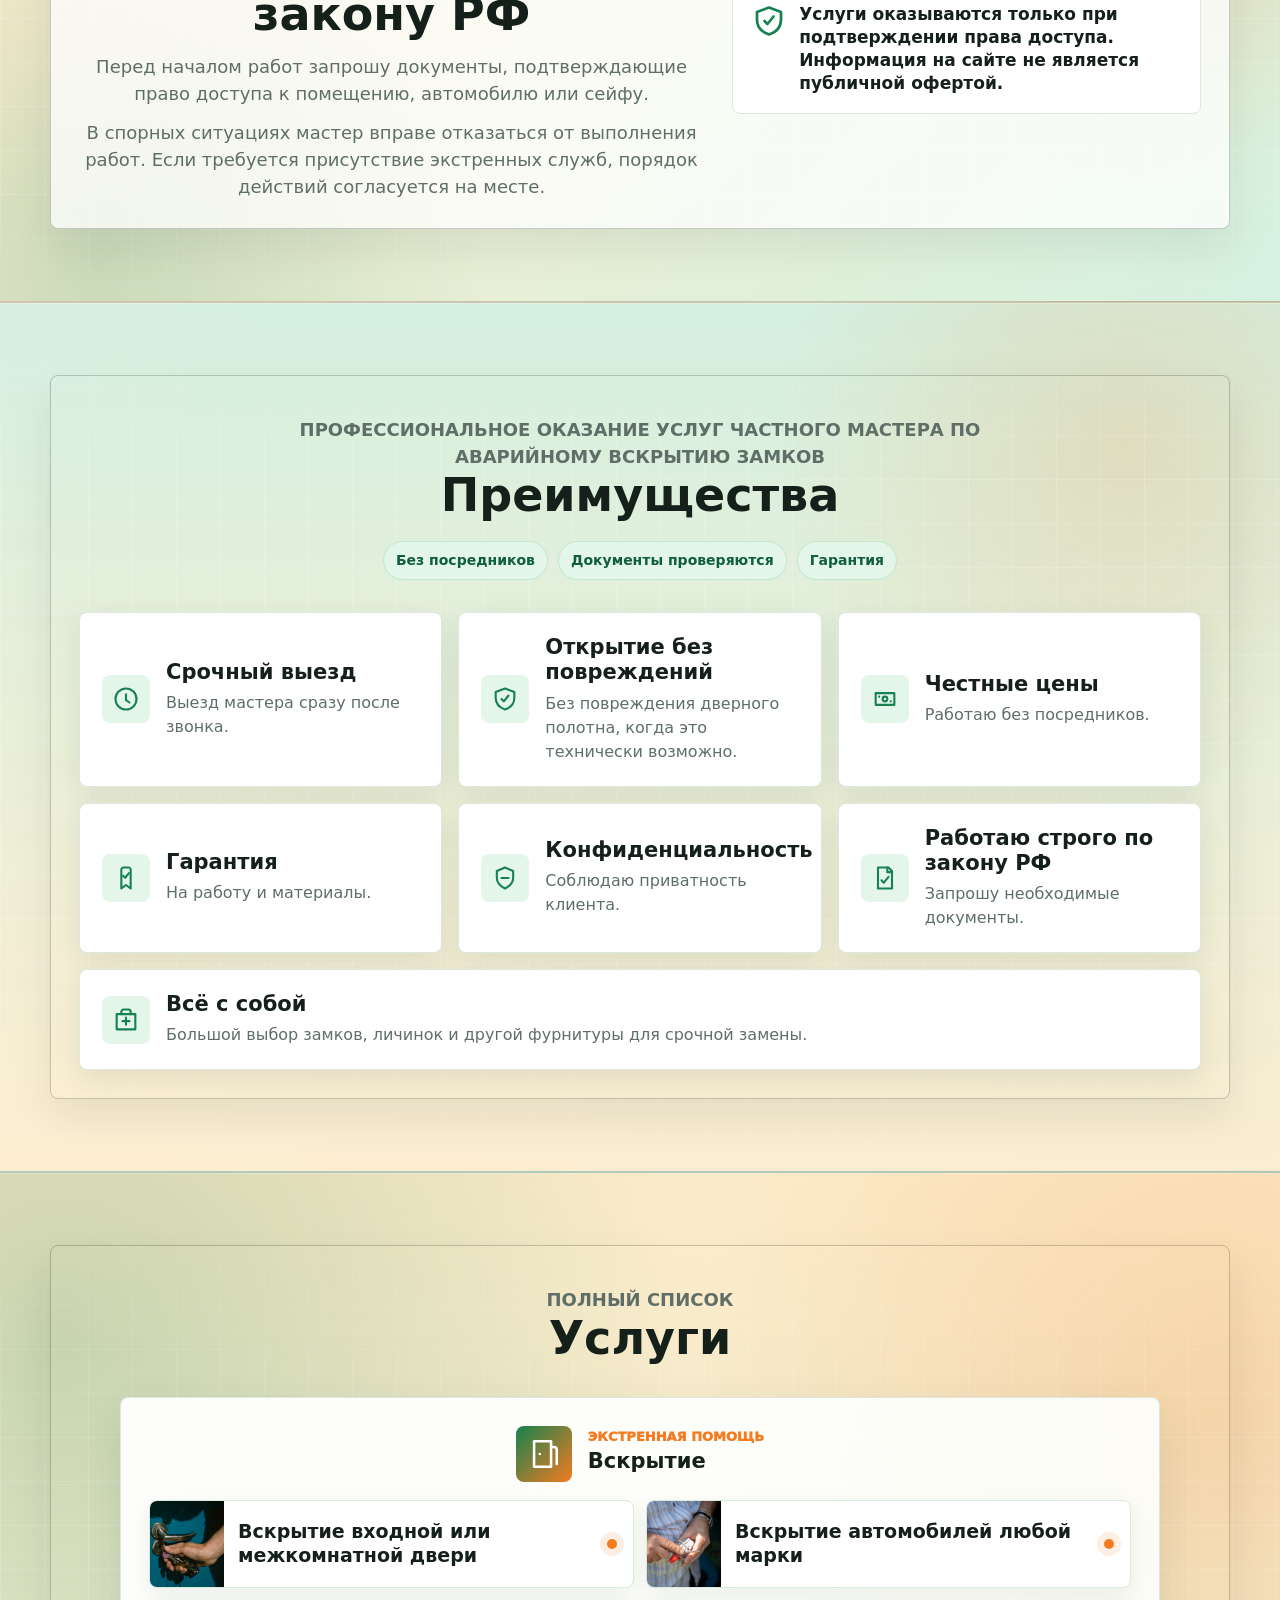
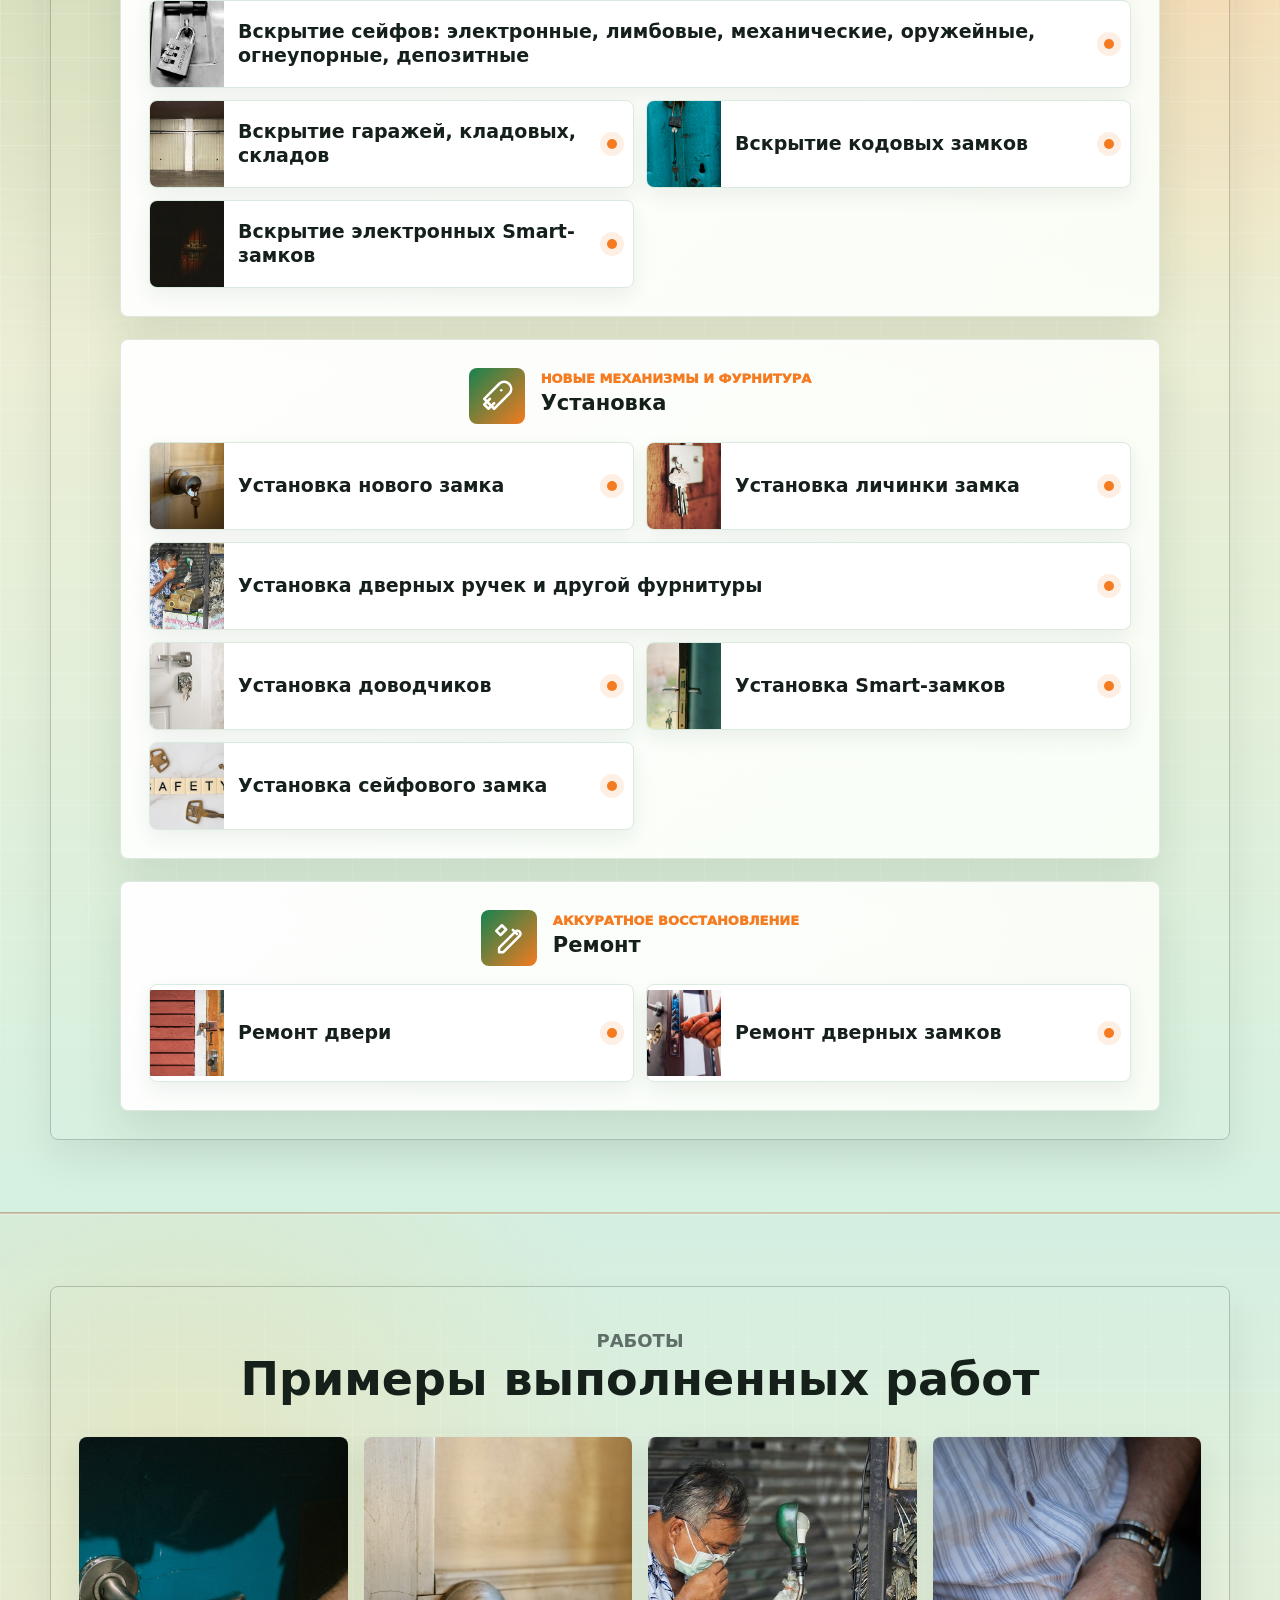
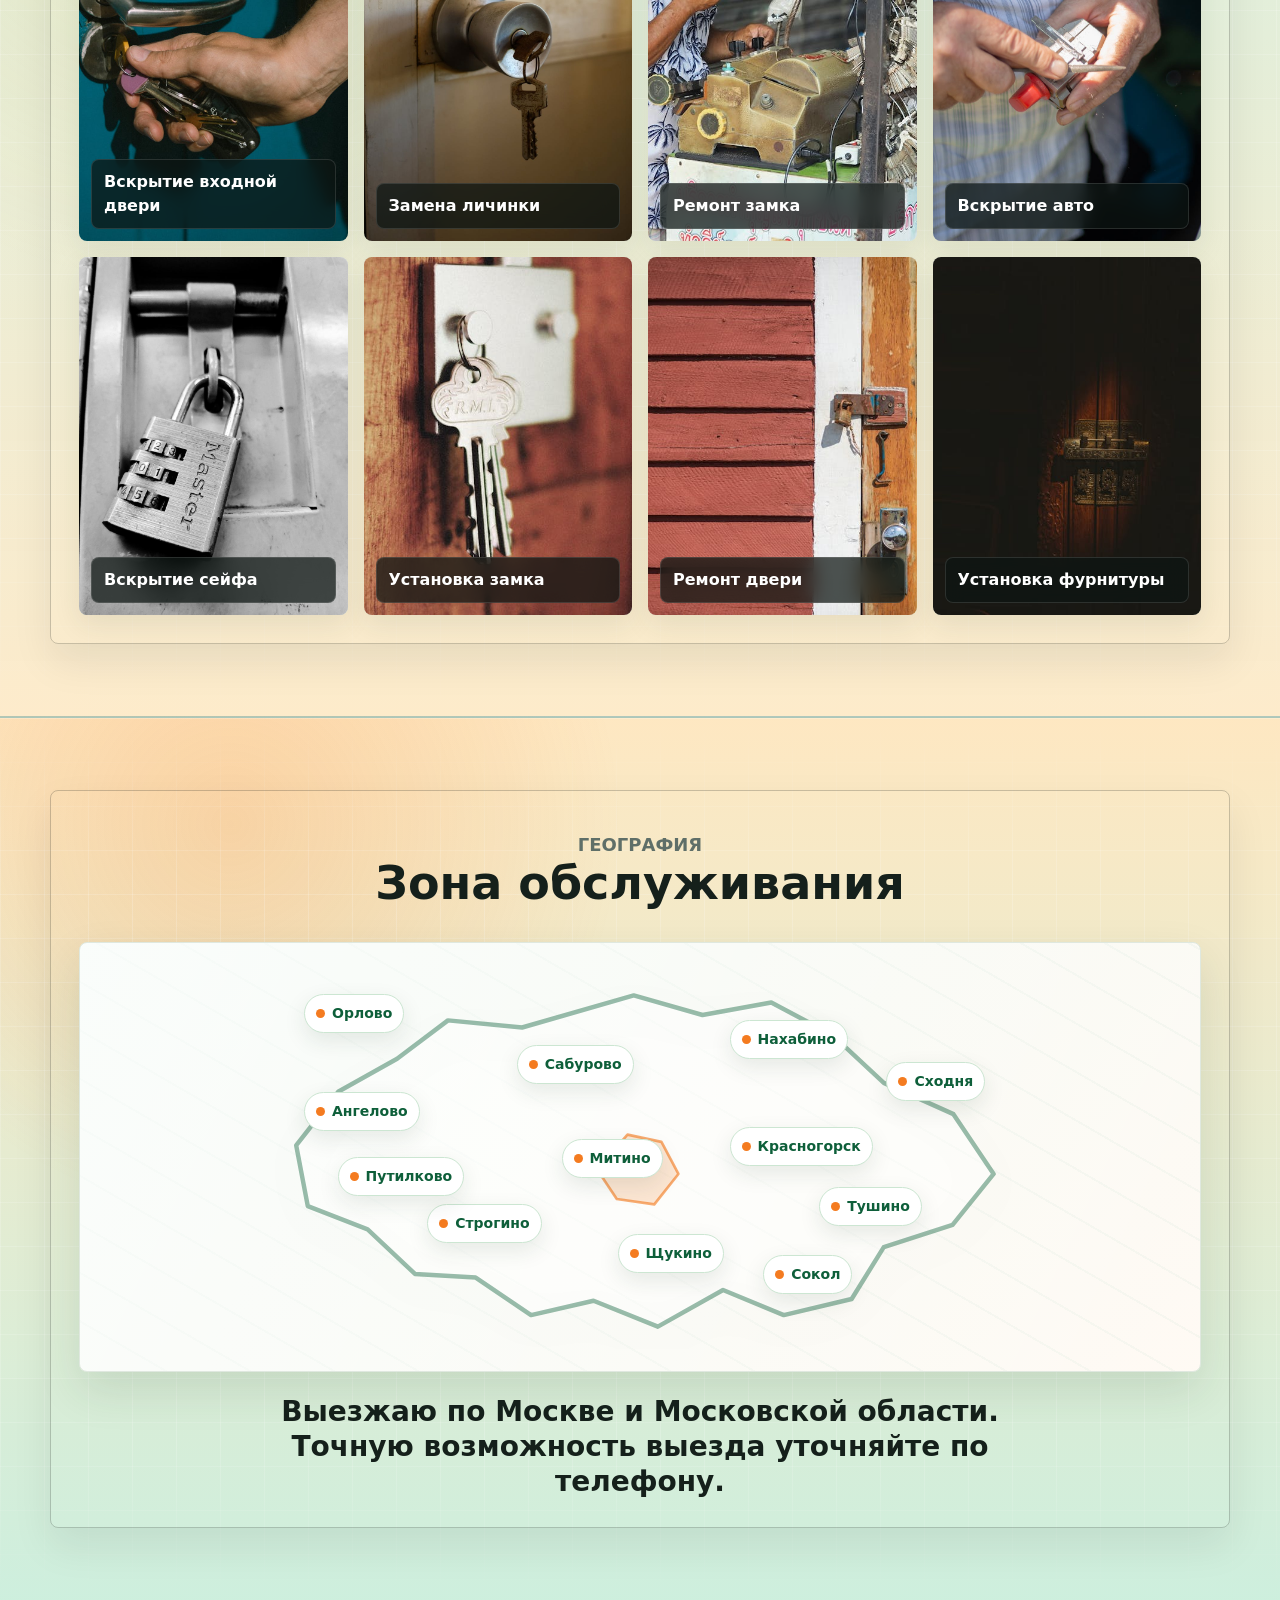
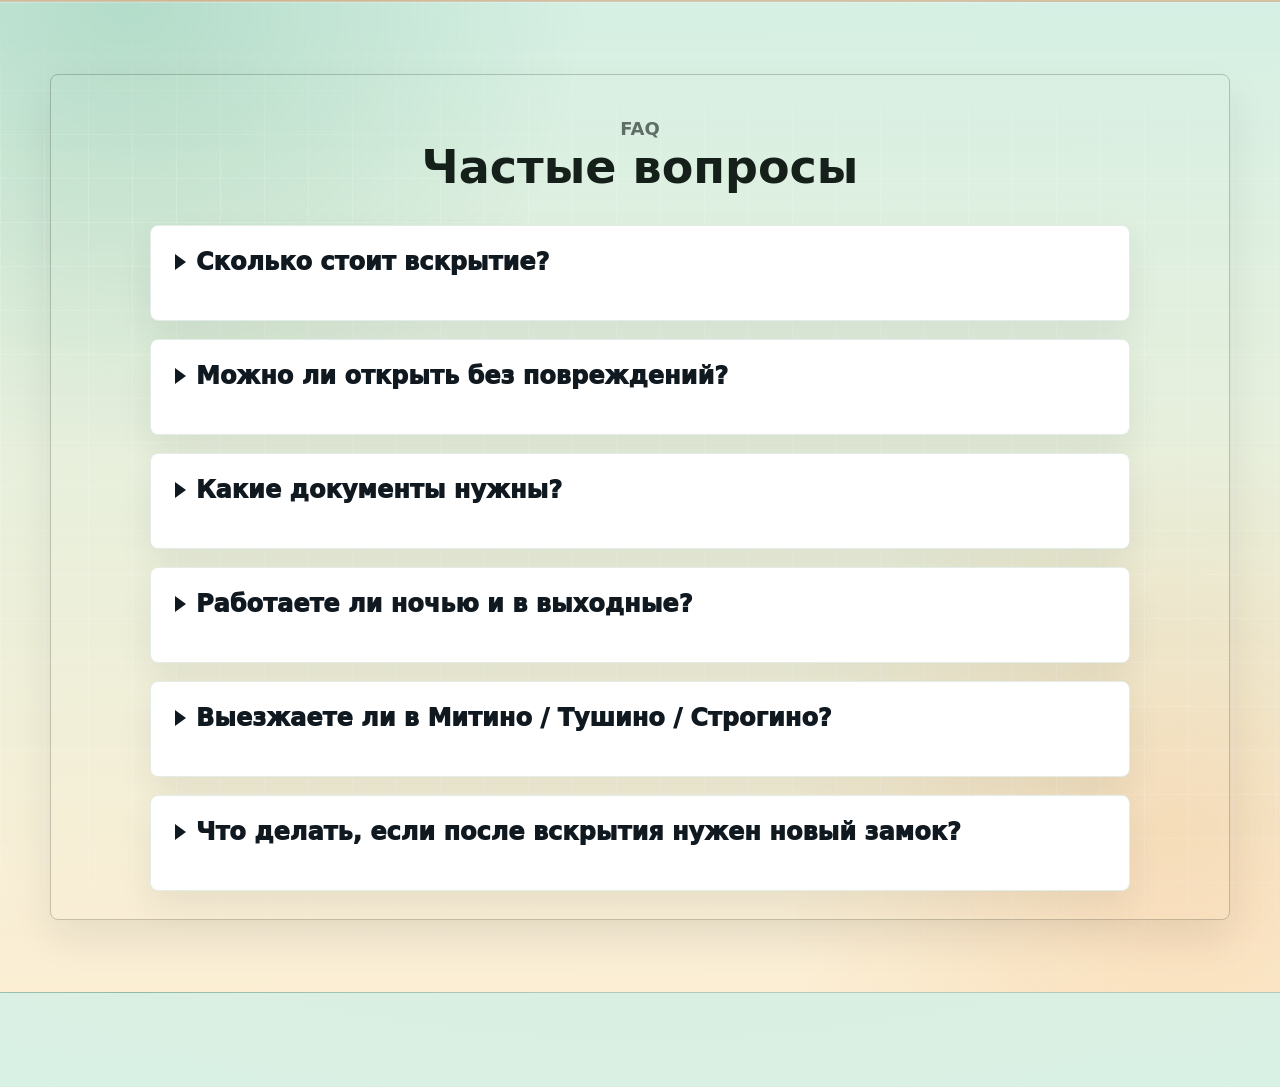
==== commit 966b776d: "Логотип_1" ====
--- a/index.html
+++ b/index.html
@@ -21,15 +21,7 @@
     <div class="site-header__inner container">
       <a class="brand" href="#main" aria-label="Аварийное вскрытие замков">
         <span class="brand__mark" aria-hidden="true">
-          <svg viewBox="0 0 64 64">
-            <path class="logo-shackle" d="M20 28v-7a12 12 0 0 1 24 0v7"/>
-            <rect class="logo-body" x="15" y="27" width="34" height="31" rx="7"/>
-            <path class="logo-keyhole" d="M32 39v8"/>
-            <circle class="logo-keyhole" cx="32" cy="37" r="3"/>
-            <path class="logo-pick" d="M11 51 50 12"/>
-            <path class="logo-pick" d="m44 12 6 6 5-5"/>
-            <path class="logo-spark" d="M51 31h7M54.5 27.5v7"/>
-          </svg>
+          <img src="img/logo-lockpick.svg" width="58" height="58" alt="">
         </span>
       </a>
       <div class="header-contact">
--- a/css/style.css
+++ b/css/style.css
@@ -143,49 +143,15 @@
 .brand__mark {
   display: grid;
   place-items: center;
-  width: 46px;
-  height: 46px;
-  color: #ffffff;
-  background:
-    radial-gradient(circle at 28% 24%, rgba(255, 255, 255, 0.38), transparent 30%),
-    radial-gradient(circle at 80% 78%, rgba(244, 123, 32, 0.32), transparent 34%),
-    linear-gradient(135deg, #10955a, #095335);
-  border: 1px solid rgba(255, 255, 255, 0.38);
-  border-radius: 14px;
-  box-shadow:
-    inset 0 1px 0 rgba(255, 255, 255, 0.32),
-    0 10px 24px rgba(13, 95, 61, 0.25);
-}
-
-.brand__mark svg {
-  width: 36px;
-  height: 36px;
-  overflow: visible;
-}
-
-.logo-shackle,
-.logo-body,
-.logo-keyhole {
-  stroke: #ffffff;
-}
-
-.logo-body {
-  fill: rgba(255, 255, 255, 0.1);
-}
-
-.logo-keyhole {
-  fill: none;
-  stroke-width: 3;
-}
-
-.logo-pick,
-.logo-spark {
-  stroke: #ff8a2a;
-  stroke-width: 4;
-}
-
-.logo-pick {
-  filter: drop-shadow(0 2px 4px rgba(0, 0, 0, 0.18));
+  width: 58px;
+  height: 58px;
+  flex: 0 0 auto;
+}
+
+.brand__mark img {
+  width: 58px;
+  height: 58px;
+  max-width: none;
 }
 
 .site-nav {
@@ -1048,13 +1014,18 @@
 
   .brand__mark {
     display: grid;
-    width: 50px;
-    height: 50px;
+    width: 58px;
+    height: 58px;
+  }
+
+  .brand__mark img {
+    width: 58px;
+    height: 58px;
   }
 
   .brand {
     position: static;
-    flex: 0 0 50px;
+    flex: 0 0 58px;
     z-index: 2;
   }
 
@@ -1321,8 +1292,13 @@
   }
 
   .brand__mark {
-    width: 46px;
-    height: 46px;
+    width: 52px;
+    height: 52px;
+  }
+
+  .brand__mark img {
+    width: 52px;
+    height: 52px;
   }
 
   .header-messengers a {
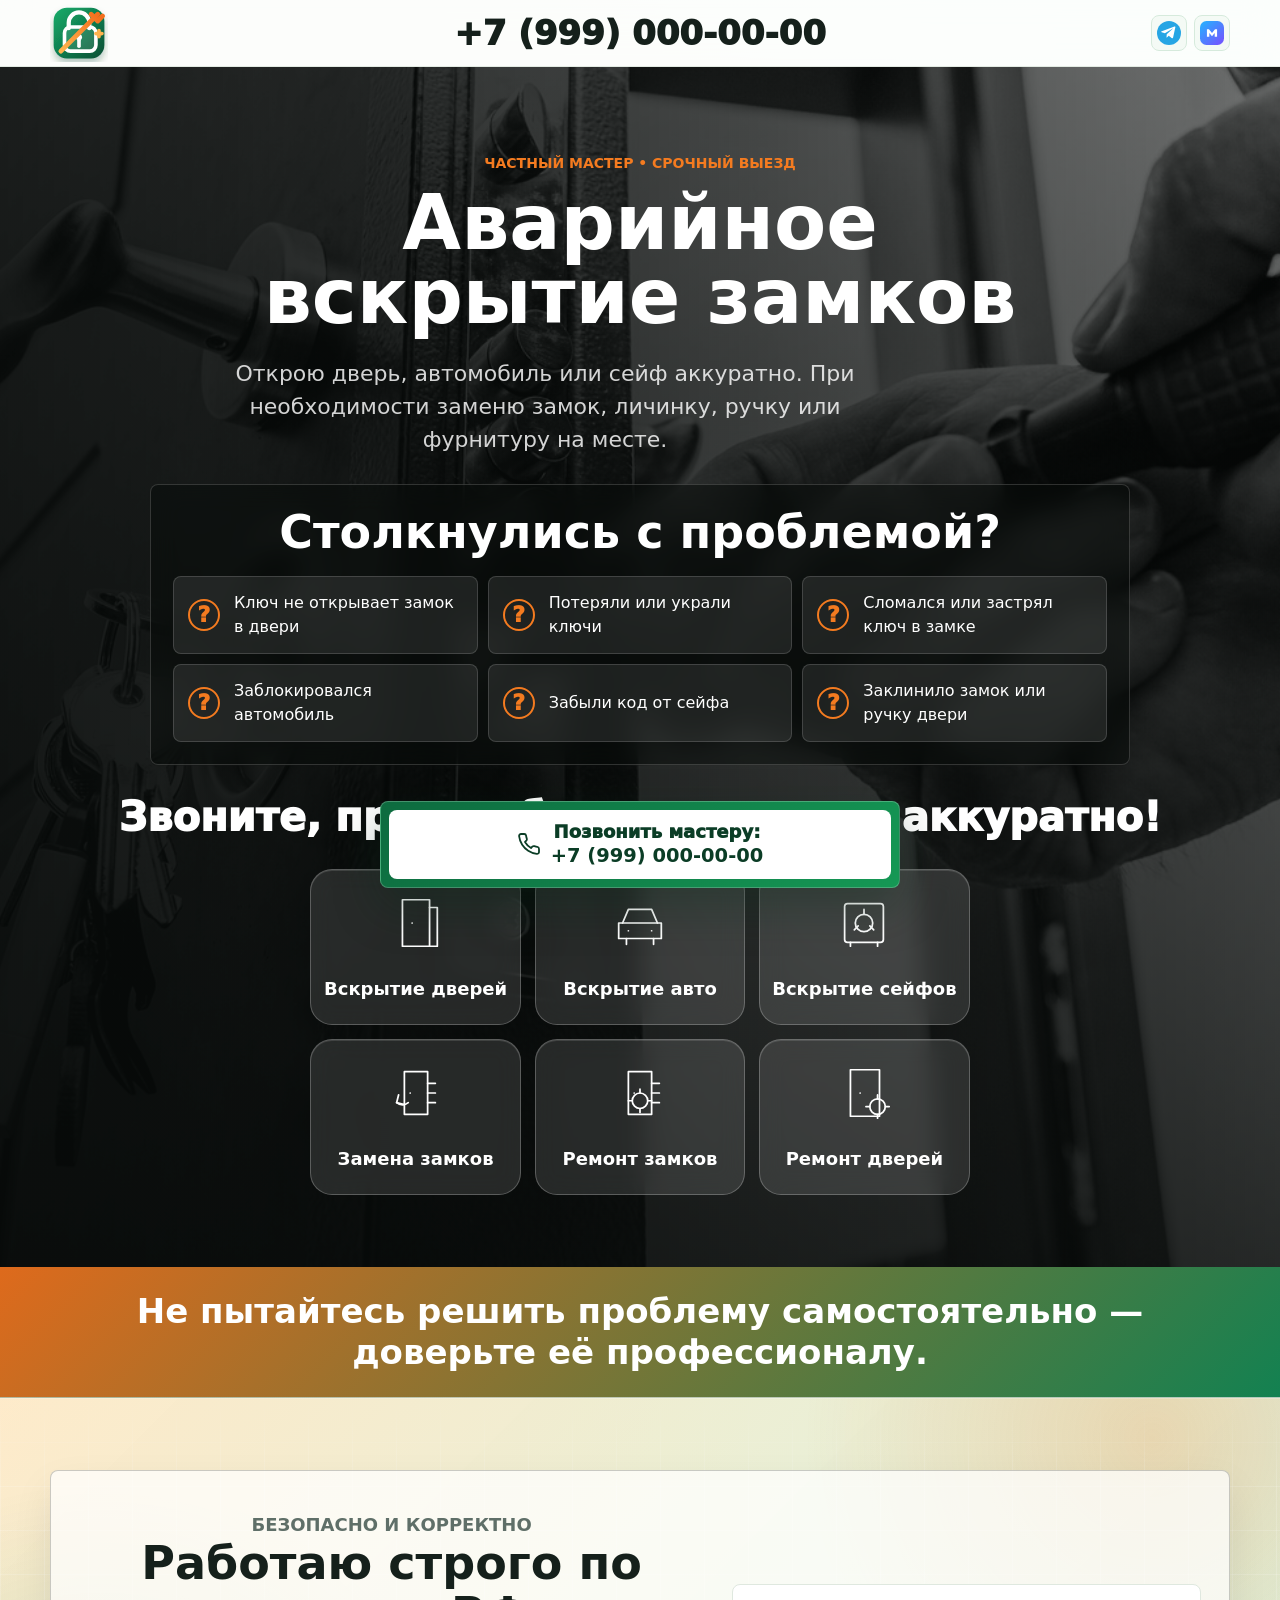
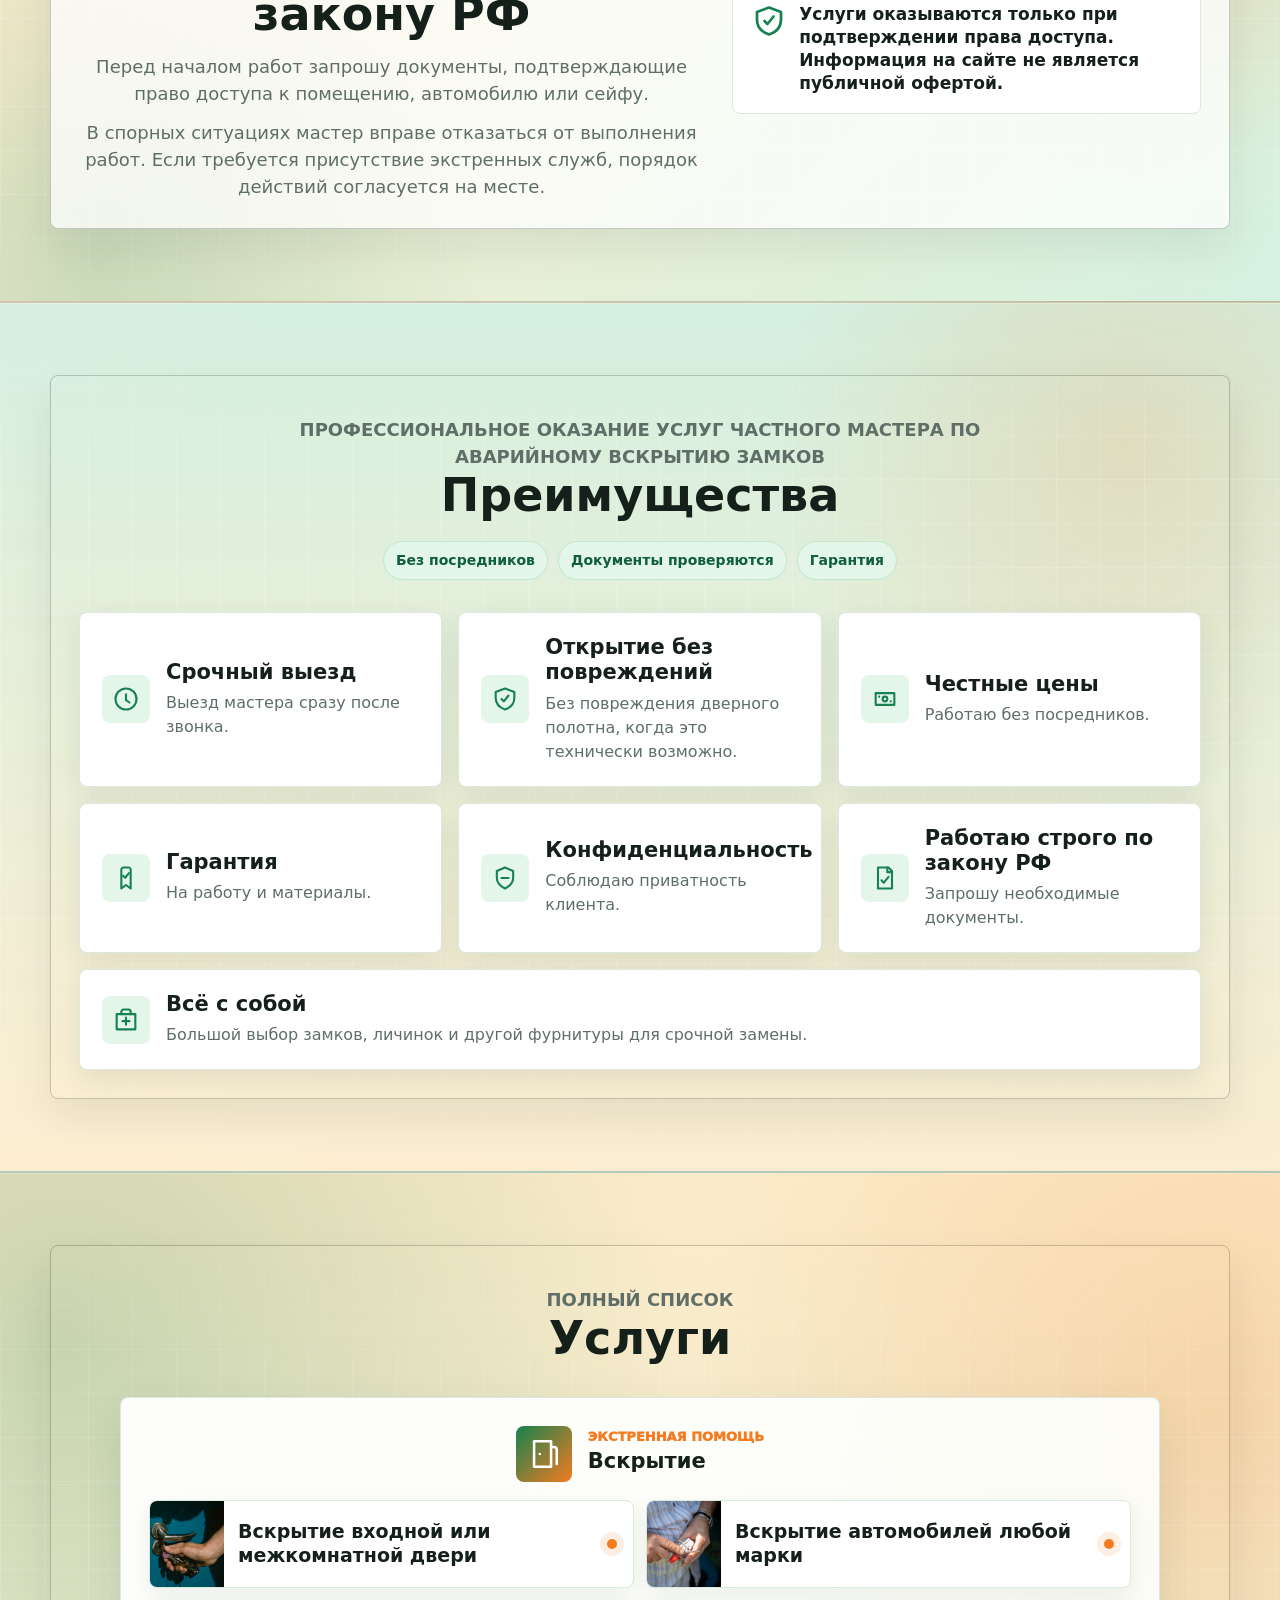
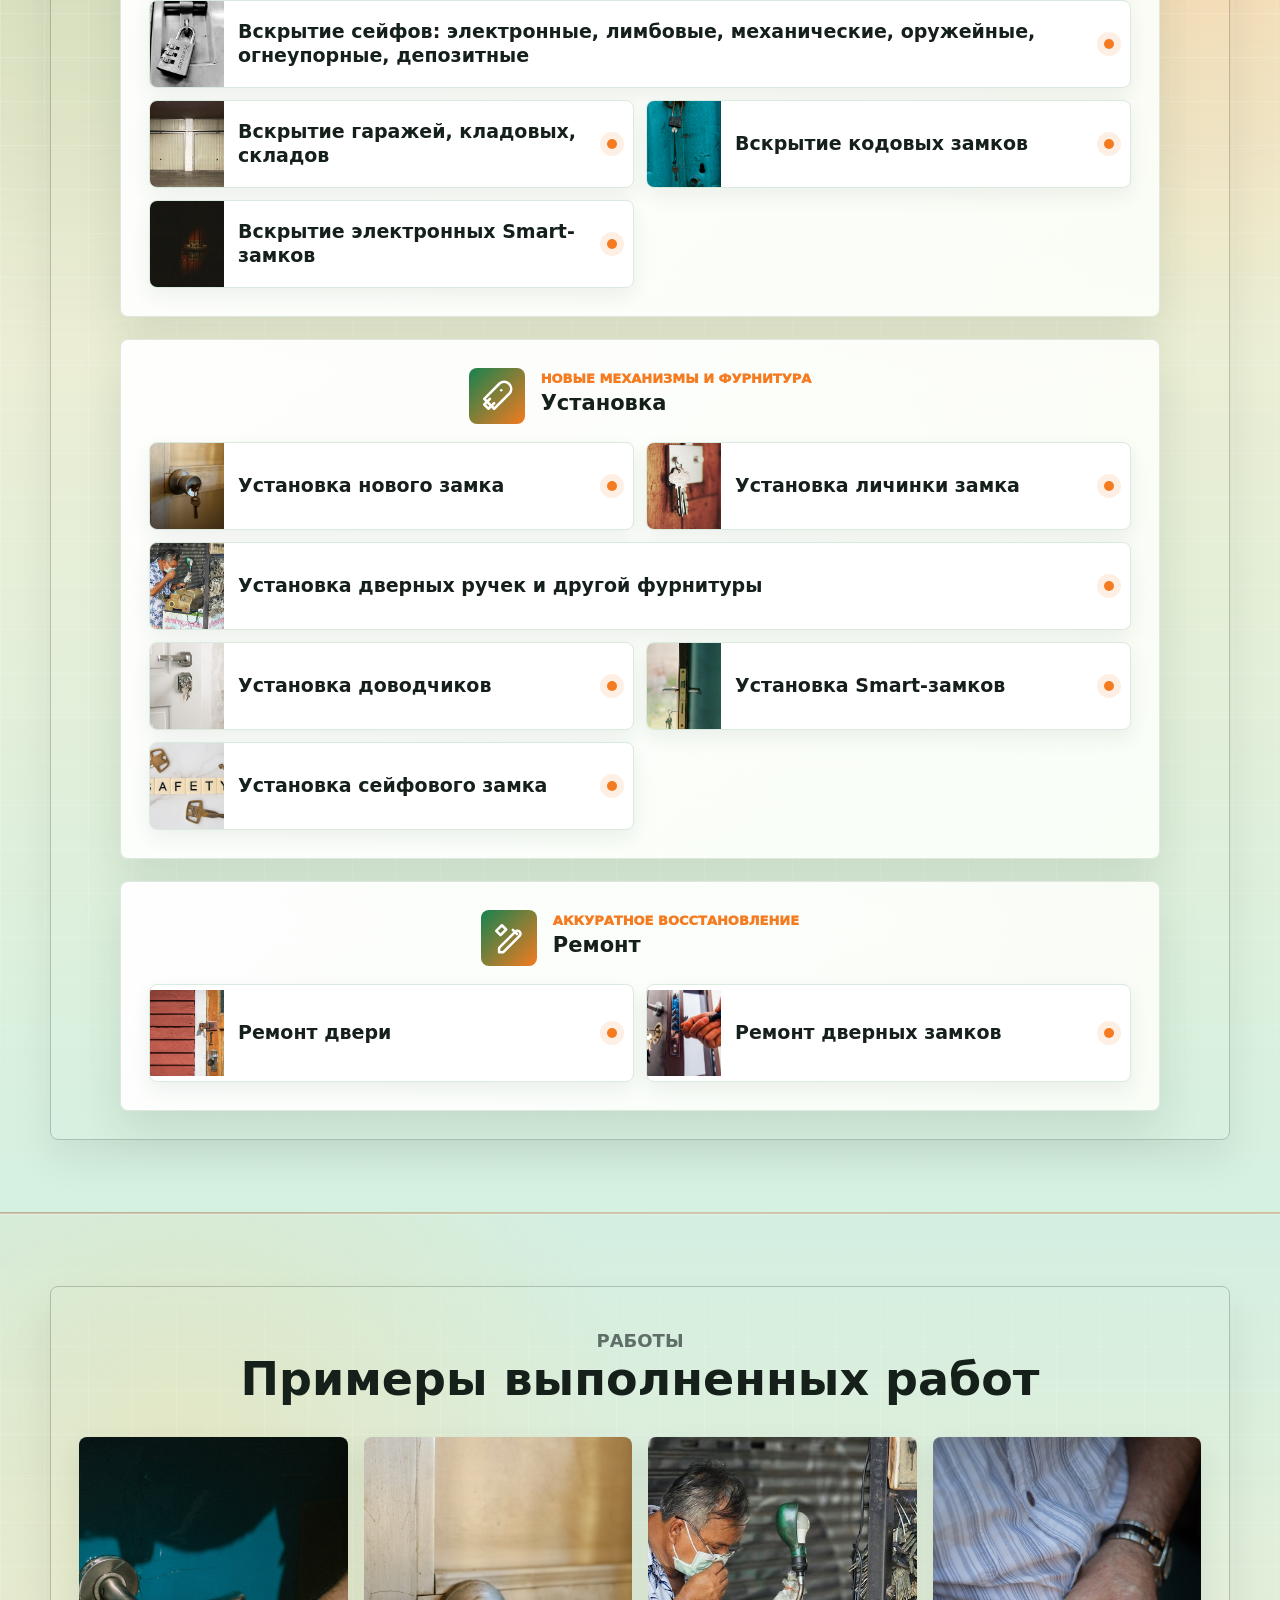
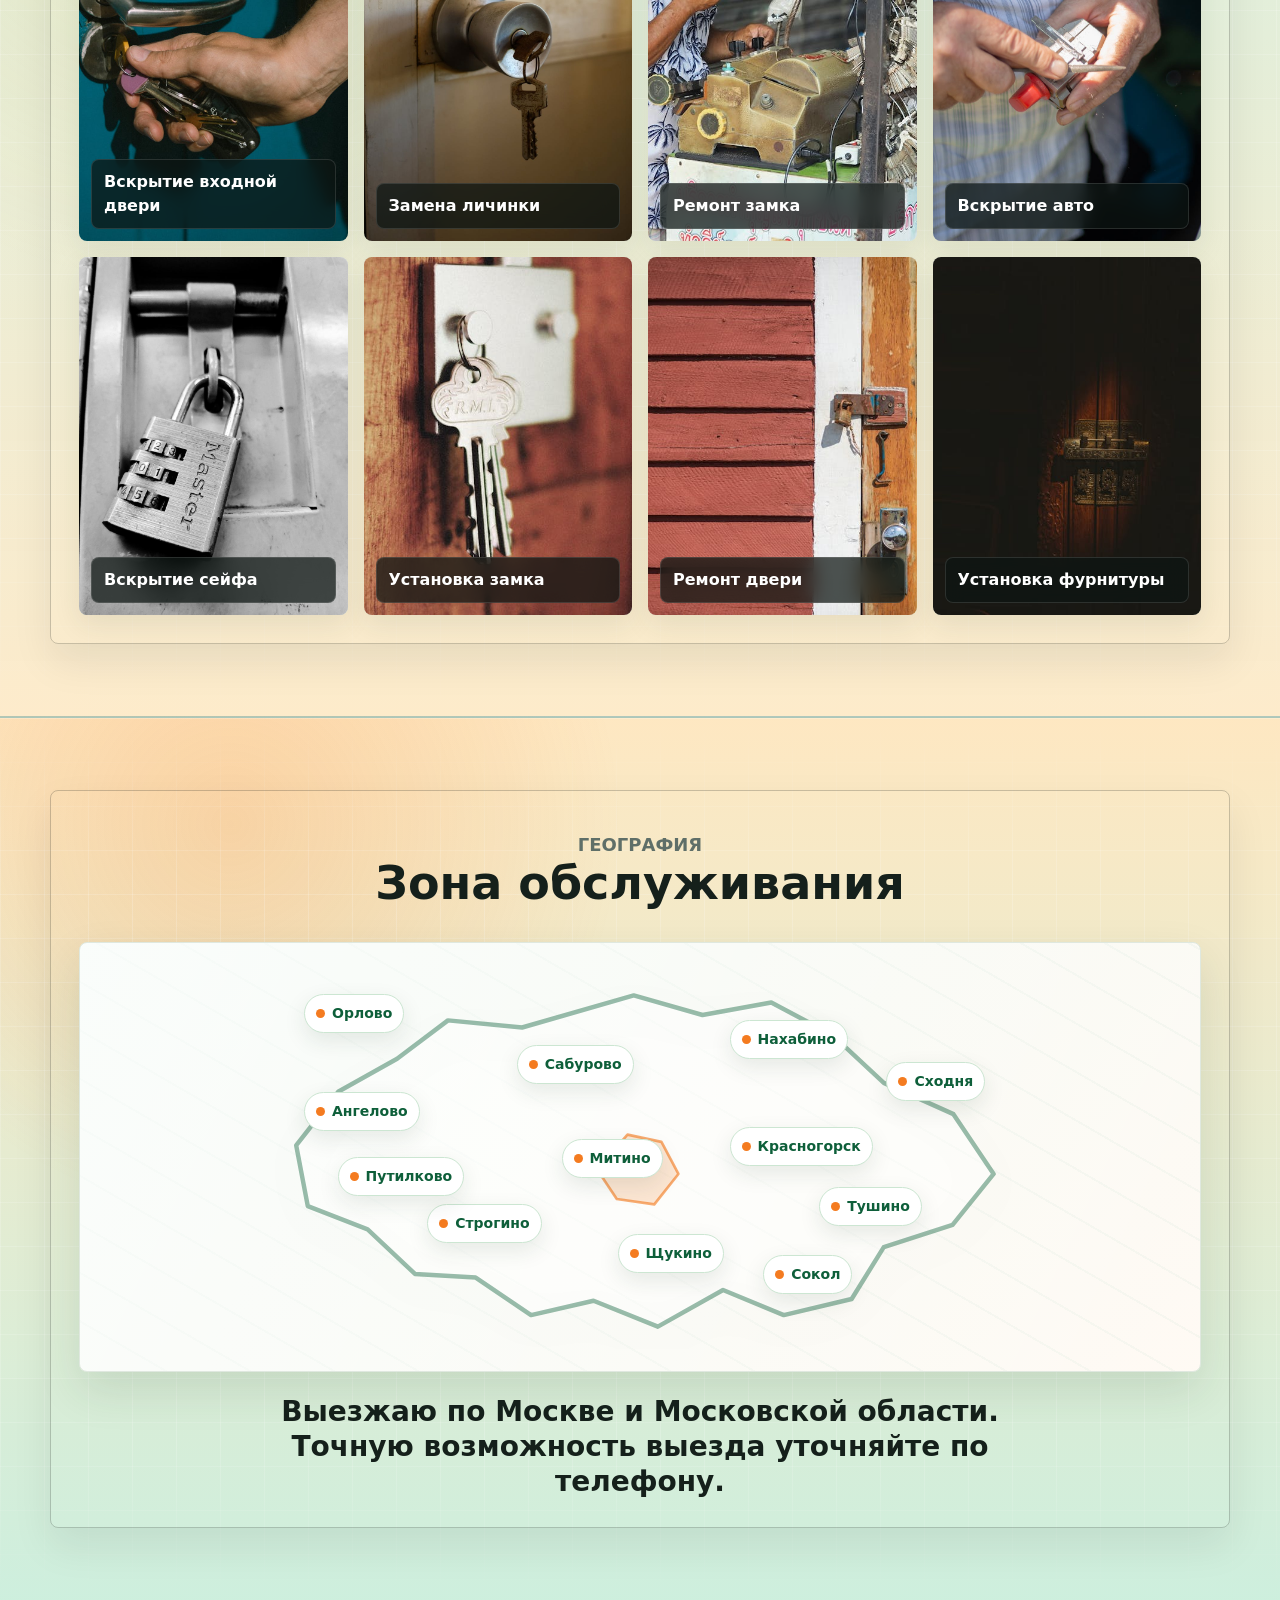
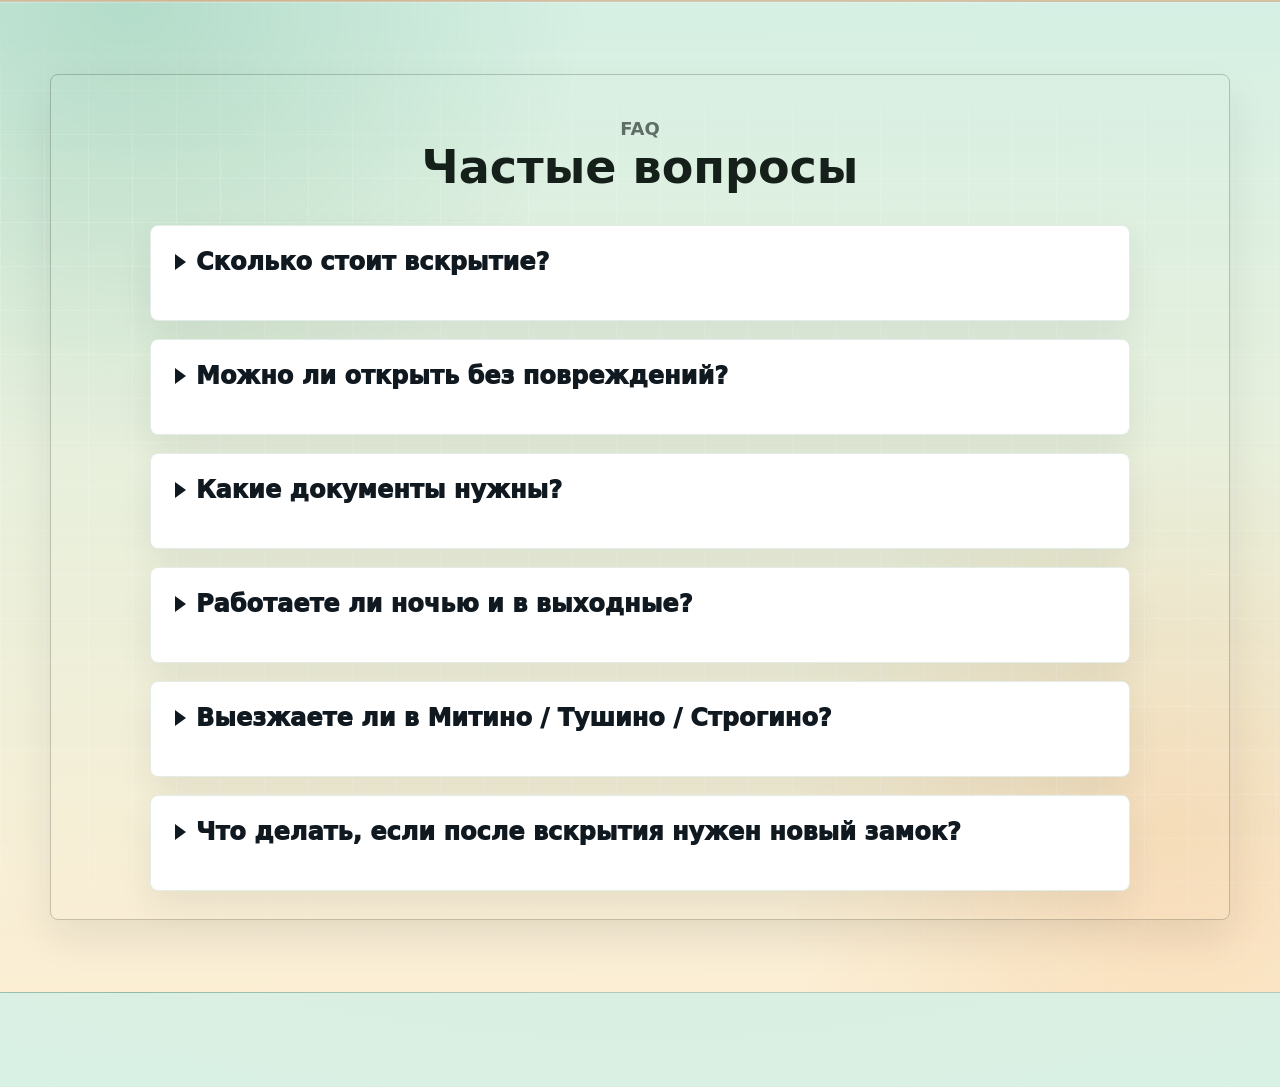
==== commit 67eedaf8: "Звонок" ====
--- a/index.html
+++ b/index.html
@@ -296,7 +296,10 @@
   <aside class="bottom-contact" aria-label="Быстрая связь">
     <a class="bottom-contact__phone js-phone-link" href="tel:+79990000000">
       <svg viewBox="0 0 24 24" aria-hidden="true"><path d="M22 16.9v3a2 2 0 0 1-2.2 2 19.8 19.8 0 0 1-8.6-3.1 19.5 19.5 0 0 1-6-6A19.8 19.8 0 0 1 2.1 4.2 2 2 0 0 1 4.1 2h3a2 2 0 0 1 2 1.7c.1 1 .4 2 .7 2.9a2 2 0 0 1-.5 2.1L8 10a16 16 0 0 0 6 6l1.3-1.3a2 2 0 0 1 2.1-.5c.9.3 1.9.6 2.9.7a2 2 0 0 1 1.7 2Z"/></svg>
-      <span>Позвонить мастеру: +7 (999) 000-00-00</span>
+      <span class="bottom-contact__text">
+        <span>Позвонить мастеру:</span>
+        <strong>+7 (999) 000-00-00</strong>
+      </span>
     </a>
   </aside>
 
--- a/css/style.css
+++ b/css/style.css
@@ -923,12 +923,24 @@
   font-size: 18px;
   font-weight: 950;
   text-decoration: none;
+  text-align: center;
 }
 
 .bottom-contact__phone svg {
   width: 24px;
   height: 24px;
   flex: 0 0 auto;
+}
+
+.bottom-contact__text {
+  display: grid;
+  gap: 2px;
+  justify-items: center;
+  line-height: 1.15;
+}
+
+.bottom-contact__text strong {
+  font-size: 1.08em;
 }
 
 @media (min-width: 560px) {
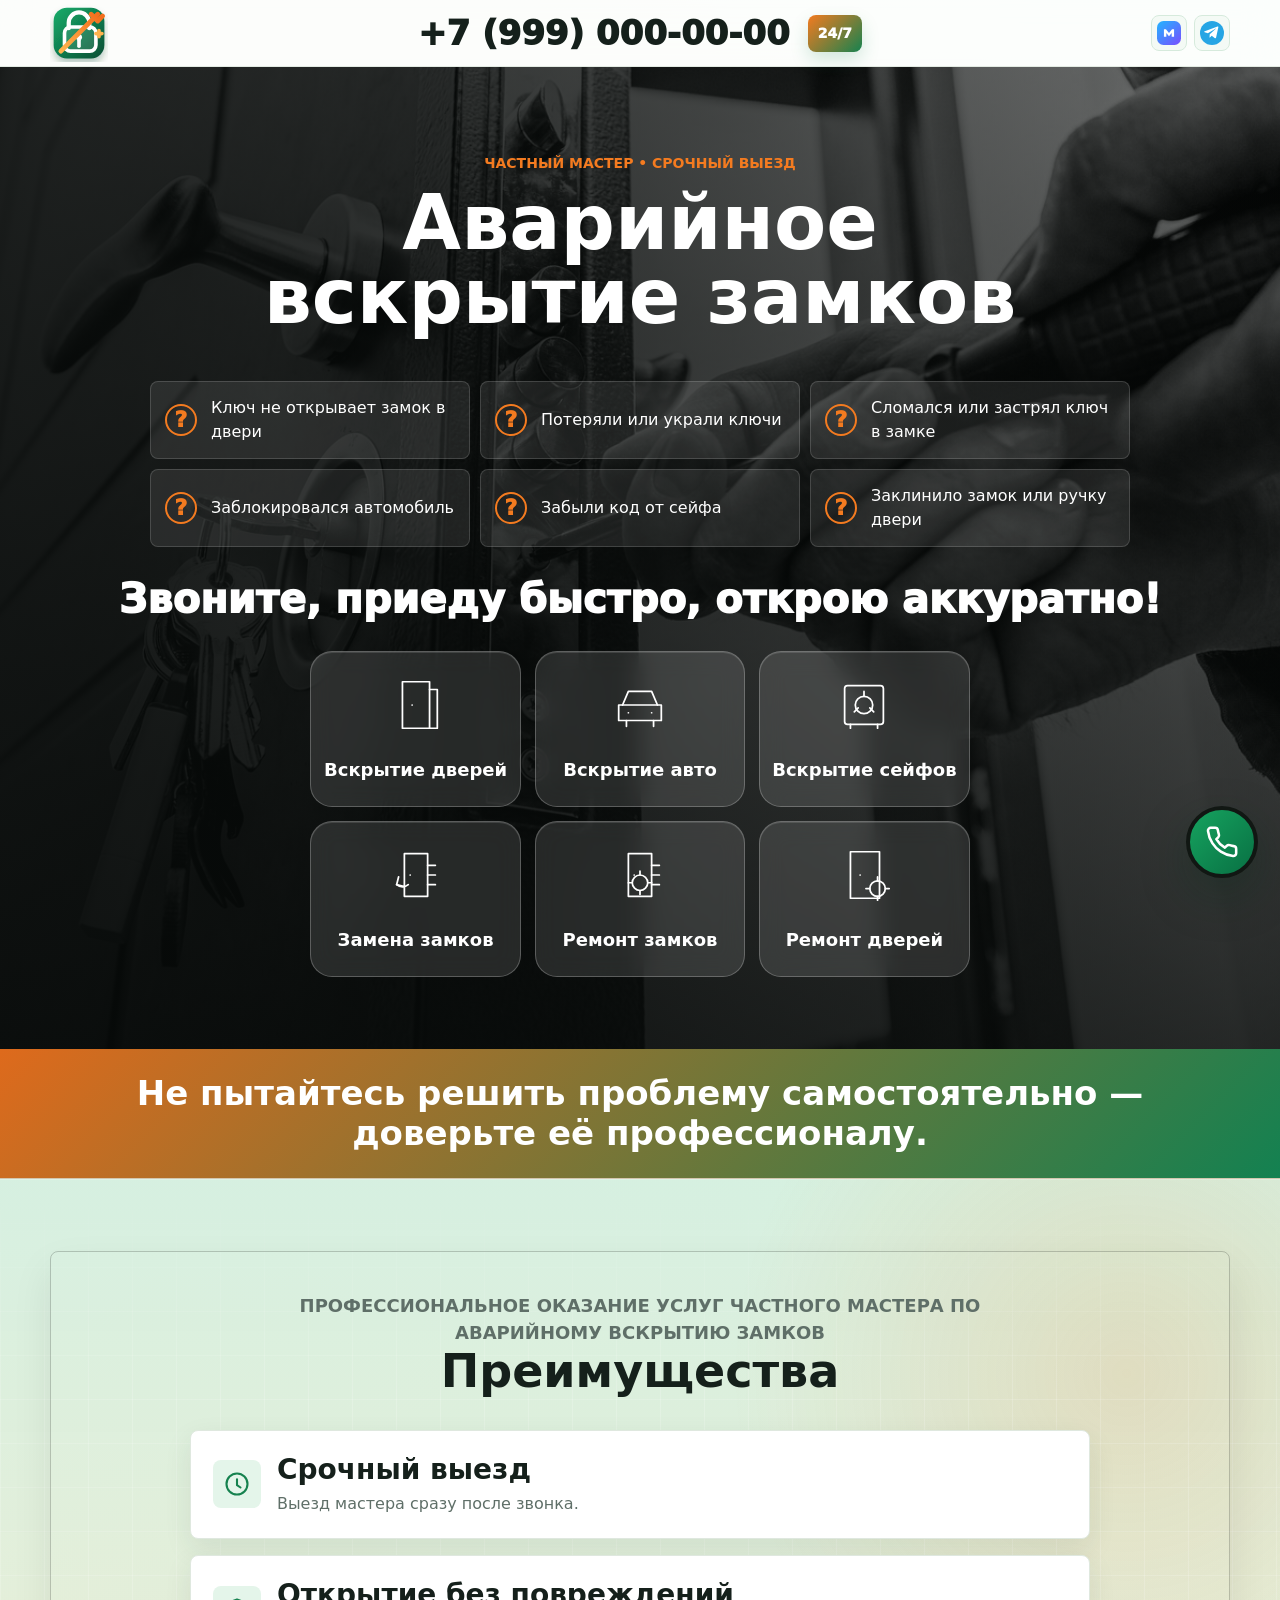
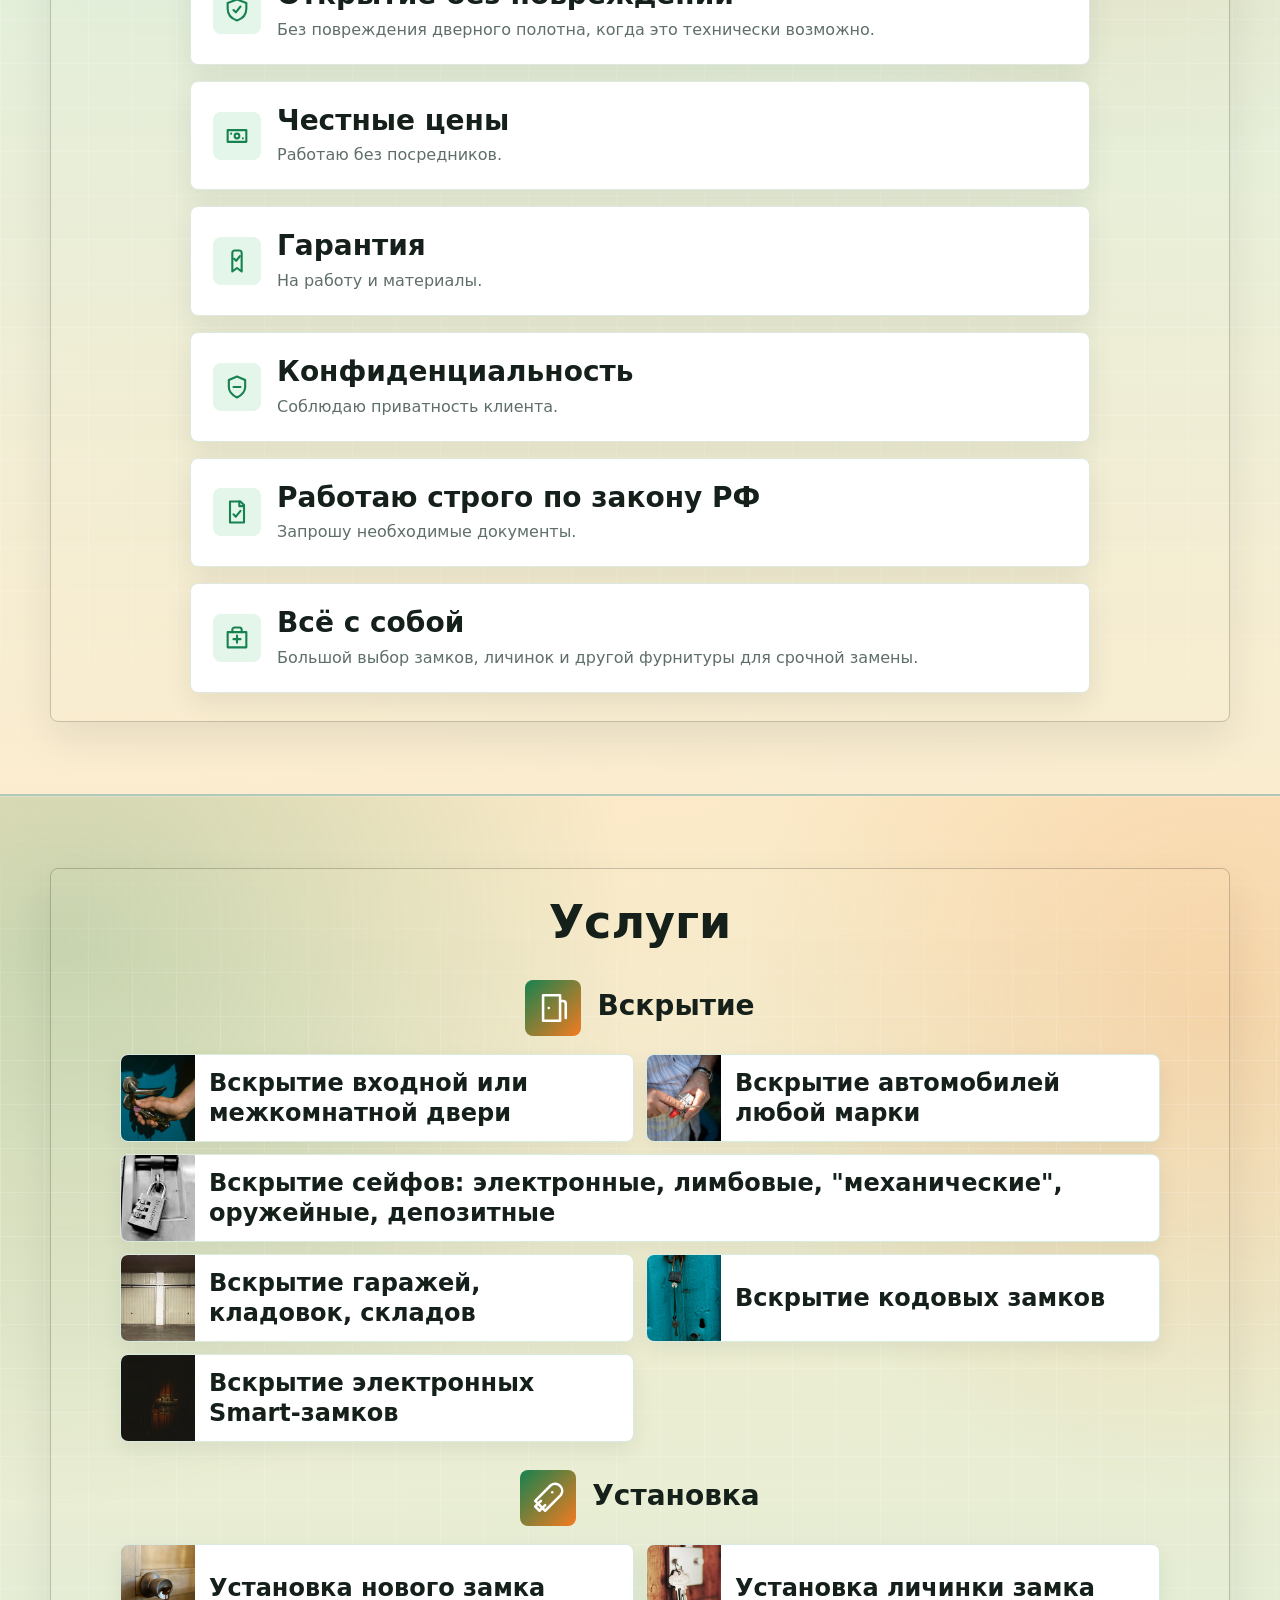
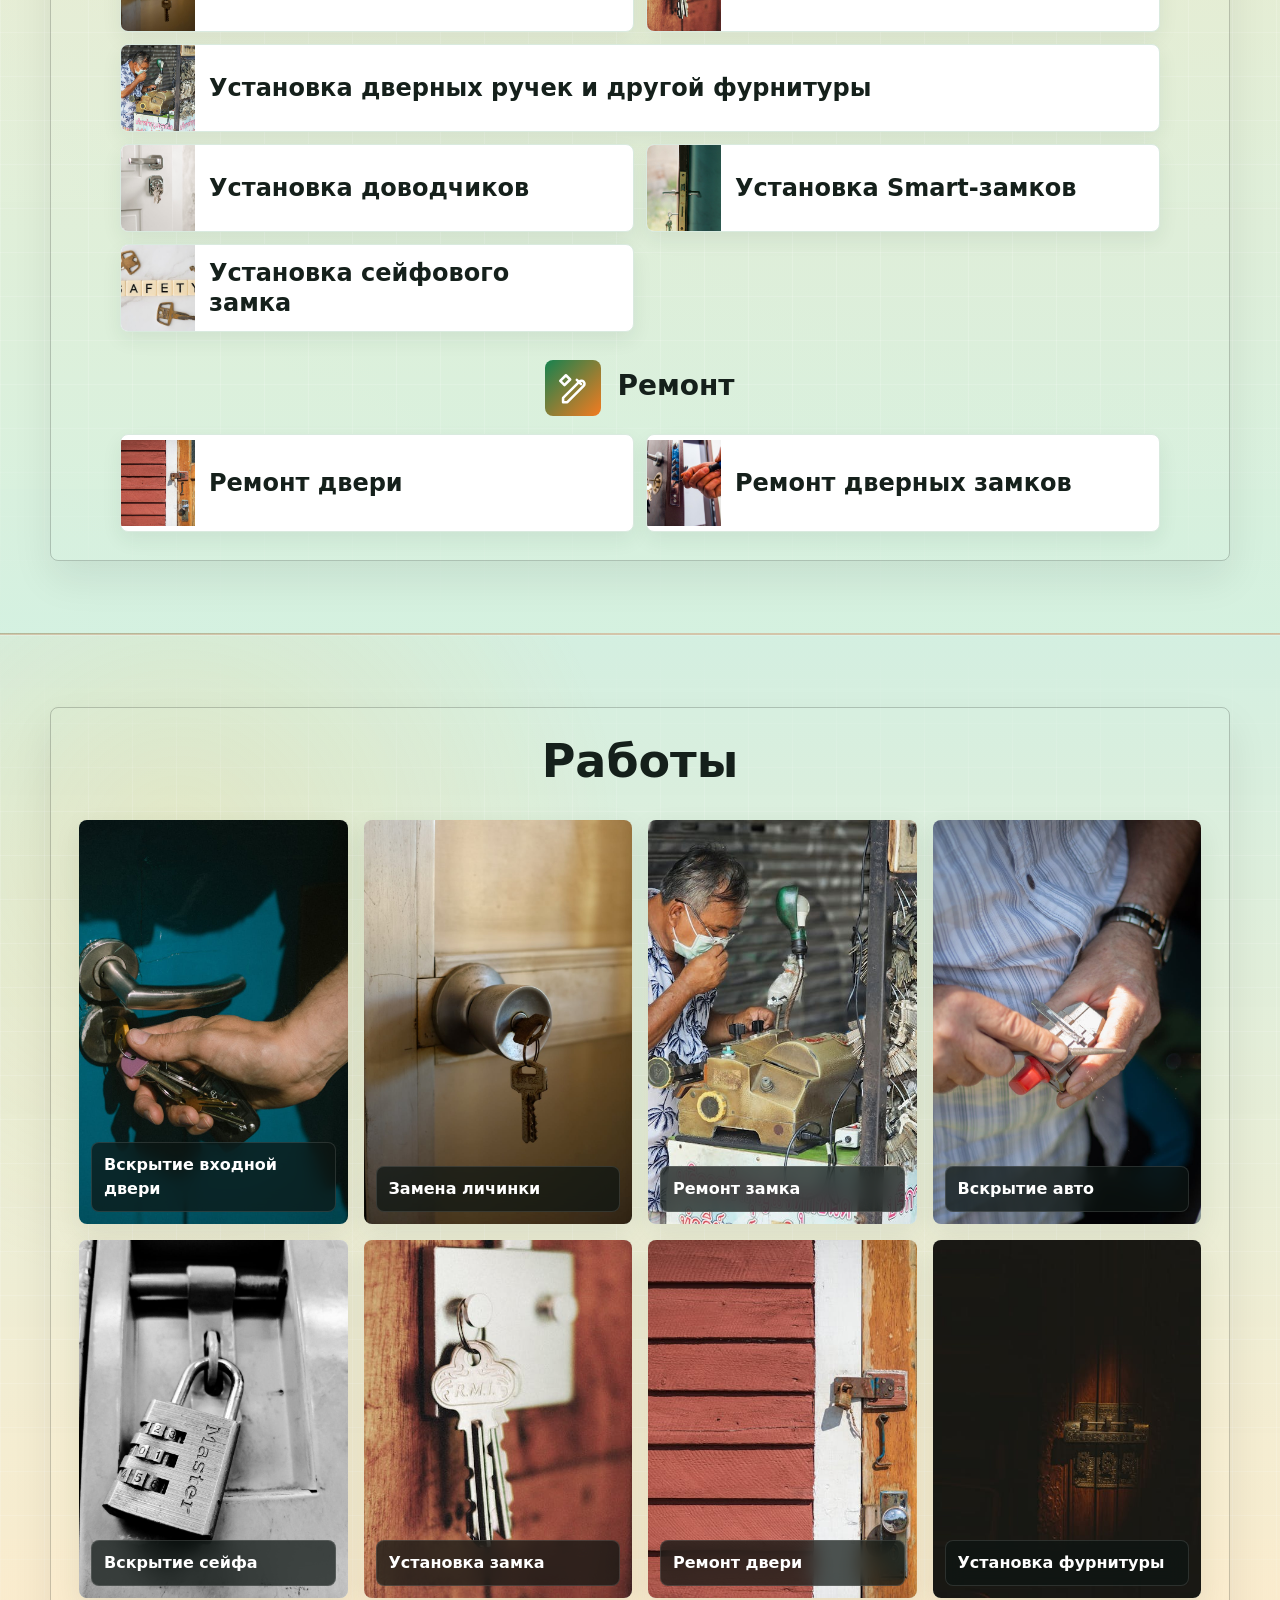
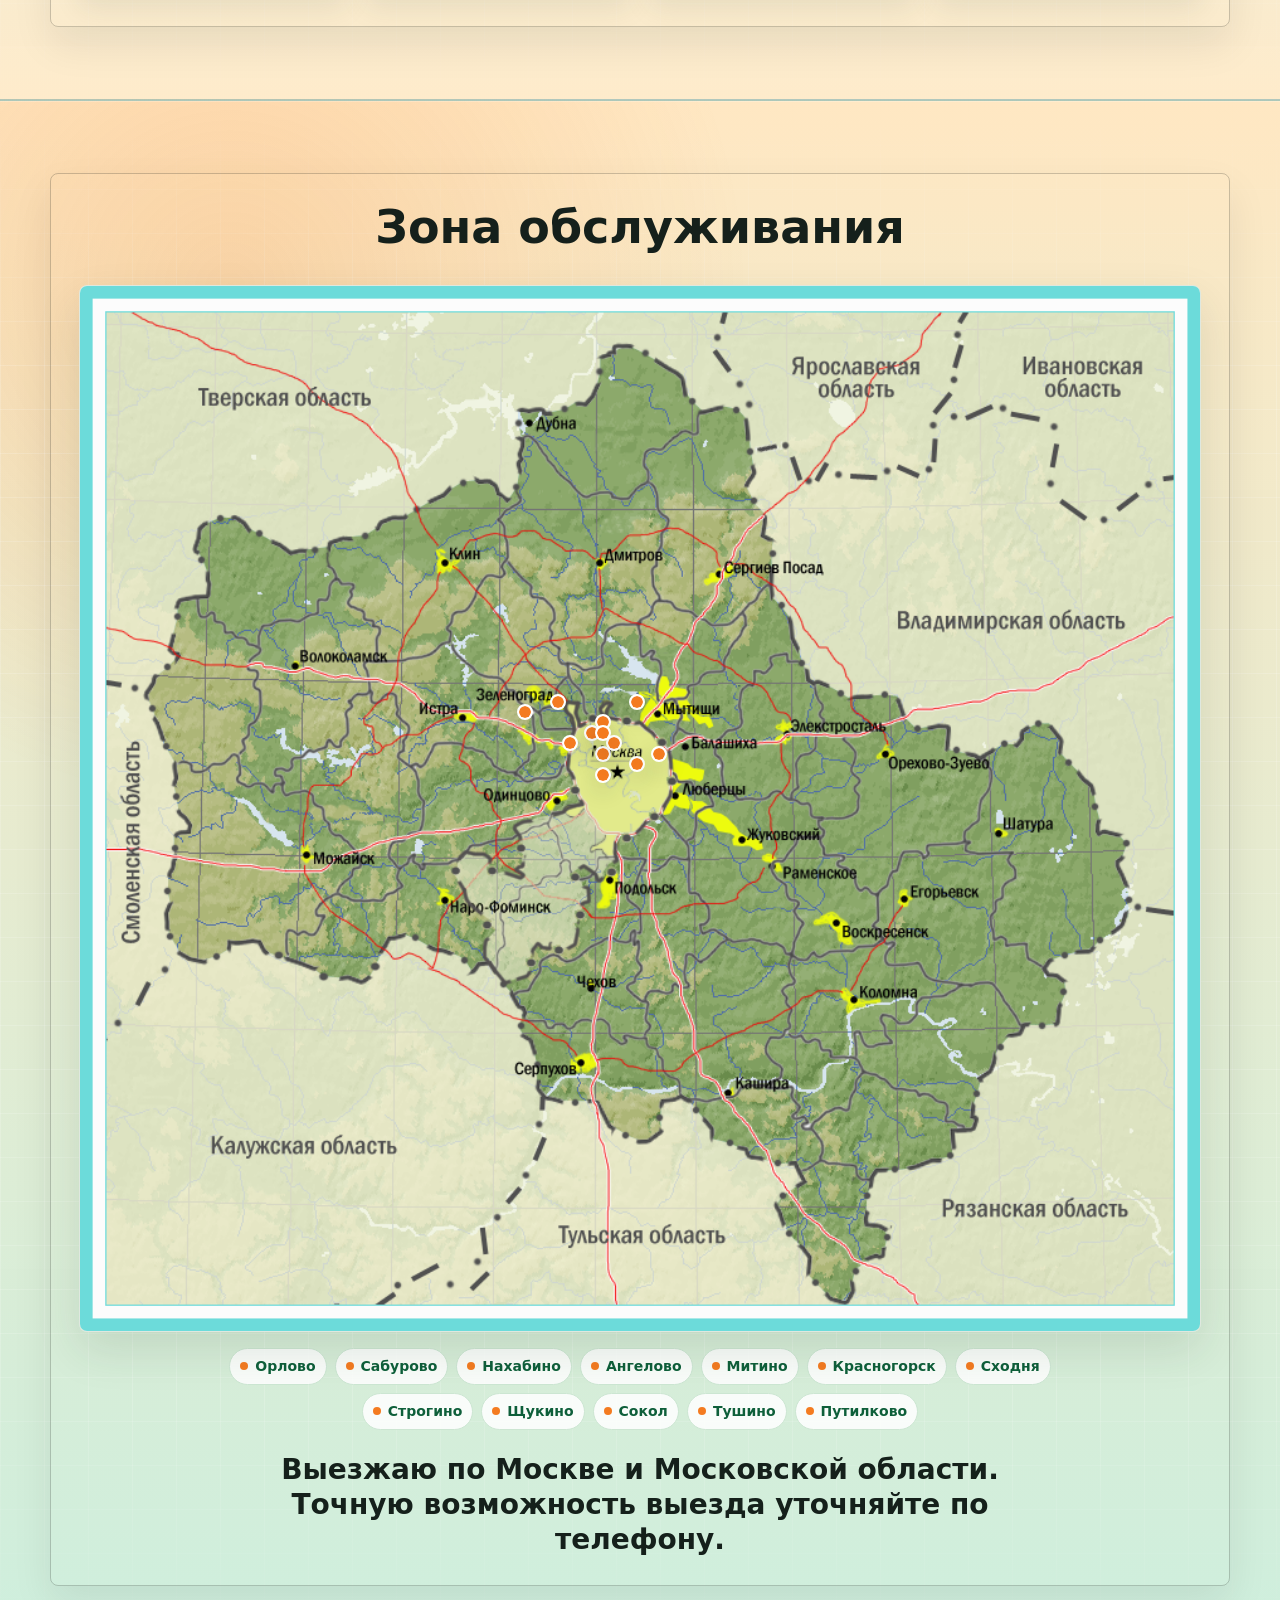
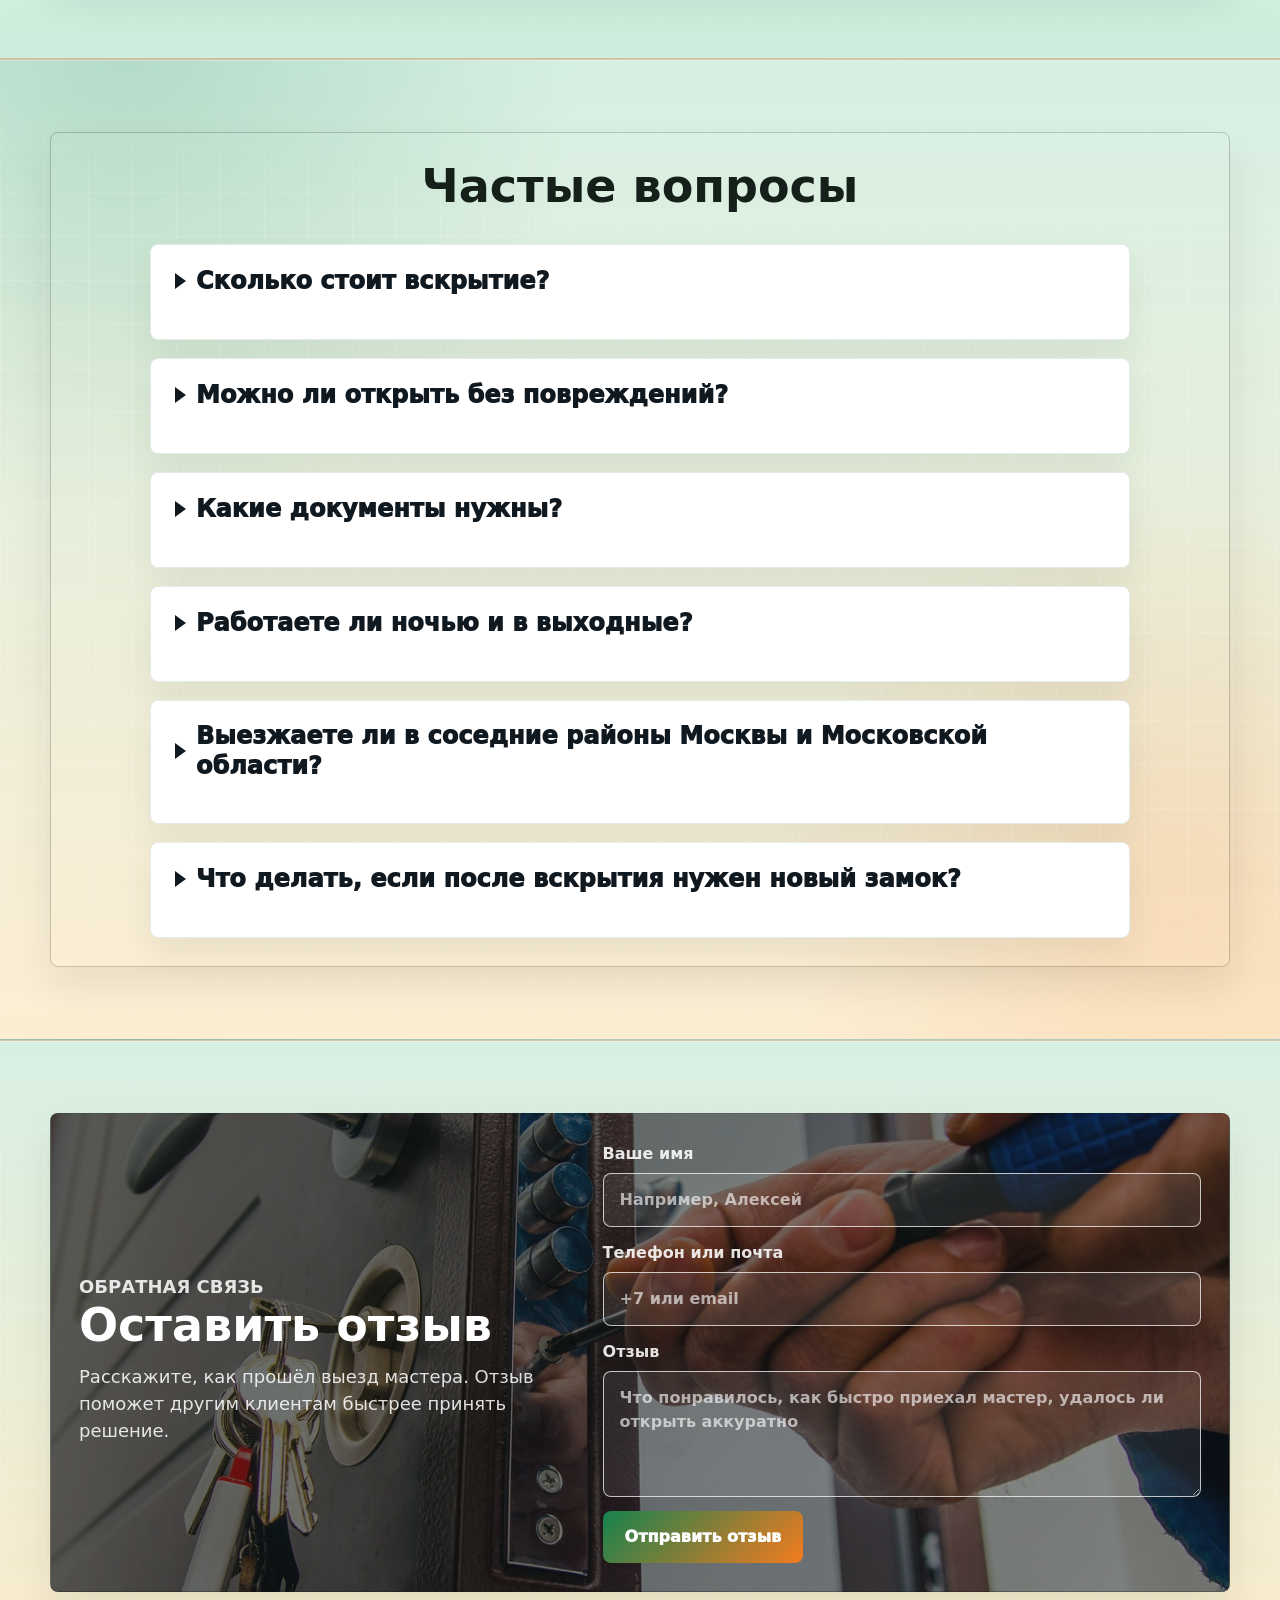
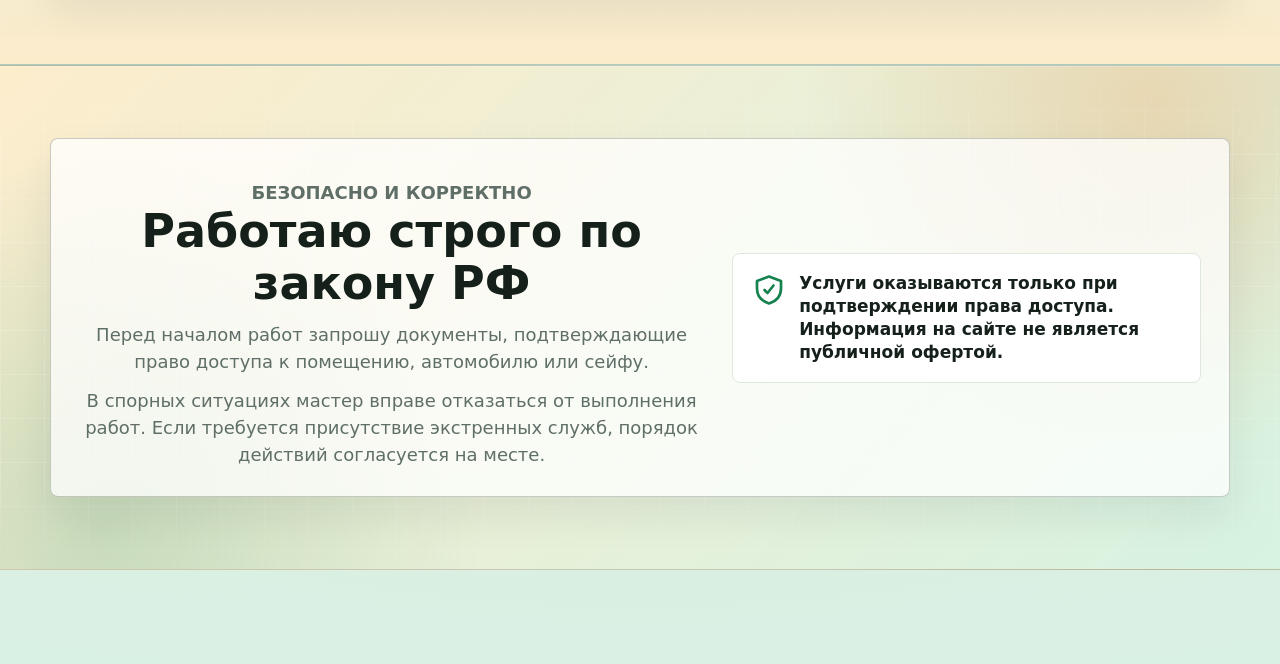
==== commit 269b022a: "исправление по требвонию заказчикка" ====
--- a/index.html
+++ b/index.html
@@ -26,9 +26,10 @@
       </a>
       <div class="header-contact">
         <a class="header-phone js-phone-link" href="tel:+79990000000">+7 (999) 000-00-00</a>
+        <span class="header-badge">24/7</span>
         <div class="header-messengers" aria-label="Мессенджеры">
+          <a class="js-messenger-link" href="https://max.ru/CHANGE_ME" target="_blank" rel="noopener noreferrer" aria-label="Написать в MAX" data-messenger="max"><img src="img/icon-max.svg" alt=""></a>
           <a class="js-messenger-link" href="https://t.me/CHANGE_ME" target="_blank" rel="noopener noreferrer" aria-label="Написать в Telegram" data-messenger="telegram"><img src="img/icon-telegram.svg" alt=""></a>
-          <a class="js-messenger-link" href="https://max.ru/CHANGE_ME" target="_blank" rel="noopener noreferrer" aria-label="Написать в MAX" data-messenger="max"><img src="img/icon-max.svg" alt=""></a>
         </div>
       </div>
     </div>
@@ -41,11 +42,9 @@
         <div class="hero__content">
           <p class="hero__tag">Частный мастер • срочный выезд</p>
           <h1>Аварийное вскрытие замков</h1>
-          <p class="hero__lead">Открою дверь, автомобиль или сейф аккуратно. При необходимости заменю замок, личинку, ручку или фурнитуру на месте.</p>
-        </div>
-
-        <section class="problem-panel" aria-labelledby="problems-title">
-          <h2 id="problems-title">Столкнулись с проблемой?</h2>
+        </div>
+
+        <section class="problem-panel" aria-label="Примеры проблем">
           <div class="question-grid">
             <article class="question-card">
               <span class="question-icon">?</span>
@@ -108,21 +107,6 @@
     <section class="warning-band">
       <div class="container">
         <strong>Не пытайтесь решить проблему самостоятельно — доверьте её профессионалу.</strong>
-      </div>
-    </section>
-
-    <section class="law section">
-        <div class="container law__box">
-          <div>
-            <p class="section-kicker">Безопасно и корректно</p>
-            <h2>Работаю строго по закону РФ</h2>
-            <p>Перед началом работ запрошу документы, подтверждающие право доступа к помещению, автомобилю или сейфу.</p>
-            <p>В спорных ситуациях мастер вправе отказаться от выполнения работ. Если требуется присутствие экстренных служб, порядок действий согласуется на месте.</p>
-          </div>
-          <div class="law__note">
-            <svg viewBox="0 0 24 24" aria-hidden="true"><path d="M12 3 4 6v5c0 5 3.4 8.5 8 10 4.6-1.5 8-5 8-10V6l-8-3Z"/><path d="m9 12 2 2 4-5"/></svg>
-            <span>Услуги оказываются только при подтверждении права доступа. Информация на сайте не является публичной офертой.</span>
-          </div>
       </div>
     </section>
 
@@ -131,11 +115,6 @@
         <div class="section-head">
           <p class="section-kicker">Профессиональное оказание услуг частного мастера по аварийному вскрытию замков</p>
           <h2>Преимущества</h2>
-          <div class="badges" aria-label="Ключевые условия">
-            <span>Без посредников</span>
-            <span>Документы проверяются</span>
-            <span>Гарантия</span>
-          </div>
         </div>
         <div class="advantages__grid">
           <article class="advantage-card"><svg viewBox="0 0 24 24"><path d="M12 8v5l3 2"/><circle cx="12" cy="12" r="9"/></svg><div><h3>Срочный выезд</h3><p>Выезд мастера сразу после звонка.</p></div></article>
@@ -152,7 +131,6 @@
     <section class="services section" id="services">
       <div class="container">
         <div class="section-head section-head--center">
-          <p class="section-kicker">Полный список</p>
           <h2>Услуги</h2>
         </div>
         <div class="service-list">
@@ -160,15 +138,14 @@
             <div class="service-group__head">
               <div class="service-group__icon"><svg viewBox="0 0 24 24"><path d="M5 3h12v18H5z"/><path d="M17 7h2a2 2 0 0 1 2 2v10"/><path d="M9 12h.01"/></svg></div>
               <div>
-                <p>Экстренная помощь</p>
                 <h3>Вскрытие</h3>
               </div>
             </div>
             <div class="service-items">
               <div class="service-item"><img src="img/photos/service-door-1.jpg" alt=""><span>Вскрытие входной или межкомнатной двери</span></div>
               <div class="service-item"><img src="img/photos/service-auto-1.jpg" alt=""><span>Вскрытие автомобилей любой марки</span></div>
-              <div class="service-item service-item--wide"><img src="img/photos/service-safe-1.jpg" alt=""><span>Вскрытие сейфов: электронные, лимбовые, механические, оружейные, огнеупорные, депозитные</span></div>
-              <div class="service-item"><img src="img/photos/service-garage-1.jpg" alt=""><span>Вскрытие гаражей, кладовых, складов</span></div>
+              <div class="service-item service-item--wide"><img src="img/photos/service-safe-1.jpg" alt=""><span>Вскрытие сейфов: электронные, лимбовые, "механические", оружейные, депозитные</span></div>
+              <div class="service-item"><img src="img/photos/service-garage-1.jpg" alt=""><span>Вскрытие гаражей, кладовок, складов</span></div>
               <div class="service-item"><img src="img/photos/service-room-1.jpg" alt=""><span>Вскрытие кодовых замков</span></div>
               <div class="service-item"><img src="img/photos/service-door-2.jpg" alt=""><span>Вскрытие электронных Smart-замков</span></div>
             </div>
@@ -178,7 +155,6 @@
             <div class="service-group__head">
               <div class="service-group__icon"><svg viewBox="0 0 24 24"><path d="M7 14 3 18l3 3 4-4"/><path d="M14 3a5 5 0 0 1 7 7L10 21l-7-7L14 3Z"/><path d="M15 8h.01"/></svg></div>
               <div>
-                <p>Новые механизмы и фурнитура</p>
                 <h3>Установка</h3>
               </div>
             </div>
@@ -196,7 +172,6 @@
             <div class="service-group__head">
               <div class="service-group__icon"><svg viewBox="0 0 24 24"><path d="m14.7 6.3 3 3"/><path d="M5 19 16.5 7.5a2.1 2.1 0 0 1 3 3L8 22H5z"/><path d="m3 7 4-4 3 3-4 4z"/></svg></div>
               <div>
-                <p>Аккуратное восстановление</p>
                 <h3>Ремонт</h3>
               </div>
             </div>
@@ -212,8 +187,7 @@
     <section class="works section" id="works">
       <div class="container">
         <div class="section-head">
-          <p class="section-kicker">Работы</p>
-          <h2>Примеры выполненных работ</h2>
+          <h2>Работы</h2>
         </div>
         <div class="works-grid">
           <figure class="work-card"><img src="img/photos/service-door-1.jpg" alt="Вскрытие входной двери" loading="lazy"><figcaption>Вскрытие входной двери</figcaption></figure>
@@ -231,15 +205,10 @@
     <section class="area section" id="area">
       <div class="container">
         <div class="section-head section-head--center">
-          <p class="section-kicker">География</p>
           <h2>Зона обслуживания</h2>
         </div>
         <div class="map-card" aria-label="Карта Московской области">
-          <svg class="map-card__region" viewBox="0 0 900 430" aria-hidden="true">
-            <path class="map-card__region-fill" d="M443 34 520 56 597 42 665 78 723 132 801 167 846 234 800 291 723 316 687 374 611 392 543 364 470 405 398 376 328 392 266 350 198 346 145 296 78 270 65 202 112 142 178 105 235 62 318 70Z"/>
-            <path class="map-card__region-line" d="M443 34 520 56 597 42 665 78 723 132 801 167 846 234 800 291 723 316 687 374 611 392 543 364 470 405 398 376 328 392 266 350 198 346 145 296 78 270 65 202 112 142 178 105 235 62 318 70Z"/>
-            <path class="map-card__moscow" d="M436 190 474 198 493 234 466 268 424 262 402 229Z"/>
-          </svg>
+          <img class="map-card__image" src="img/moscow-region-map.png" alt="" loading="lazy">
           <span class="map-card__pin map-card__pin--or">Орлово</span>
           <span class="map-card__pin map-card__pin--sa">Сабурово</span>
           <span class="map-card__pin map-card__pin--na">Нахабино</span>
@@ -253,6 +222,20 @@
           <span class="map-card__pin map-card__pin--tu">Тушино</span>
           <span class="map-card__pin map-card__pin--pu">Путилково</span>
         </div>
+        <div class="map-legend" aria-label="Населённые пункты зоны обслуживания">
+          <span>Орлово</span>
+          <span>Сабурово</span>
+          <span>Нахабино</span>
+          <span>Ангелово</span>
+          <span>Митино</span>
+          <span>Красногорск</span>
+          <span>Сходня</span>
+          <span>Строгино</span>
+          <span>Щукино</span>
+          <span>Сокол</span>
+          <span>Тушино</span>
+          <span>Путилково</span>
+        </div>
         <p class="area__note">Выезжаю по Москве и Московской области. Точную возможность выезда уточняйте по телефону.</p>
       </div>
     </section>
@@ -260,7 +243,6 @@
     <section class="faq section" id="faq">
       <div class="container">
         <div class="section-head">
-          <p class="section-kicker">FAQ</p>
           <h2>Частые вопросы</h2>
         </div>
         <div class="faq-list">
@@ -281,13 +263,53 @@
             <div class="faq-item__answer" aria-hidden="true"><p>Да, выезд возможен в срочных ситуациях. Точное время прибытия зависит от адреса, дорожной ситуации и текущей загрузки мастера.</p></div>
           </article>
           <article class="faq-item">
-            <button class="faq-item__question" type="button" aria-expanded="false">Выезжаете ли в Митино / Тушино / Строгино?</button>
-            <div class="faq-item__answer" aria-hidden="true"><p>Да, эти районы входят в зону обслуживания. Также возможен выезд по Москве и Московской области, точную возможность лучше уточнить по телефону.</p></div>
+            <button class="faq-item__question" type="button" aria-expanded="false">Выезжаете ли в соседние районы Москвы и Московской области?</button>
+            <div class="faq-item__answer" aria-hidden="true"><p>Да, точную возможность лучше уточнить по телефону.</p></div>
           </article>
           <article class="faq-item">
             <button class="faq-item__question" type="button" aria-expanded="false">Что делать, если после вскрытия нужен новый замок?</button>
             <div class="faq-item__answer" aria-hidden="true"><p>Мастер оценит состояние механизма и предложит ремонт, замену личинки или установку нового замка, если это необходимо.</p></div>
           </article>
+        </div>
+      </div>
+    </section>
+
+    <section class="review section" id="review">
+      <div class="container review__box">
+        <div class="section-head review__head">
+          <p class="section-kicker">Обратная связь</p>
+          <h2>Оставить отзыв</h2>
+          <p>Расскажите, как прошёл выезд мастера. Отзыв поможет другим клиентам быстрее принять решение.</p>
+        </div>
+        <form class="review-form" action="#" method="post">
+          <label>
+            <span>Ваше имя</span>
+            <input type="text" name="review-name" placeholder="Например, Алексей">
+          </label>
+          <label>
+            <span>Телефон или почта</span>
+            <input type="text" name="review-contact" placeholder="+7 или email">
+          </label>
+          <label class="review-form__wide">
+            <span>Отзыв</span>
+            <textarea name="review-text" rows="4" placeholder="Что понравилось, как быстро приехал мастер, удалось ли открыть аккуратно"></textarea>
+          </label>
+          <button class="review-form__button" type="submit">Отправить отзыв</button>
+        </form>
+      </div>
+    </section>
+
+    <section class="law section">
+      <div class="container law__box">
+        <div>
+          <p class="section-kicker">Безопасно и корректно</p>
+          <h2>Работаю строго по закону РФ</h2>
+          <p>Перед началом работ запрошу документы, подтверждающие право доступа к помещению, автомобилю или сейфу.</p>
+          <p>В спорных ситуациях мастер вправе отказаться от выполнения работ. Если требуется присутствие экстренных служб, порядок действий согласуется на месте.</p>
+        </div>
+        <div class="law__note">
+          <svg viewBox="0 0 24 24" aria-hidden="true"><path d="M12 3 4 6v5c0 5 3.4 8.5 8 10 4.6-1.5 8-5 8-10V6l-8-3Z"/><path d="m9 12 2 2 4-5"/></svg>
+          <span>Услуги оказываются только при подтверждении права доступа. Информация на сайте не является публичной офертой.</span>
         </div>
       </div>
     </section>
@@ -296,10 +318,6 @@
   <aside class="bottom-contact" aria-label="Быстрая связь">
     <a class="bottom-contact__phone js-phone-link" href="tel:+79990000000">
       <svg viewBox="0 0 24 24" aria-hidden="true"><path d="M22 16.9v3a2 2 0 0 1-2.2 2 19.8 19.8 0 0 1-8.6-3.1 19.5 19.5 0 0 1-6-6A19.8 19.8 0 0 1 2.1 4.2 2 2 0 0 1 4.1 2h3a2 2 0 0 1 2 1.7c.1 1 .4 2 .7 2.9a2 2 0 0 1-.5 2.1L8 10a16 16 0 0 0 6 6l1.3-1.3a2 2 0 0 1 2.1-.5c.9.3 1.9.6 2.9.7a2 2 0 0 1 1.7 2Z"/></svg>
-      <span class="bottom-contact__text">
-        <span>Позвонить мастеру:</span>
-        <strong>+7 (999) 000-00-00</strong>
-      </span>
     </a>
   </aside>
 
--- a/css/style.css
+++ b/css/style.css
@@ -124,7 +124,7 @@
 
 .site-header__inner {
   display: grid;
-  grid-template-columns: 1fr auto 1fr;
+  grid-template-columns: 1fr auto auto 1fr;
   align-items: center;
   min-height: 66px;
   gap: 18px;
@@ -133,6 +133,7 @@
 .brand {
   display: inline-flex;
   align-items: center;
+  justify-self: start;
   gap: 10px;
   min-width: 0;
   font-weight: 900;
@@ -175,6 +176,7 @@
 .header-phone {
   display: flex;
   justify-content: center;
+  justify-self: center;
   color: var(--text);
   font-size: clamp(24px, 3vw, 34px);
   font-weight: 950;
@@ -189,9 +191,21 @@
   flex: 0 0 auto;
 }
 
+.header-badge {
+  justify-self: center;
+  padding: 8px 10px;
+  color: #ffffff;
+  background: linear-gradient(135deg, var(--orange), var(--green));
+  border-radius: var(--radius);
+  font-size: 14px;
+  font-weight: 950;
+  box-shadow: 0 8px 18px rgba(22, 130, 79, 0.18);
+}
+
 .header-messengers {
   display: flex;
   align-items: center;
+  justify-self: end;
   justify-content: flex-end;
   gap: 7px;
 }
@@ -275,24 +289,16 @@
   letter-spacing: 0;
 }
 
-.hero__lead {
-  max-width: 660px;
-  margin: 22px 0 0;
-  color: rgba(255, 255, 255, 0.82);
-  font-size: clamp(18px, 2.4vw, 22px);
-}
-
 .problem-panel {
   max-width: 980px;
   margin-inline: auto;
-  padding: 22px;
-  background: rgba(8, 12, 10, 0.48);
-  border: 1px solid rgba(255, 255, 255, 0.16);
-  border-radius: var(--radius);
-  backdrop-filter: blur(14px);
-}
-
-.problem-panel h2,
+  padding: 0;
+  background: transparent;
+  border: 0;
+  border-radius: 0;
+  backdrop-filter: none;
+}
+
 .section-head h2,
 .law h2 {
   margin: 0;
@@ -497,28 +503,12 @@
   margin-inline: auto;
 }
 
-.badges {
-  display: flex;
-  flex-wrap: wrap;
-  justify-content: center;
-  gap: 10px;
-  margin-top: 20px;
-}
-
-.badges span {
-  padding: 8px 12px;
-  color: var(--green-dark);
-  background: var(--green-soft);
-  border: 1px solid #bfe8cf;
-  border-radius: 999px;
-  font-size: 14px;
-  font-weight: 850;
-}
-
 .advantages__grid {
   display: grid;
   gap: 16px;
   justify-content: center;
+  max-width: 900px;
+  margin-inline: auto;
 }
 
 .advantage-card {
@@ -551,7 +541,7 @@
 .advantage-card h3,
 .service-group h3 {
   margin: 0 0 6px;
-  font-size: 21px;
+  font-size: 28px;
   line-height: 1.2;
 }
 
@@ -569,19 +559,25 @@
 
 .service-list {
   display: grid;
-  gap: 22px;
   max-width: 1040px;
   margin-inline: auto;
+  padding: 0;
+  background: transparent;
+  border: 0;
+  border-radius: 0;
+  box-shadow: none;
 }
 
 .service-group {
-  padding: clamp(18px, 3vw, 28px);
-  background:
-    linear-gradient(135deg, rgba(255, 255, 255, 0.96), rgba(251, 255, 249, 0.92)),
-    radial-gradient(circle at 100% 0%, rgba(244, 123, 32, 0.16), transparent 34%);
-  border: 1px solid var(--line);
-  border-radius: var(--radius);
-  box-shadow: var(--shadow);
+  padding: 0;
+  background: transparent;
+  border: 0;
+  border-radius: 0;
+  box-shadow: none;
+}
+
+.service-group + .service-group {
+  margin-top: 28px;
 }
 
 .service-group__head {
@@ -609,14 +605,6 @@
   height: 34px;
 }
 
-.service-group__head p {
-  margin: 0 0 3px;
-  color: var(--orange);
-  font-size: 13px;
-  font-weight: 950;
-  text-transform: uppercase;
-}
-
 .service-items {
   display: grid;
   gap: 12px;
@@ -635,20 +623,9 @@
   border: 1px solid #d9eadf;
   border-radius: var(--radius);
   box-shadow: 0 8px 20px rgba(34, 54, 43, 0.07);
-  font-size: clamp(16px, 2vw, 19px);
+  font-size: clamp(19px, 2.4vw, 24px);
   font-weight: 900;
   line-height: 1.25;
-}
-
-.service-item::after {
-  content: "";
-  position: absolute;
-  right: 16px;
-  width: 10px;
-  height: 10px;
-  background: var(--orange);
-  border-radius: 50%;
-  box-shadow: 0 0 0 7px rgba(244, 123, 32, 0.12);
 }
 
 .service-item img {
@@ -795,6 +772,82 @@
   font-size: 17px;
 }
 
+.review {
+  background:
+    linear-gradient(180deg, rgba(214, 240, 228, 0.92), rgba(255, 235, 201, 0.88));
+}
+
+.review__box {
+  display: grid;
+  grid-template-columns: minmax(0, 0.9fr) minmax(420px, 1.1fr);
+  gap: 34px;
+  align-items: center;
+  background:
+    linear-gradient(135deg, rgba(18, 25, 22, 0.68), rgba(18, 25, 22, 0.5)),
+    url("../img/photos/benefit-careful.jpg") center / cover no-repeat;
+  color: #ffffff;
+}
+
+.review__head {
+  margin-bottom: 0;
+  text-align: left;
+}
+
+.review__head p {
+  color: rgba(255, 255, 255, 0.86);
+  margin-left: 0;
+}
+
+.review-form {
+  display: grid;
+  gap: 14px;
+}
+
+.review-form label {
+  display: grid;
+  gap: 7px;
+  color: rgba(255, 255, 255, 0.88);
+  font-weight: 800;
+}
+
+.review-form input,
+.review-form textarea {
+  width: 100%;
+  min-height: 54px;
+  padding: 14px 16px;
+  color: #ffffff;
+  background: rgba(255, 255, 255, 0.08);
+  border: 1px solid rgba(255, 255, 255, 0.72);
+  border-radius: var(--radius);
+  font: inherit;
+}
+
+.review-form textarea {
+  resize: vertical;
+}
+
+.review-form input::placeholder,
+.review-form textarea::placeholder {
+  color: rgba(255, 255, 255, 0.62);
+}
+
+.review-form__wide {
+  grid-column: 1 / -1;
+}
+
+.review-form__button {
+  justify-self: start;
+  min-height: 52px;
+  padding: 12px 22px;
+  color: #ffffff;
+  background: linear-gradient(135deg, var(--green), var(--orange));
+  border: 0;
+  border-radius: var(--radius);
+  font: inherit;
+  font-weight: 950;
+  cursor: pointer;
+}
+
 .area {
   background:
     radial-gradient(circle at 18% 12%, rgba(244, 123, 32, 0.2), transparent 30%),
@@ -804,81 +857,95 @@
 .map-card {
   position: relative;
   overflow: hidden;
-  min-height: 430px;
+  aspect-ratio: 890 / 830;
+  min-height: 0;
   background:
-    linear-gradient(115deg, rgba(255, 255, 255, 0.84), rgba(255, 255, 255, 0.55)),
-    repeating-linear-gradient(30deg, rgba(22, 130, 79, 0.08) 0 2px, transparent 2px 42px),
+    linear-gradient(115deg, rgba(255, 255, 255, 0.48), rgba(255, 255, 255, 0.18)),
     linear-gradient(135deg, #dff2e5, #fff4e6);
   border: 1px solid var(--line);
   border-radius: var(--radius);
   box-shadow: var(--shadow);
 }
 
-.map-card__region {
+.map-card__image {
   position: absolute;
-  inset: 22px 28px;
-  width: calc(100% - 56px);
-  height: calc(100% - 44px);
-  color: var(--green);
-}
-
-.map-card__region-fill {
-  fill: rgba(255, 255, 255, 0.42);
-  stroke: none;
-}
-
-.map-card__region-line {
-  fill: none;
-  stroke: rgba(14, 95, 58, 0.42);
-  stroke-width: 5;
-  stroke-linecap: round;
-  stroke-linejoin: round;
-  filter: drop-shadow(0 12px 24px rgba(14, 95, 58, 0.12));
-}
-
-.map-card__moscow {
-  fill: rgba(244, 123, 32, 0.18);
-  stroke: rgba(244, 123, 32, 0.62);
-  stroke-width: 3;
-  stroke-linejoin: round;
+  inset: 0;
+  width: 100%;
+  height: 100%;
+  object-fit: contain;
+  background: rgba(238, 248, 232, 0.74);
+  filter: saturate(0.95) contrast(0.98);
 }
 
 .map-card__pin {
   position: absolute;
   display: inline-flex;
   align-items: center;
+  justify-content: center;
+  width: 16px;
+  height: 16px;
+  padding: 0;
+  overflow: hidden;
+  color: transparent;
+  background: #ffffff;
+  border: 2px solid #ffffff;
+  border-radius: 999px;
+  box-shadow: 0 8px 22px rgba(34, 54, 43, 0.2);
+  font-size: 0;
+  font-weight: 850;
+  z-index: 2;
+}
+
+.map-card__pin::before {
+  content: "";
+  width: 100%;
+  height: 100%;
+  background: var(--orange);
+  border-radius: 50%;
+}
+
+.map-card__pin--or { top: 39%; left: 42%; }
+.map-card__pin--sa { top: 42%; left: 45%; }
+.map-card__pin--na { top: 40%; left: 39%; }
+.map-card__pin--an { top: 41%; left: 46%; }
+.map-card__pin--mi { top: 44%; left: 46%; }
+.map-card__pin--kr { top: 43%; left: 43%; }
+.map-card__pin--sh { top: 39%; left: 49%; }
+.map-card__pin--st { top: 46%; left: 46%; }
+.map-card__pin--sc { top: 45%; left: 49%; }
+.map-card__pin--so { top: 44%; left: 51%; }
+.map-card__pin--tu { top: 43%; left: 47%; }
+.map-card__pin--pu { top: 42%; left: 46%; }
+
+.map-legend {
+  display: flex;
+  flex-wrap: wrap;
+  justify-content: center;
+  gap: 8px;
+  max-width: 920px;
+  margin: 16px auto 0;
+}
+
+.map-legend span {
+  display: inline-flex;
+  align-items: center;
   gap: 7px;
-  padding: 8px 11px;
+  padding: 7px 10px;
   color: var(--green-dark);
-  background: #ffffff;
+  background: rgba(255, 255, 255, 0.86);
   border: 1px solid #cce6d2;
   border-radius: 999px;
-  box-shadow: 0 8px 22px rgba(34, 54, 43, 0.1);
   font-size: 14px;
   font-weight: 850;
-  z-index: 2;
-}
-
-.map-card__pin::before {
+}
+
+.map-legend span::before {
   content: "";
-  width: 9px;
-  height: 9px;
+  width: 8px;
+  height: 8px;
   background: var(--orange);
   border-radius: 50%;
 }
-
-.map-card__pin--or { top: 12%; left: 20%; }
-.map-card__pin--sa { top: 24%; left: 39%; }
-.map-card__pin--na { top: 18%; left: 58%; }
-.map-card__pin--an { top: 35%; left: 20%; }
-.map-card__pin--mi { top: 46%; left: 43%; }
-.map-card__pin--kr { top: 43%; left: 58%; }
-.map-card__pin--sh { top: 28%; left: 72%; }
-.map-card__pin--st { top: 61%; left: 31%; }
-.map-card__pin--sc { top: 68%; left: 48%; }
-.map-card__pin--so { top: 73%; left: 61%; }
-.map-card__pin--tu { top: 57%; left: 66%; }
-.map-card__pin--pu { top: 50%; left: 23%; }
 
 .area__note {
   max-width: 820px;
@@ -892,20 +959,18 @@
 
 .bottom-contact {
   position: fixed;
-  right: 14px;
-  bottom: 12px;
-  left: 14px;
+  right: 22px;
+  bottom: 22px;
+  left: auto;
   z-index: 60;
-  display: flex;
-  align-items: center;
-  justify-content: center;
-  gap: 12px;
-  max-width: 520px;
-  padding: 8px;
+  display: block;
+  width: 72px;
+  height: 72px;
+  padding: 0;
   margin-inline: auto;
-  background: linear-gradient(135deg, #0d6b3f, #159855);
-  border: 1px solid rgba(255, 255, 255, 0.22);
-  border-radius: var(--radius);
+  background: transparent;
+  border: 0;
+  border-radius: 50%;
   box-shadow: 0 18px 45px rgba(8, 44, 26, 0.34);
 }
 
@@ -913,34 +978,20 @@
   display: inline-flex;
   align-items: center;
   justify-content: center;
-  gap: 10px;
   width: 100%;
-  min-height: 56px;
-  padding: 12px 18px;
-  color: #0b3d26;
-  background: #ffffff;
-  border-radius: var(--radius);
-  font-size: 18px;
-  font-weight: 950;
+  height: 100%;
+  padding: 0;
+  color: #ffffff;
+  background: linear-gradient(135deg, #16a35f, #087043);
+  border: 4px solid #111713;
+  border-radius: 50%;
   text-decoration: none;
-  text-align: center;
 }
 
 .bottom-contact__phone svg {
-  width: 24px;
-  height: 24px;
+  width: 34px;
+  height: 34px;
   flex: 0 0 auto;
-}
-
-.bottom-contact__text {
-  display: grid;
-  gap: 2px;
-  justify-items: center;
-  line-height: 1.15;
-}
-
-.bottom-contact__text strong {
-  font-size: 1.08em;
 }
 
 @media (min-width: 560px) {
@@ -959,7 +1010,7 @@
   }
 
   .advantages__grid {
-    grid-template-columns: repeat(2, minmax(0, 1fr));
+    grid-template-columns: 1fr;
   }
 
   .works-grid {
@@ -978,11 +1029,11 @@
   }
 
   .advantages__grid {
-    grid-template-columns: repeat(3, minmax(0, 1fr));
+    grid-template-columns: 1fr;
   }
 
   .advantage-card--wide {
-    grid-column: span 3;
+    grid-column: auto;
   }
 
   .service-items {
@@ -1017,41 +1068,57 @@
   }
 
   .site-header__inner {
-    display: flex;
+    display: grid;
+    grid-template-columns: 48px minmax(0, 1fr);
     align-items: center;
-    justify-content: space-between;
-    min-height: 74px;
+    min-height: 68px;
     gap: 8px;
   }
 
   .brand__mark {
     display: grid;
-    width: 58px;
-    height: 58px;
+    width: 48px;
+    height: 48px;
   }
 
   .brand__mark img {
-    width: 58px;
-    height: 58px;
+    width: 48px;
+    height: 48px;
   }
 
   .brand {
     position: static;
-    flex: 0 0 58px;
+    flex: 0 0 48px;
     z-index: 2;
+  }
+
+  .header-contact {
+    display: grid;
+    grid-template-columns: minmax(0, 1fr) auto auto;
+    align-items: center;
+    gap: 5px;
+    min-width: 0;
   }
 
   .header-phone {
     position: static;
-    flex: 1 1 auto;
+    display: block;
     min-width: 0;
     max-width: none;
-    overflow: hidden;
-    font-size: 16px;
+    overflow: visible;
+    font-size: clamp(15px, 4.2vw, 19px);
     line-height: 1;
     text-align: center;
-    text-overflow: ellipsis;
     white-space: nowrap;
+  }
+
+  .header-badge {
+    display: grid;
+    place-items: center;
+    width: 40px;
+    height: 38px;
+    padding: 0;
+    font-size: 12px;
   }
 
   .header-messengers {
@@ -1062,13 +1129,13 @@
   }
 
   .header-messengers a {
-    width: 46px;
-    height: 46px;
+    width: 38px;
+    height: 38px;
   }
 
   .header-messengers img {
-    width: 28px;
-    height: 28px;
+    width: 24px;
+    height: 24px;
   }
 
   .hero {
@@ -1086,12 +1153,12 @@
   }
 
   .question-card {
-    grid-template-columns: 28px 1fr;
-    gap: 8px;
-    min-height: 78px;
-    padding: 12px;
-    font-size: 13px;
-    line-height: 1.25;
+    grid-template-columns: 24px 1fr;
+    gap: 7px;
+    min-height: 74px;
+    padding: 10px;
+    font-size: 12px;
+    line-height: 1.22;
     min-width: 0;
   }
 
@@ -1102,9 +1169,9 @@
   }
 
   .question-icon {
-    width: 28px;
-    height: 28px;
-    font-size: 18px;
+    width: 24px;
+    height: 24px;
+    font-size: 16px;
   }
 
   .hero-services {
@@ -1134,13 +1201,30 @@
     gap: 14px;
   }
 
-  .faq-item summary {
+  .faq-item__question {
     min-height: 66px;
     padding: 18px;
   }
 
-  .faq-item p {
+  .faq-item__answer > p {
     padding: 0 18px 18px 40px;
+  }
+
+  .service-list {
+    padding: 0;
+  }
+
+  .review__box {
+    grid-template-columns: 1fr;
+    gap: 20px;
+  }
+
+  .review-form__wide {
+    grid-column: auto;
+  }
+
+  .review-form__button {
+    justify-self: stretch;
   }
 
   .service-items {
@@ -1152,8 +1236,12 @@
     grid-column: auto;
   }
 
-  .works-grid,
   .advantages__grid {
+    grid-template-columns: 1fr;
+    gap: 6px;
+  }
+
+  .works-grid {
     grid-template-columns: repeat(3, minmax(0, 1fr));
     gap: 6px;
   }
@@ -1181,15 +1269,8 @@
     line-height: 1.2;
   }
 
-  .service-item::after {
-    right: 8px;
-    bottom: 8px;
-    width: 8px;
-    height: 8px;
-  }
-
   .service-group {
-    padding: 14px;
+    padding: 0;
   }
 
   .service-group__head {
@@ -1208,24 +1289,24 @@
   }
 
   .advantage-card {
-    grid-template-columns: 1fr;
-    place-items: center stretch;
-    gap: 7px;
+    grid-template-columns: 44px 1fr;
+    align-items: center;
+    gap: 12px;
     min-width: 0;
-    padding: 10px 6px;
-    text-align: center;
+    padding: 16px;
+    text-align: left;
   }
 
   .advantage-card svg {
-    width: 34px;
-    height: 34px;
-    margin-inline: auto;
+    width: 44px;
+    height: 44px;
+    margin-inline: 0;
   }
 
   .advantage-card h3 {
     width: 100%;
     margin-bottom: 4px;
-    font-size: 11px;
+    font-size: 22px;
     line-height: 1.15;
     overflow-wrap: anywhere;
     word-break: normal;
@@ -1233,8 +1314,8 @@
 
   .advantage-card p {
     width: 100%;
-    font-size: 9px;
-    line-height: 1.2;
+    font-size: 15px;
+    line-height: 1.3;
     overflow-wrap: anywhere;
     word-break: normal;
   }
@@ -1258,39 +1339,49 @@
 
   .map-card {
     min-height: 0;
-    aspect-ratio: 16 / 10;
-  }
-
-  .map-card__region {
-    inset: 16px;
-    width: calc(100% - 32px);
-    height: calc(100% - 32px);
+    aspect-ratio: 890 / 830;
   }
 
   .map-card__pin {
-    gap: 4px;
-    padding: 5px 7px;
-    font-size: 9px;
+    width: 13px;
+    height: 13px;
+    padding: 0;
+    overflow: hidden;
+    color: transparent;
+    font-size: 0;
     line-height: 1;
-    box-shadow: 0 5px 14px rgba(34, 54, 43, 0.1);
+    border: 2px solid #ffffff;
+    box-shadow: 0 5px 14px rgba(34, 54, 43, 0.18);
   }
 
   .map-card__pin::before {
-    width: 7px;
-    height: 7px;
+    width: 100%;
+    height: 100%;
+  }
+
+  .map-legend {
+    gap: 6px;
+    margin-top: 12px;
+  }
+
+  .map-legend span {
+    padding: 6px 8px;
+    font-size: 12px;
   }
 
   .bottom-contact {
-    right: 10px;
-    left: 10px;
+    right: 16px;
+    bottom: 16px;
+    left: auto;
+    width: 66px;
+    height: 66px;
     max-width: none;
-    padding: 7px;
+    padding: 0;
   }
 
   .bottom-contact__phone {
-    min-height: 56px;
-    padding-inline: 12px;
-    font-size: 16px;
+    min-height: 0;
+    padding: 0;
   }
 
   body::after {
@@ -1303,19 +1394,34 @@
     font-size: 15px;
   }
 
+  .header-badge {
+    width: 36px;
+    height: 36px;
+    font-size: 10px;
+  }
+
   .brand__mark {
-    width: 52px;
-    height: 52px;
-  }
-
-  .brand__mark img {
-    width: 52px;
-    height: 52px;
-  }
-
-  .header-messengers a {
     width: 44px;
     height: 44px;
+  }
+
+  .brand__mark img {
+    width: 44px;
+    height: 44px;
+  }
+
+  .site-header__inner {
+    grid-template-columns: 44px minmax(0, 1fr);
+    gap: 6px;
+  }
+
+  .header-messengers a {
+    width: 36px;
+    height: 36px;
+  }
+
+  .header-messengers {
+    gap: 4px;
   }
 }
 
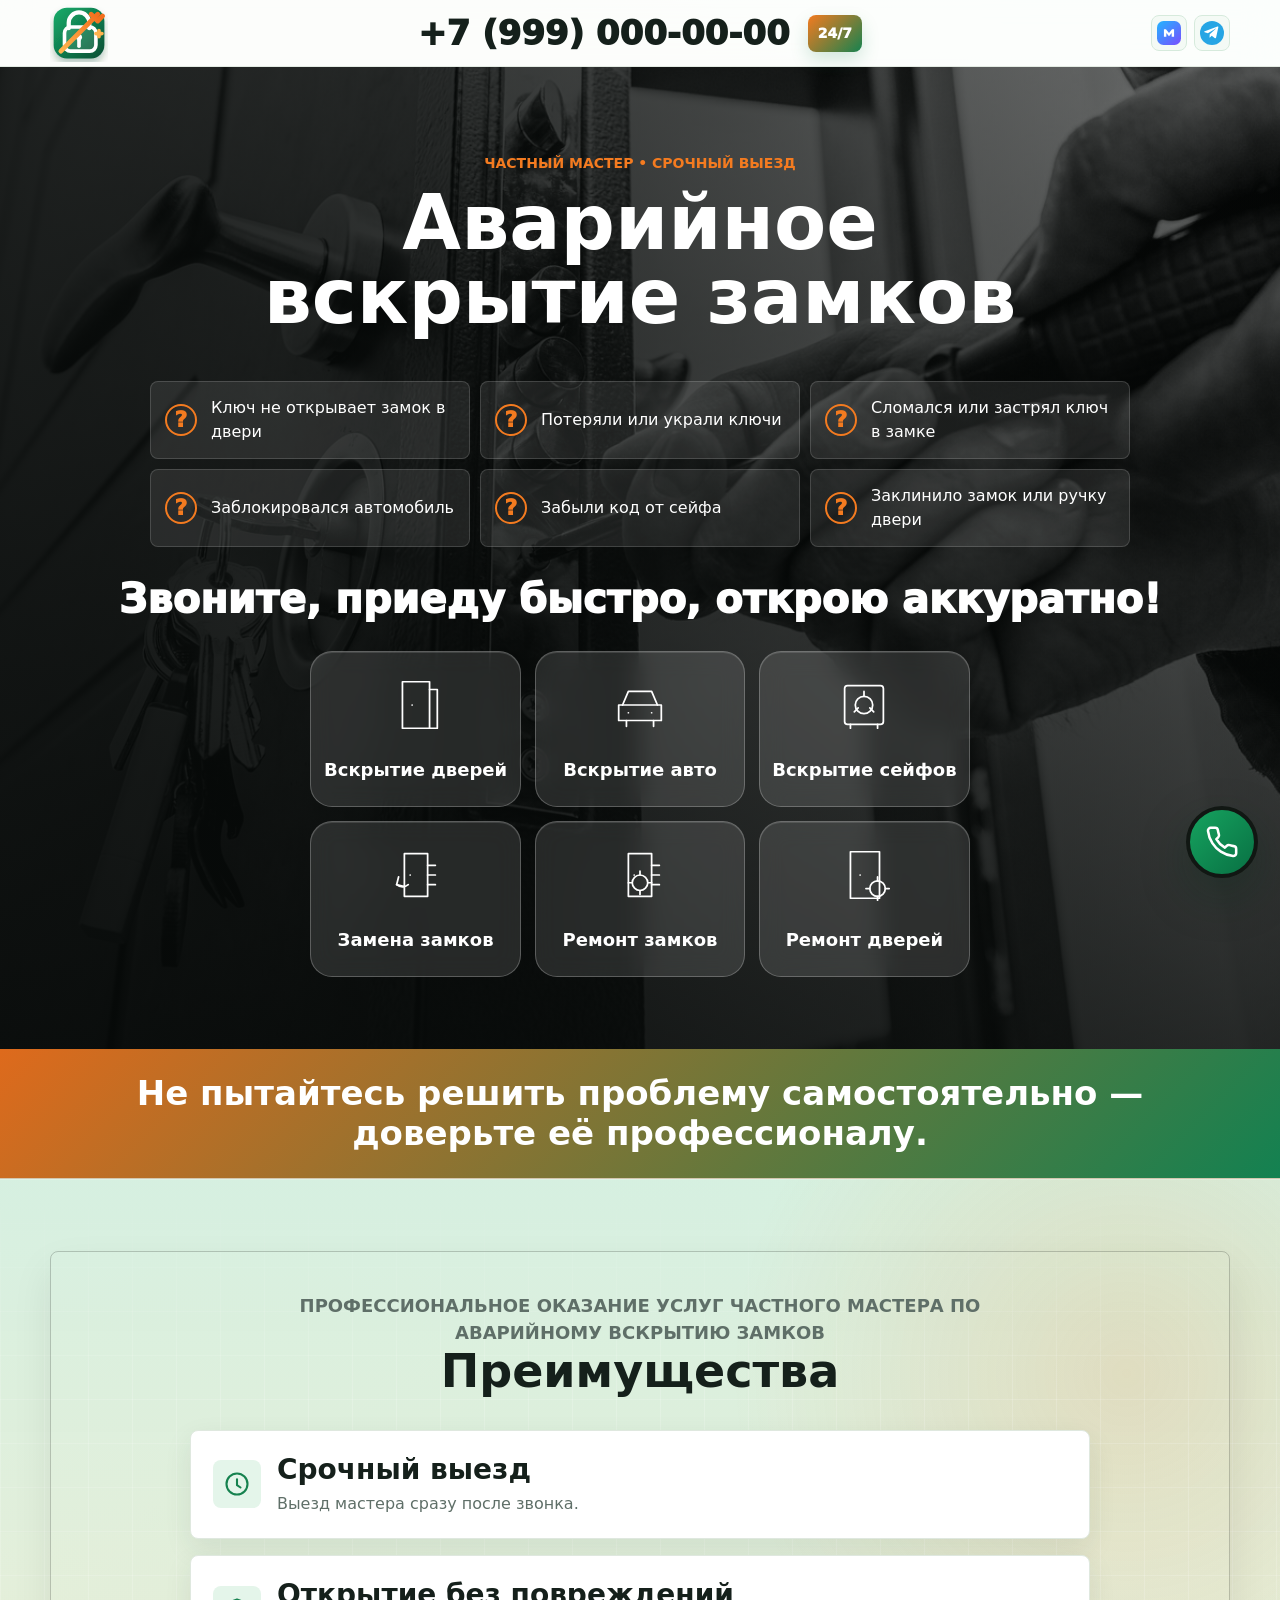
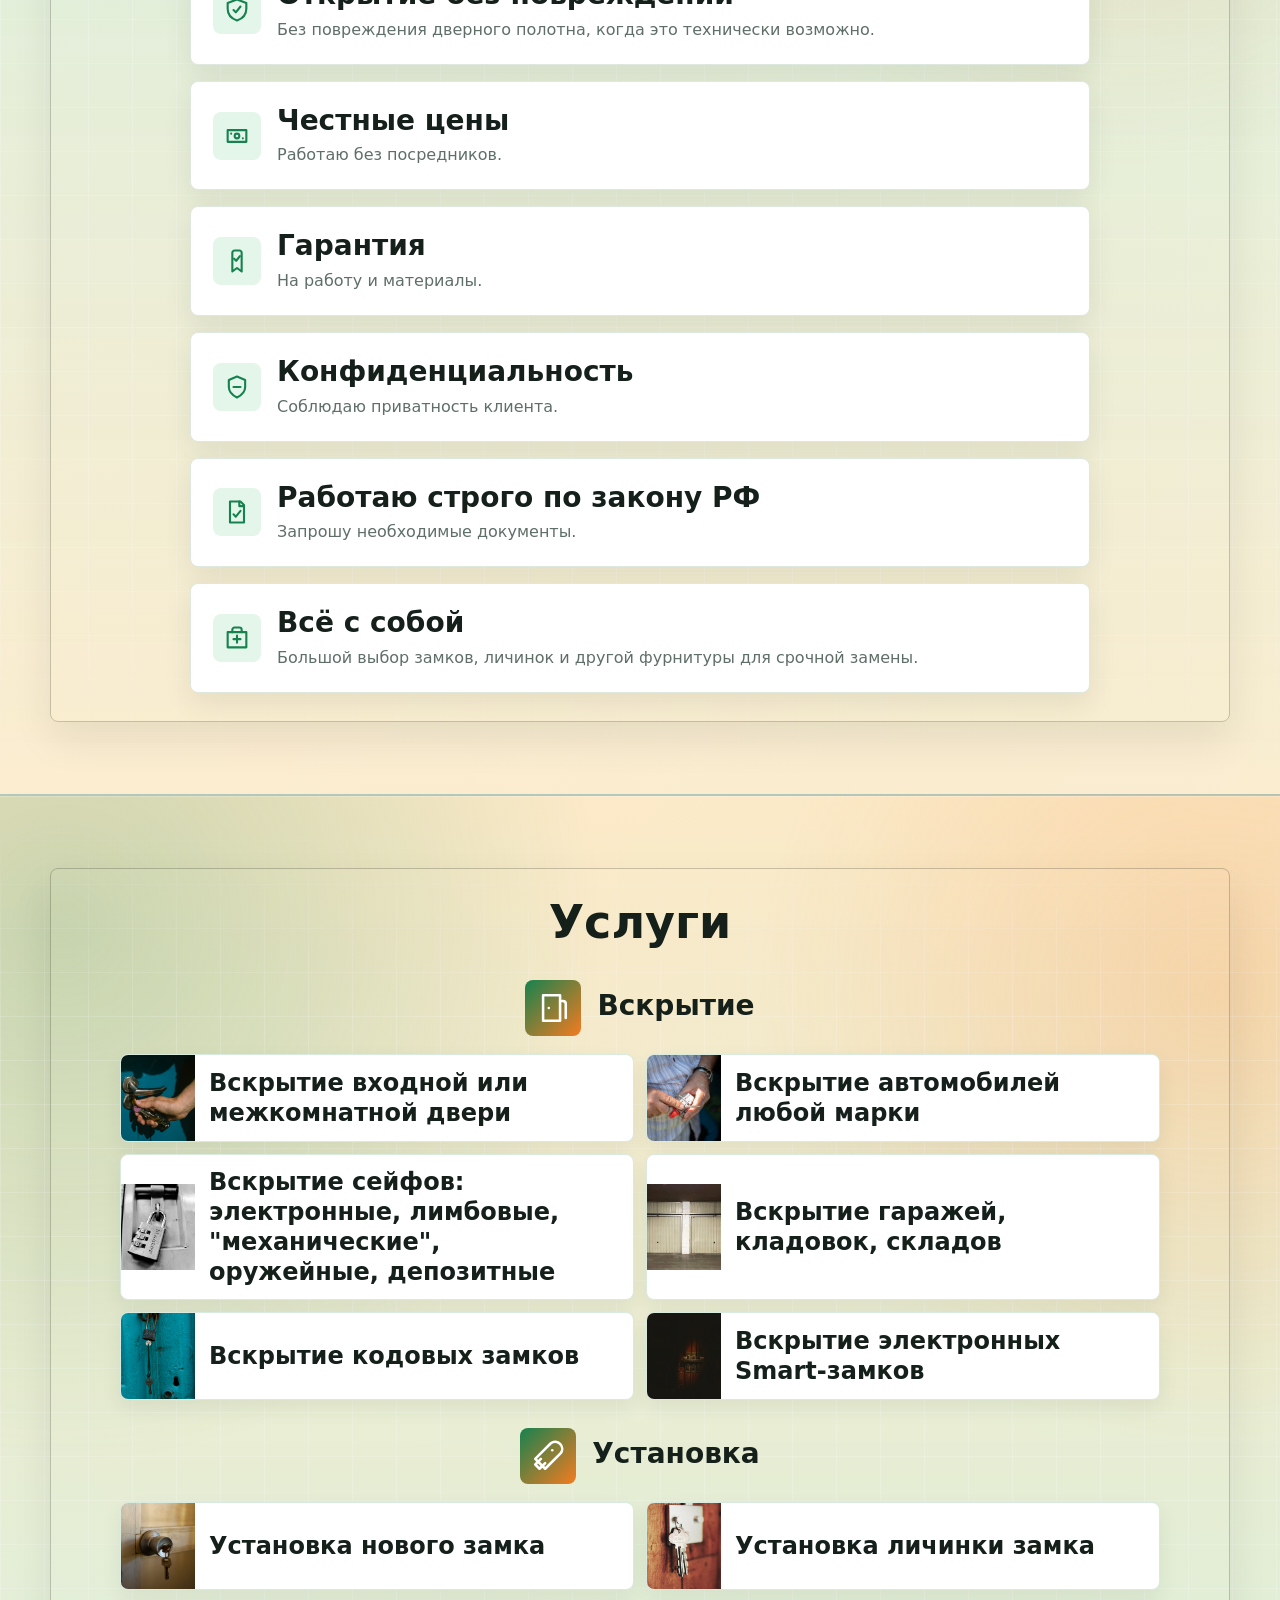
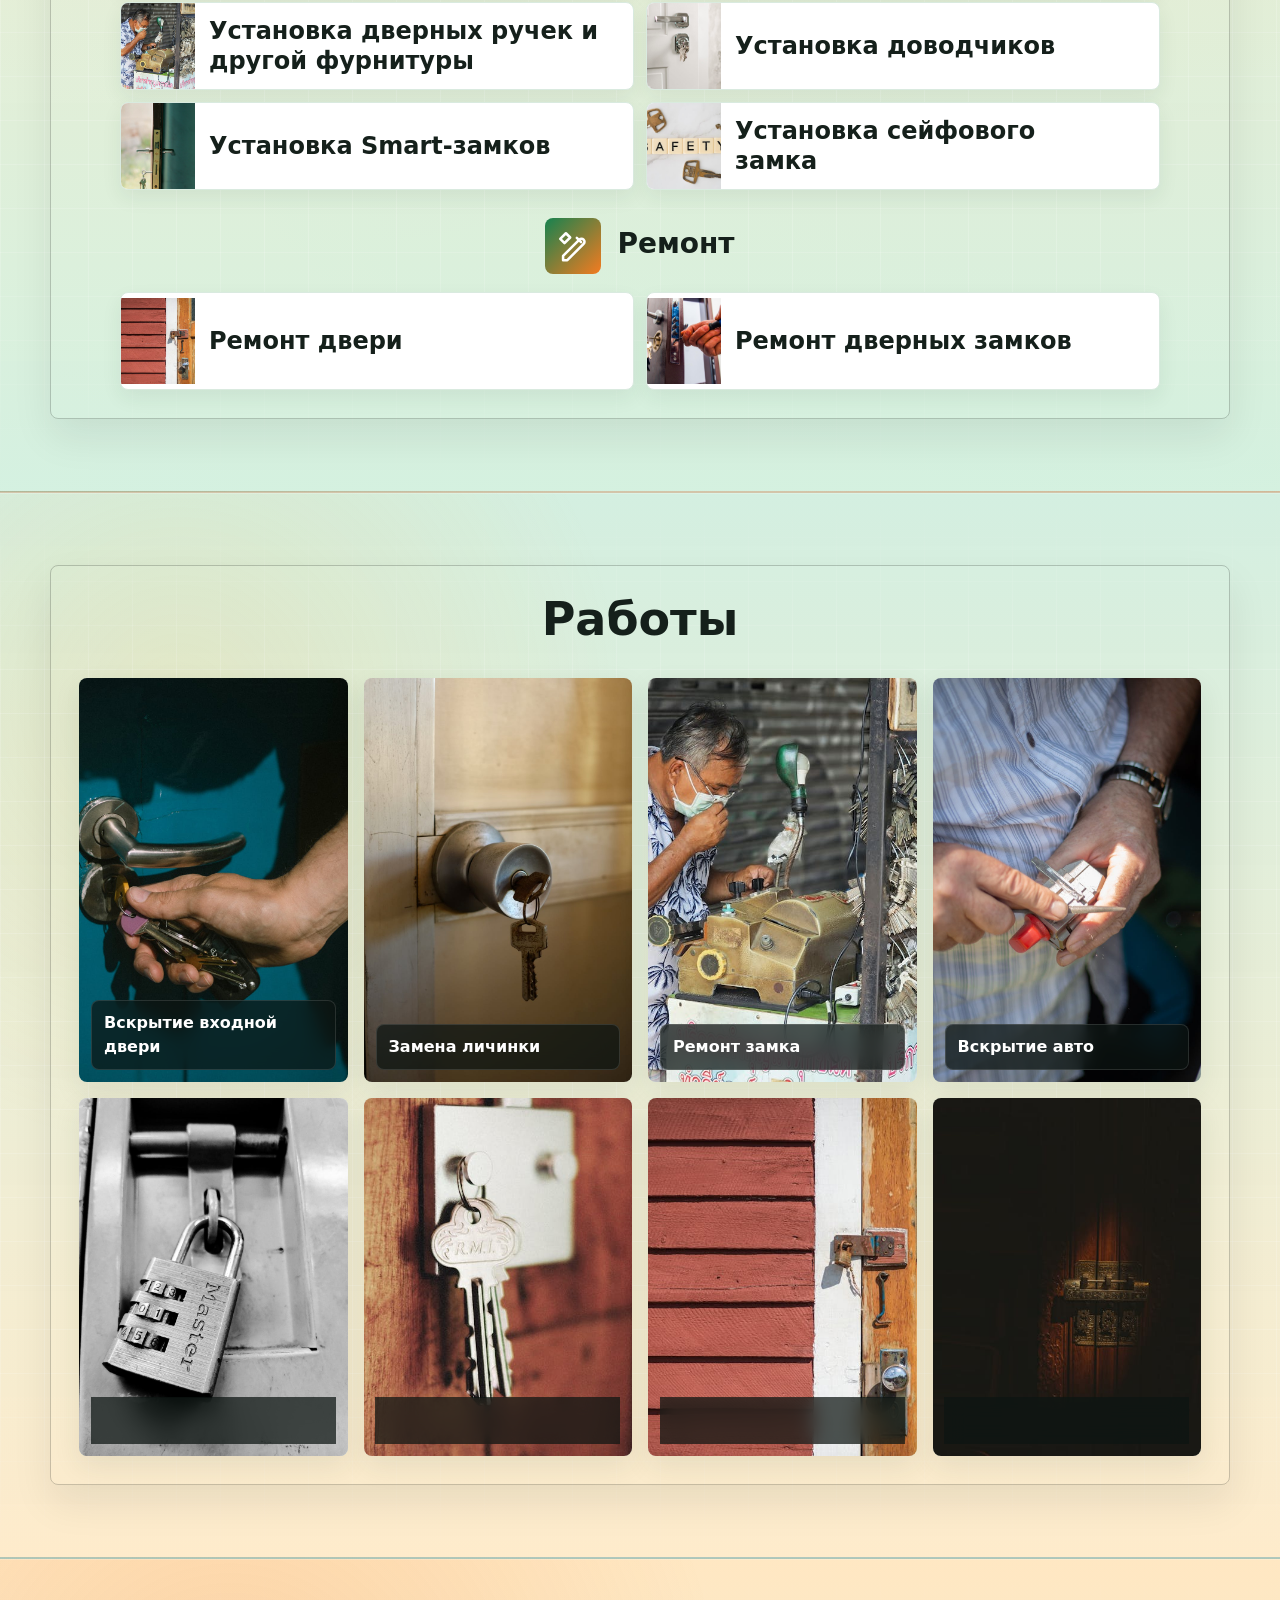
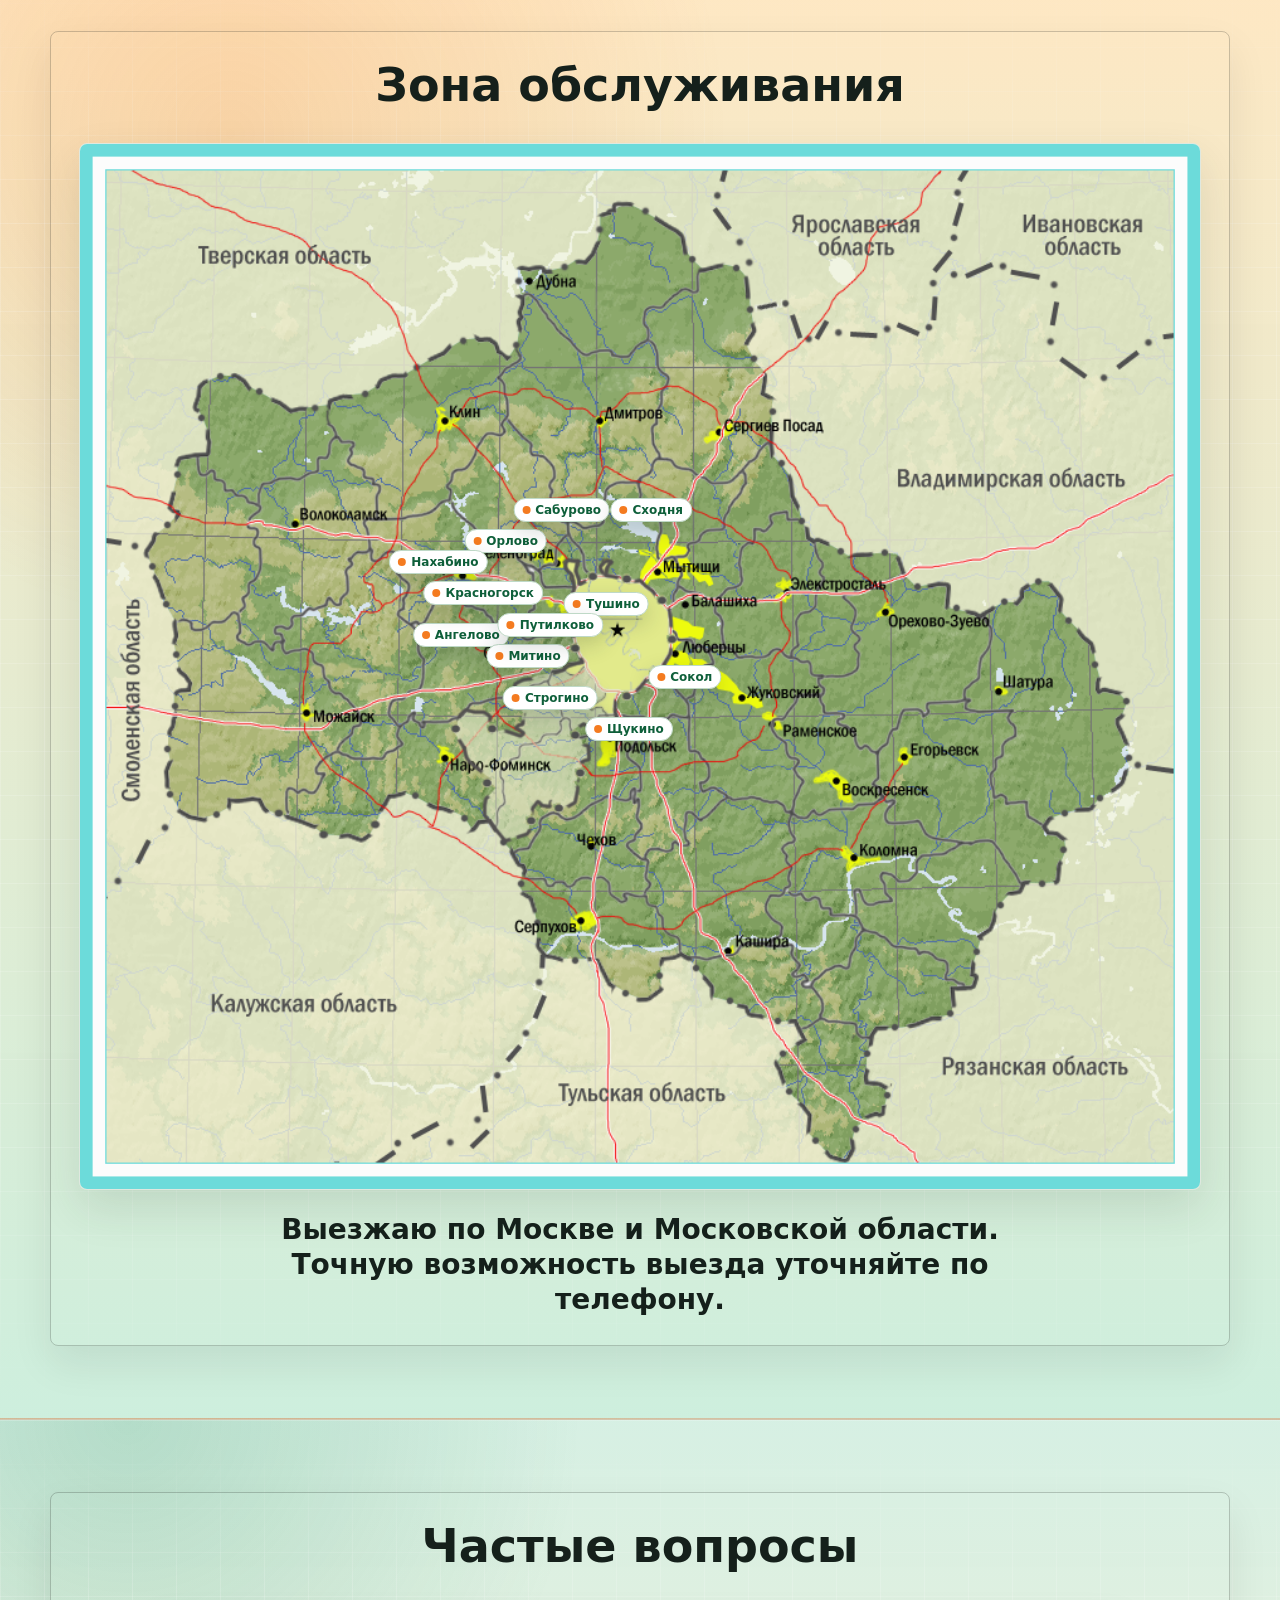
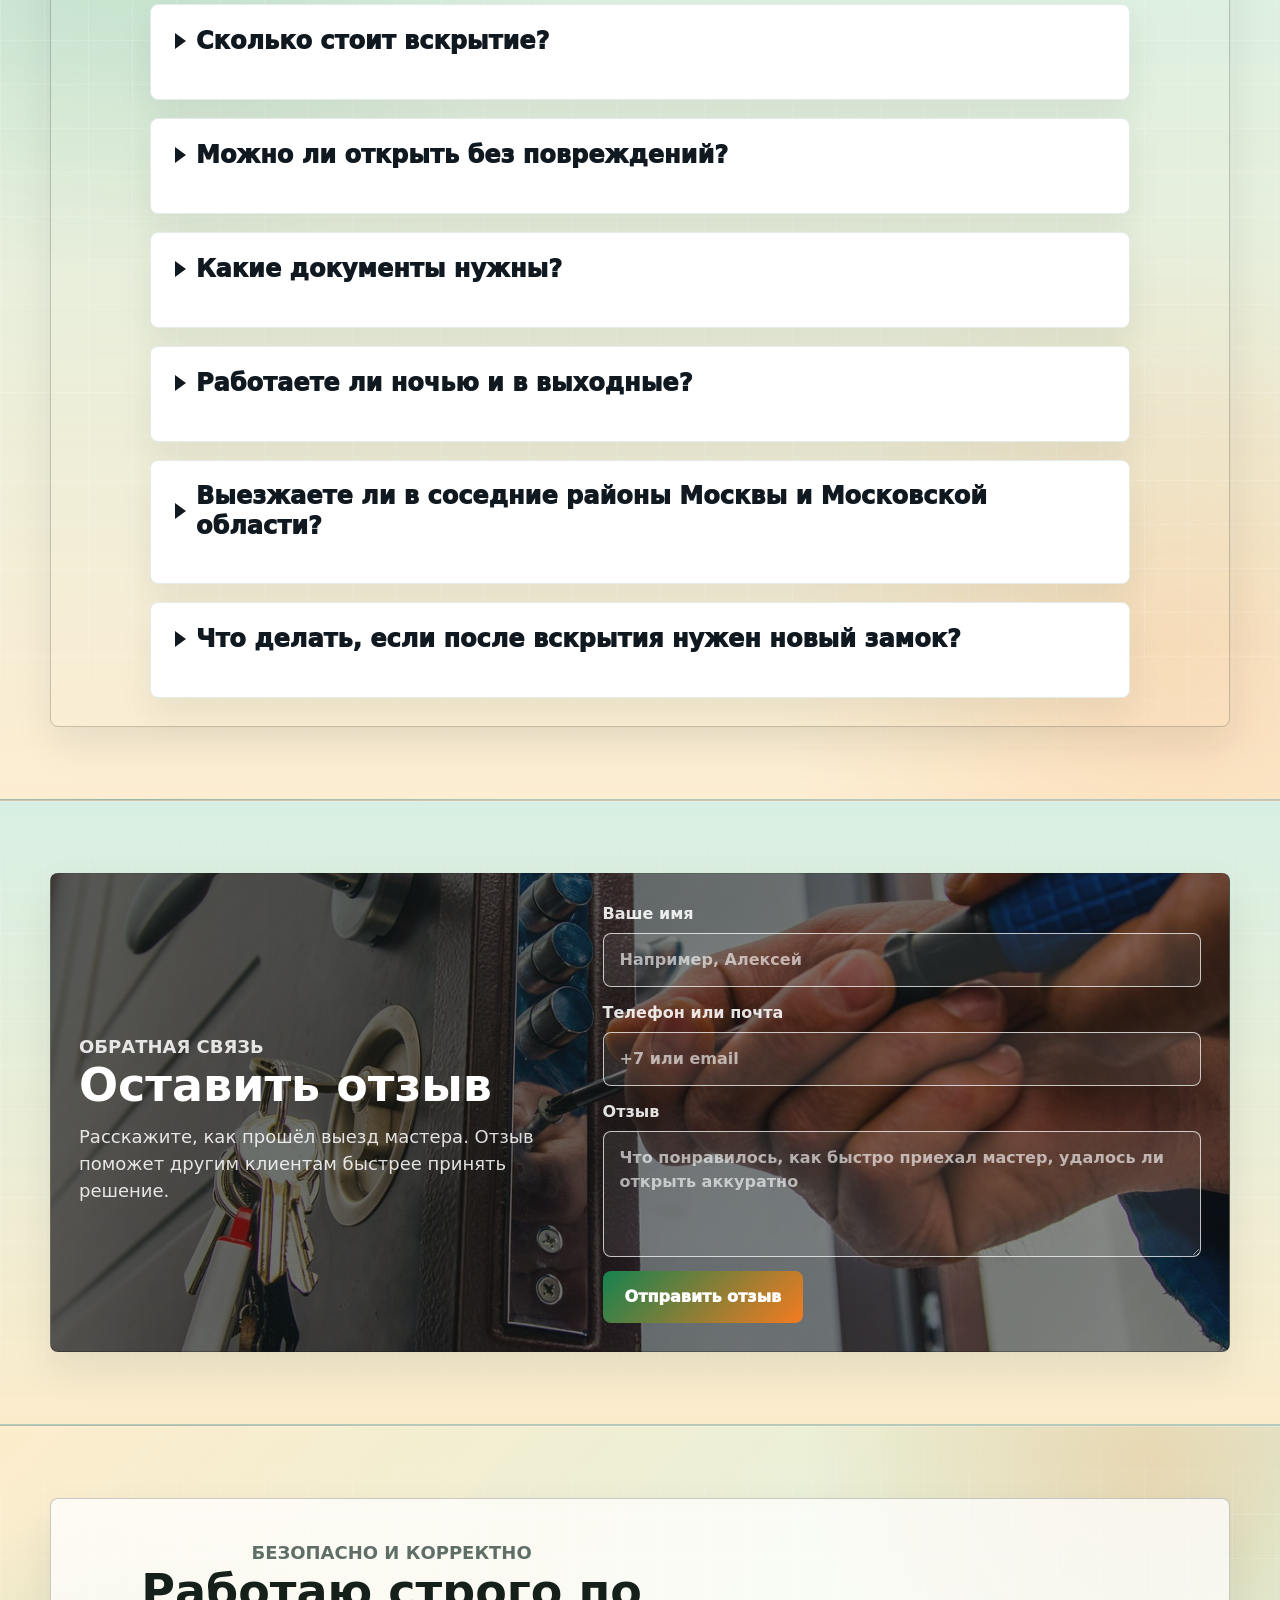
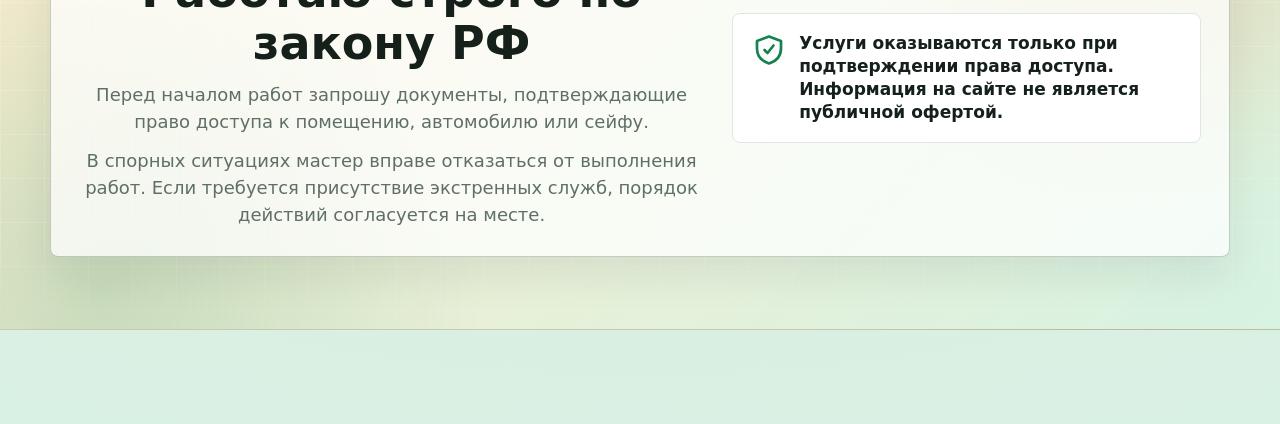
==== commit 0476a3a5: "косметика" ====
--- a/index.html
+++ b/index.html
@@ -144,7 +144,7 @@
             <div class="service-items">
               <div class="service-item"><img src="img/photos/service-door-1.jpg" alt=""><span>Вскрытие входной или межкомнатной двери</span></div>
               <div class="service-item"><img src="img/photos/service-auto-1.jpg" alt=""><span>Вскрытие автомобилей любой марки</span></div>
-              <div class="service-item service-item--wide"><img src="img/photos/service-safe-1.jpg" alt=""><span>Вскрытие сейфов: электронные, лимбовые, "механические", оружейные, депозитные</span></div>
+              <div class="service-item"><img src="img/photos/service-safe-1.jpg" alt=""><span>Вскрытие сейфов: электронные, лимбовые, "механические", оружейные, депозитные</span></div>
               <div class="service-item"><img src="img/photos/service-garage-1.jpg" alt=""><span>Вскрытие гаражей, кладовок, складов</span></div>
               <div class="service-item"><img src="img/photos/service-room-1.jpg" alt=""><span>Вскрытие кодовых замков</span></div>
               <div class="service-item"><img src="img/photos/service-door-2.jpg" alt=""><span>Вскрытие электронных Smart-замков</span></div>
@@ -161,7 +161,7 @@
             <div class="service-items">
               <div class="service-item"><img src="img/photos/service-cylinder-1.jpg" alt=""><span>Установка нового замка</span></div>
               <div class="service-item"><img src="img/photos/service-cylinder-2.jpg" alt=""><span>Установка личинки замка</span></div>
-              <div class="service-item service-item--wide"><img src="img/photos/service-repair-1.jpg" alt=""><span>Установка дверных ручек и другой фурнитуры</span></div>
+              <div class="service-item"><img src="img/photos/service-repair-1.jpg" alt=""><span>Установка дверных ручек и другой фурнитуры</span></div>
               <div class="service-item"><img src="img/photos/benefit-repair.jpg" alt=""><span>Установка доводчиков</span></div>
               <div class="service-item"><img src="img/photos/benefit-estimate.jpg" alt=""><span>Установка Smart-замков</span></div>
               <div class="service-item"><img src="img/photos/service-safe-2.jpg" alt=""><span>Установка сейфового замка</span></div>
@@ -208,33 +208,21 @@
           <h2>Зона обслуживания</h2>
         </div>
         <div class="map-card" aria-label="Карта Московской области">
-          <img class="map-card__image" src="img/moscow-region-map.png" alt="" loading="lazy">
-          <span class="map-card__pin map-card__pin--or">Орлово</span>
-          <span class="map-card__pin map-card__pin--sa">Сабурово</span>
-          <span class="map-card__pin map-card__pin--na">Нахабино</span>
-          <span class="map-card__pin map-card__pin--an">Ангелово</span>
-          <span class="map-card__pin map-card__pin--mi">Митино</span>
-          <span class="map-card__pin map-card__pin--kr">Красногорск</span>
-          <span class="map-card__pin map-card__pin--sh">Сходня</span>
-          <span class="map-card__pin map-card__pin--st">Строгино</span>
-          <span class="map-card__pin map-card__pin--sc">Щукино</span>
-          <span class="map-card__pin map-card__pin--so">Сокол</span>
-          <span class="map-card__pin map-card__pin--tu">Тушино</span>
-          <span class="map-card__pin map-card__pin--pu">Путилково</span>
-        </div>
-        <div class="map-legend" aria-label="Населённые пункты зоны обслуживания">
-          <span>Орлово</span>
-          <span>Сабурово</span>
-          <span>Нахабино</span>
-          <span>Ангелово</span>
-          <span>Митино</span>
-          <span>Красногорск</span>
-          <span>Сходня</span>
-          <span>Строгино</span>
-          <span>Щукино</span>
-          <span>Сокол</span>
-          <span>Тушино</span>
-          <span>Путилково</span>
+          <div class="map-card__stage">
+            <img class="map-card__image" src="img/moscow-region-map.png" alt="" loading="lazy">
+            <span class="map-card__pin map-card__pin--or">Орлово</span>
+            <span class="map-card__pin map-card__pin--sa">Сабурово</span>
+            <span class="map-card__pin map-card__pin--na">Нахабино</span>
+            <span class="map-card__pin map-card__pin--an">Ангелово</span>
+            <span class="map-card__pin map-card__pin--mi">Митино</span>
+            <span class="map-card__pin map-card__pin--kr">Красногорск</span>
+            <span class="map-card__pin map-card__pin--sh">Сходня</span>
+            <span class="map-card__pin map-card__pin--st">Строгино</span>
+            <span class="map-card__pin map-card__pin--sc">Щукино</span>
+            <span class="map-card__pin map-card__pin--so">Сокол</span>
+            <span class="map-card__pin map-card__pin--tu">Тушино</span>
+            <span class="map-card__pin map-card__pin--pu">Путилково</span>
+          </div>
         </div>
         <p class="area__note">Выезжаю по Москве и Московской области. Точную возможность выезда уточняйте по телефону.</p>
       </div>
--- a/css/style.css
+++ b/css/style.css
@@ -607,6 +607,7 @@
 
 .service-items {
   display: grid;
+  grid-template-columns: repeat(2, minmax(0, 1fr));
   gap: 12px;
 }
 
@@ -638,6 +639,12 @@
 
 .service-item span {
   padding: 12px 34px 12px 0;
+}
+
+.service-items > .service-item:last-child:nth-child(odd) {
+  grid-column: 1 / -1;
+  justify-self: center;
+  width: calc(50% - 6px);
 }
 
 .works {
@@ -856,7 +863,7 @@
 
 .map-card {
   position: relative;
-  overflow: hidden;
+  overflow: auto;
   aspect-ratio: 890 / 830;
   min-height: 0;
   background:
@@ -867,9 +874,18 @@
   box-shadow: var(--shadow);
 }
 
+.map-card__stage {
+  position: relative;
+  width: 100%;
+  height: 100%;
+  min-width: 100%;
+  min-height: 100%;
+}
+
 .map-card__image {
   position: absolute;
   inset: 0;
+  display: block;
   width: 100%;
   height: 100%;
   object-fit: contain;
@@ -881,71 +897,43 @@
   position: absolute;
   display: inline-flex;
   align-items: center;
-  justify-content: center;
-  width: 16px;
-  height: 16px;
-  padding: 0;
-  overflow: hidden;
-  color: transparent;
+  gap: 5px;
+  max-width: 132px;
+  padding: 5px 8px;
+  color: var(--green-dark);
   background: #ffffff;
-  border: 2px solid #ffffff;
+  border: 1px solid #bfd9c7;
   border-radius: 999px;
   box-shadow: 0 8px 22px rgba(34, 54, 43, 0.2);
-  font-size: 0;
+  font-size: 12px;
+  line-height: 1;
   font-weight: 850;
+  white-space: nowrap;
+  transform: translate(-50%, -50%);
   z-index: 2;
 }
 
 .map-card__pin::before {
-  content: "";
-  width: 100%;
-  height: 100%;
-  background: var(--orange);
-  border-radius: 50%;
-}
-
-.map-card__pin--or { top: 39%; left: 42%; }
-.map-card__pin--sa { top: 42%; left: 45%; }
-.map-card__pin--na { top: 40%; left: 39%; }
-.map-card__pin--an { top: 41%; left: 46%; }
-.map-card__pin--mi { top: 44%; left: 46%; }
-.map-card__pin--kr { top: 43%; left: 43%; }
-.map-card__pin--sh { top: 39%; left: 49%; }
-.map-card__pin--st { top: 46%; left: 46%; }
-.map-card__pin--sc { top: 45%; left: 49%; }
-.map-card__pin--so { top: 44%; left: 51%; }
-.map-card__pin--tu { top: 43%; left: 47%; }
-.map-card__pin--pu { top: 42%; left: 46%; }
-
-.map-legend {
-  display: flex;
-  flex-wrap: wrap;
-  justify-content: center;
-  gap: 8px;
-  max-width: 920px;
-  margin: 16px auto 0;
-}
-
-.map-legend span {
-  display: inline-flex;
-  align-items: center;
-  gap: 7px;
-  padding: 7px 10px;
-  color: var(--green-dark);
-  background: rgba(255, 255, 255, 0.86);
-  border: 1px solid #cce6d2;
-  border-radius: 999px;
-  font-size: 14px;
-  font-weight: 850;
-}
-
-.map-legend span::before {
   content: "";
   width: 8px;
   height: 8px;
+  flex: 0 0 auto;
   background: var(--orange);
   border-radius: 50%;
 }
+
+.map-card__pin--or { top: 38%; left: 38%; }
+.map-card__pin--sa { top: 35%; left: 43%; }
+.map-card__pin--na { top: 40%; left: 32%; }
+.map-card__pin--an { top: 47%; left: 34%; }
+.map-card__pin--mi { top: 49%; left: 40%; }
+.map-card__pin--kr { top: 43%; left: 36%; }
+.map-card__pin--sh { top: 35%; left: 51%; }
+.map-card__pin--st { top: 53%; left: 42%; }
+.map-card__pin--sc { top: 56%; left: 49%; }
+.map-card__pin--so { top: 51%; left: 54%; }
+.map-card__pin--tu { top: 44%; left: 47%; }
+.map-card__pin--pu { top: 46%; left: 42%; }
 
 .area__note {
   max-width: 820px;
@@ -1040,10 +1028,6 @@
     grid-template-columns: repeat(2, minmax(0, 1fr));
   }
 
-  .service-item--wide {
-    grid-column: span 2;
-  }
-
   .service-items--short .service-item {
     min-height: 98px;
   }
@@ -1228,12 +1212,8 @@
   }
 
   .service-items {
-    grid-template-columns: repeat(3, minmax(0, 1fr));
+    grid-template-columns: repeat(2, minmax(0, 1fr));
     gap: 8px;
-  }
-
-  .service-item--wide {
-    grid-column: auto;
   }
 
   .advantages__grid {
@@ -1247,25 +1227,25 @@
   }
 
   .service-item img {
-    width: 100%;
-    height: 88px;
+    width: 46px;
+    height: 62px;
     aspect-ratio: auto;
     object-fit: cover;
   }
 
   .service-item span {
     min-width: 0;
-    padding: 8px 8px 22px;
+    padding: 6px 7px 6px 0;
     overflow-wrap: anywhere;
     hyphens: auto;
   }
 
   .service-item {
-    grid-template-columns: 1fr;
-    align-content: start;
-    gap: 0;
-    min-height: 0;
-    font-size: 11px;
+    grid-template-columns: 46px 1fr;
+    align-content: center;
+    gap: 7px;
+    min-height: 62px;
+    font-size: 10px;
     line-height: 1.2;
   }
 
@@ -1342,31 +1322,25 @@
     aspect-ratio: 890 / 830;
   }
 
+  .map-card__stage {
+    width: 720px;
+    height: 672px;
+  }
+
   .map-card__pin {
-    width: 13px;
-    height: 13px;
-    padding: 0;
-    overflow: hidden;
-    color: transparent;
-    font-size: 0;
+    max-width: 118px;
+    padding: 4px 6px;
+    overflow: visible;
+    color: var(--green-dark);
+    font-size: 10px;
     line-height: 1;
-    border: 2px solid #ffffff;
+    border: 1px solid #bfd9c7;
     box-shadow: 0 5px 14px rgba(34, 54, 43, 0.18);
   }
 
   .map-card__pin::before {
-    width: 100%;
-    height: 100%;
-  }
-
-  .map-legend {
-    gap: 6px;
-    margin-top: 12px;
-  }
-
-  .map-legend span {
-    padding: 6px 8px;
-    font-size: 12px;
+    width: 7px;
+    height: 7px;
   }
 
   .bottom-contact {
